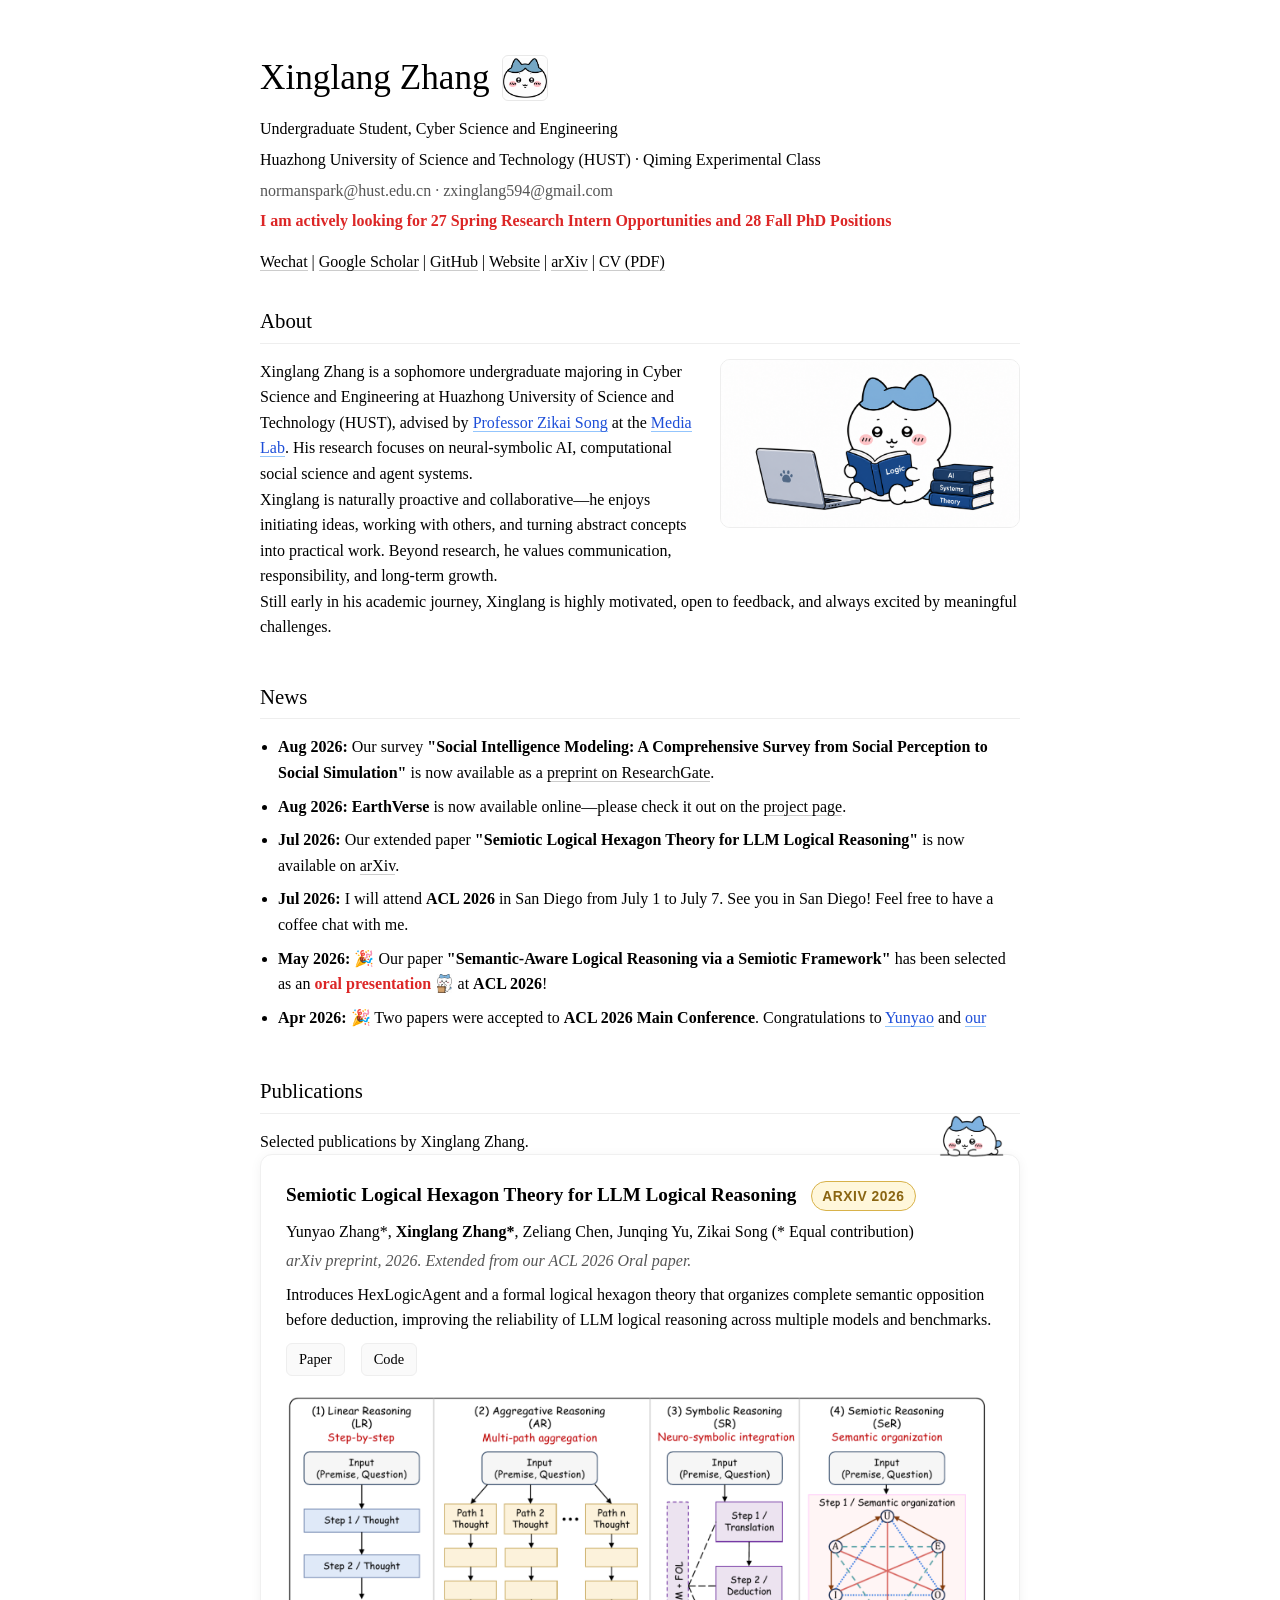
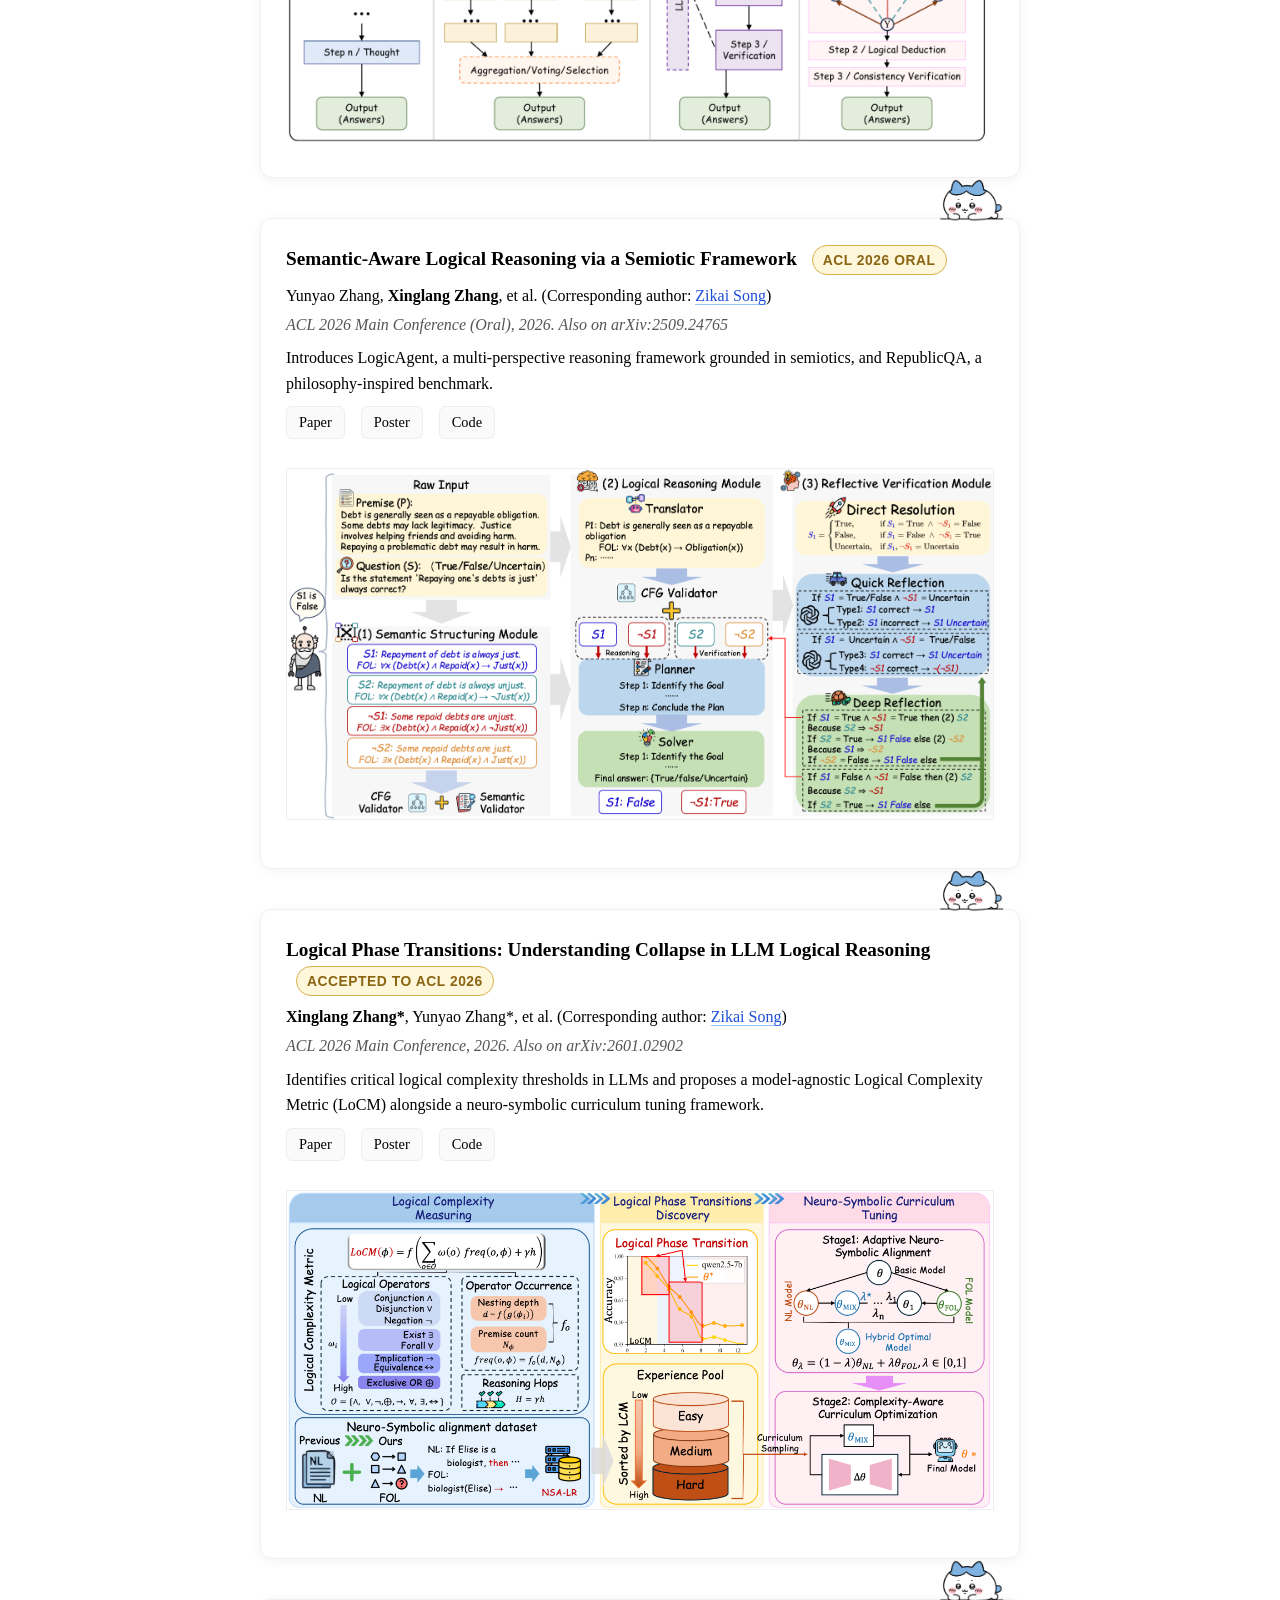
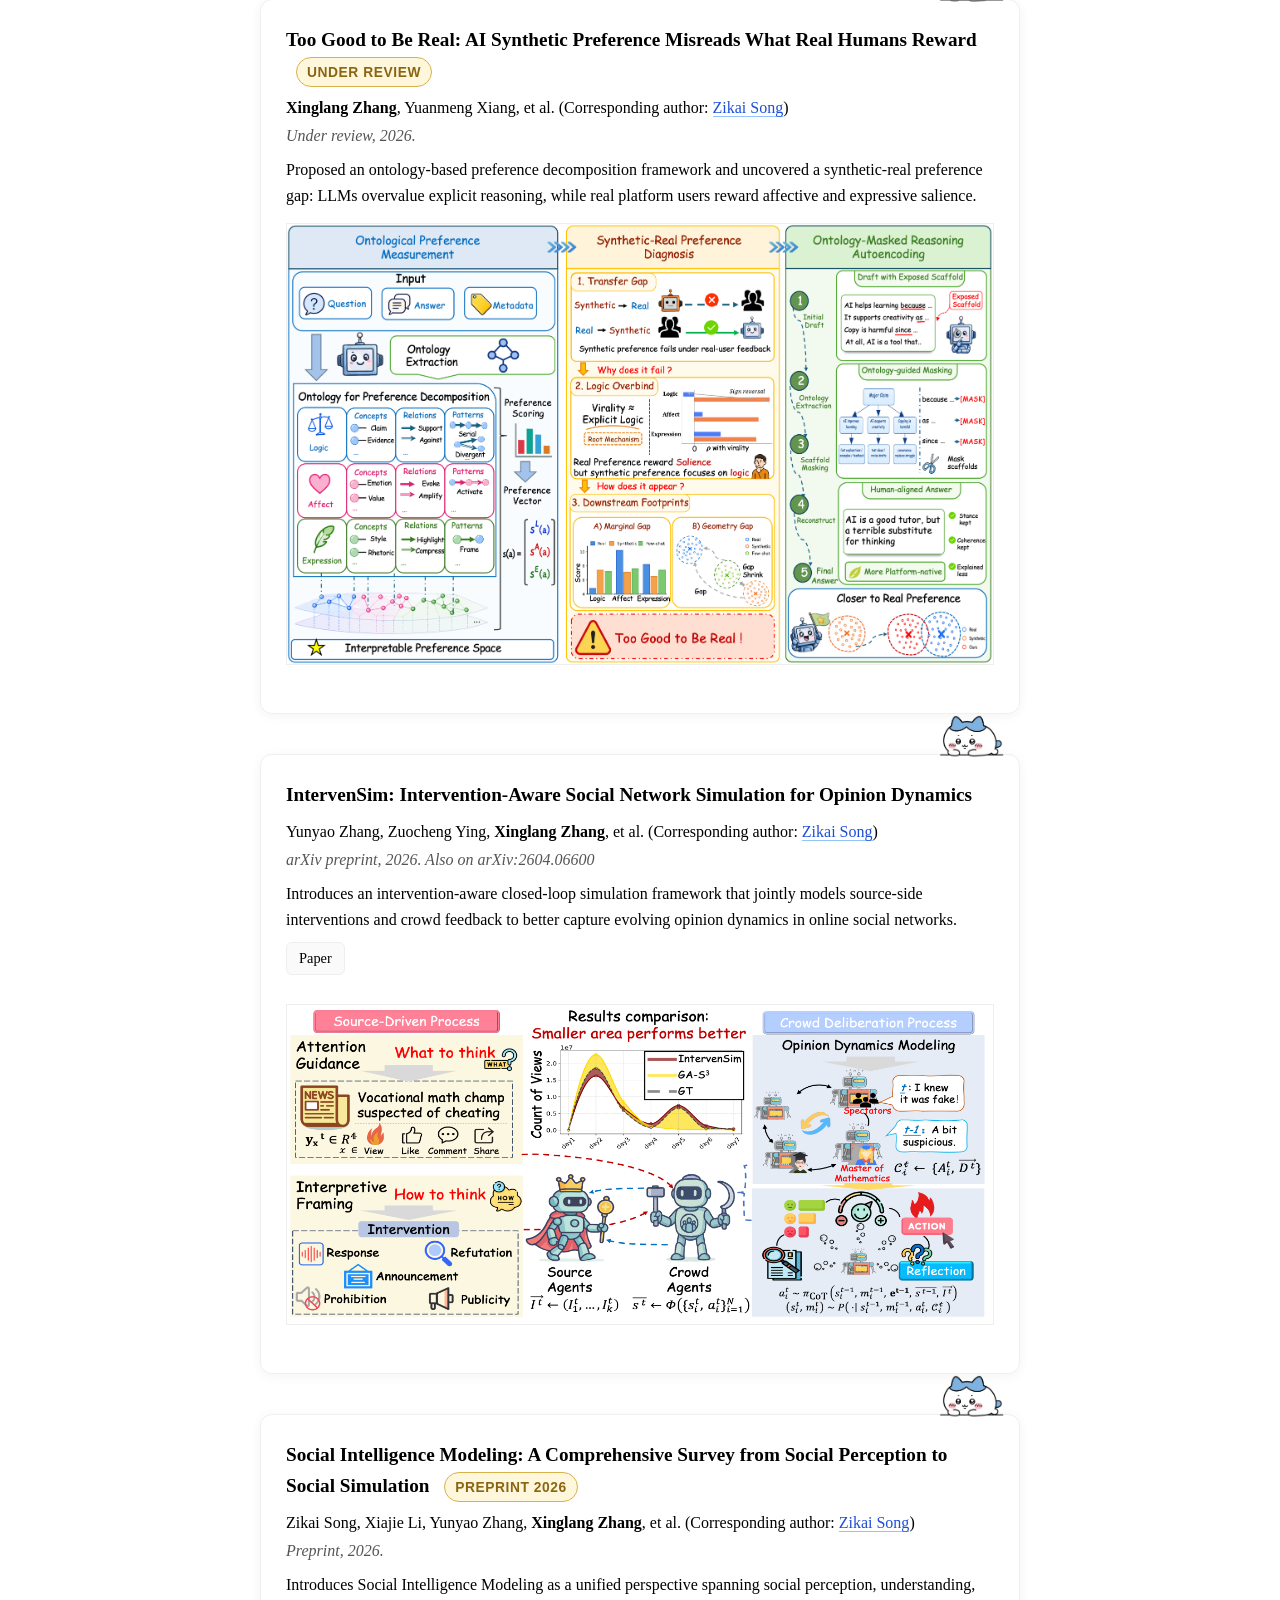
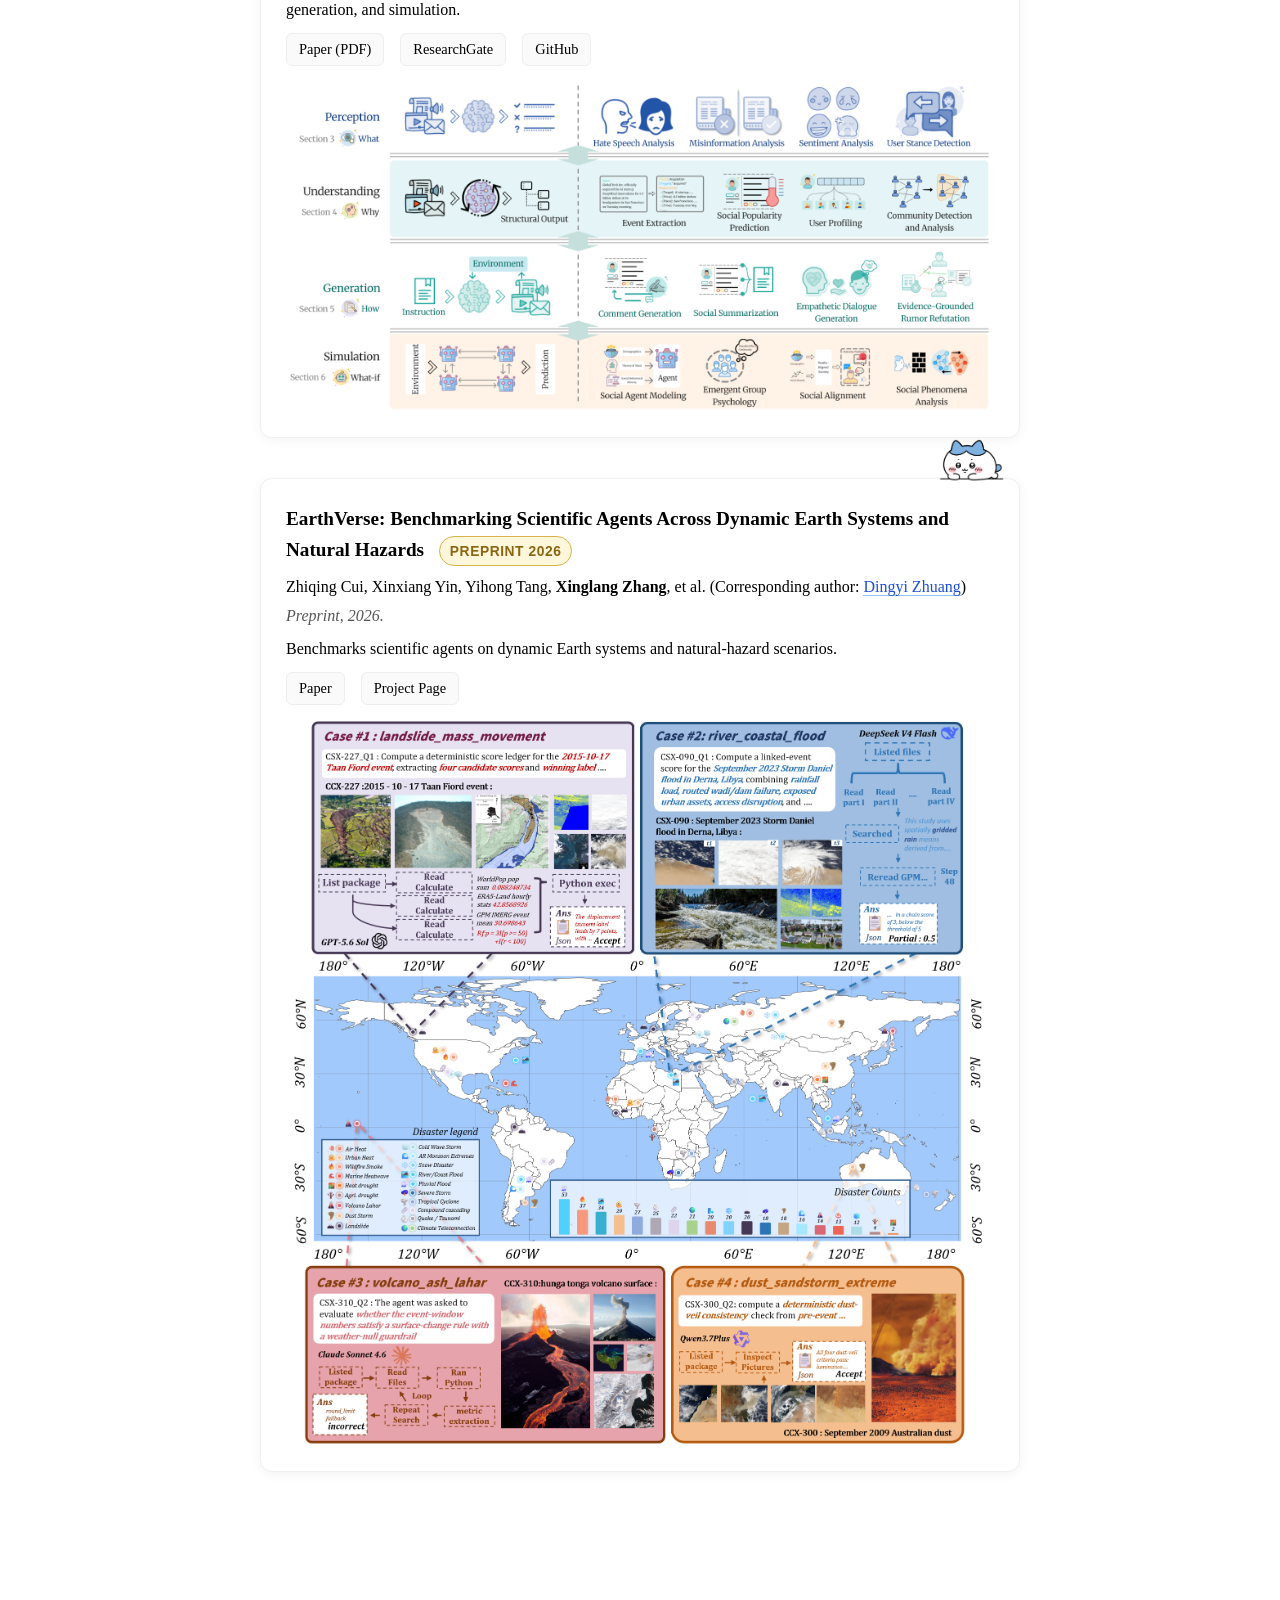
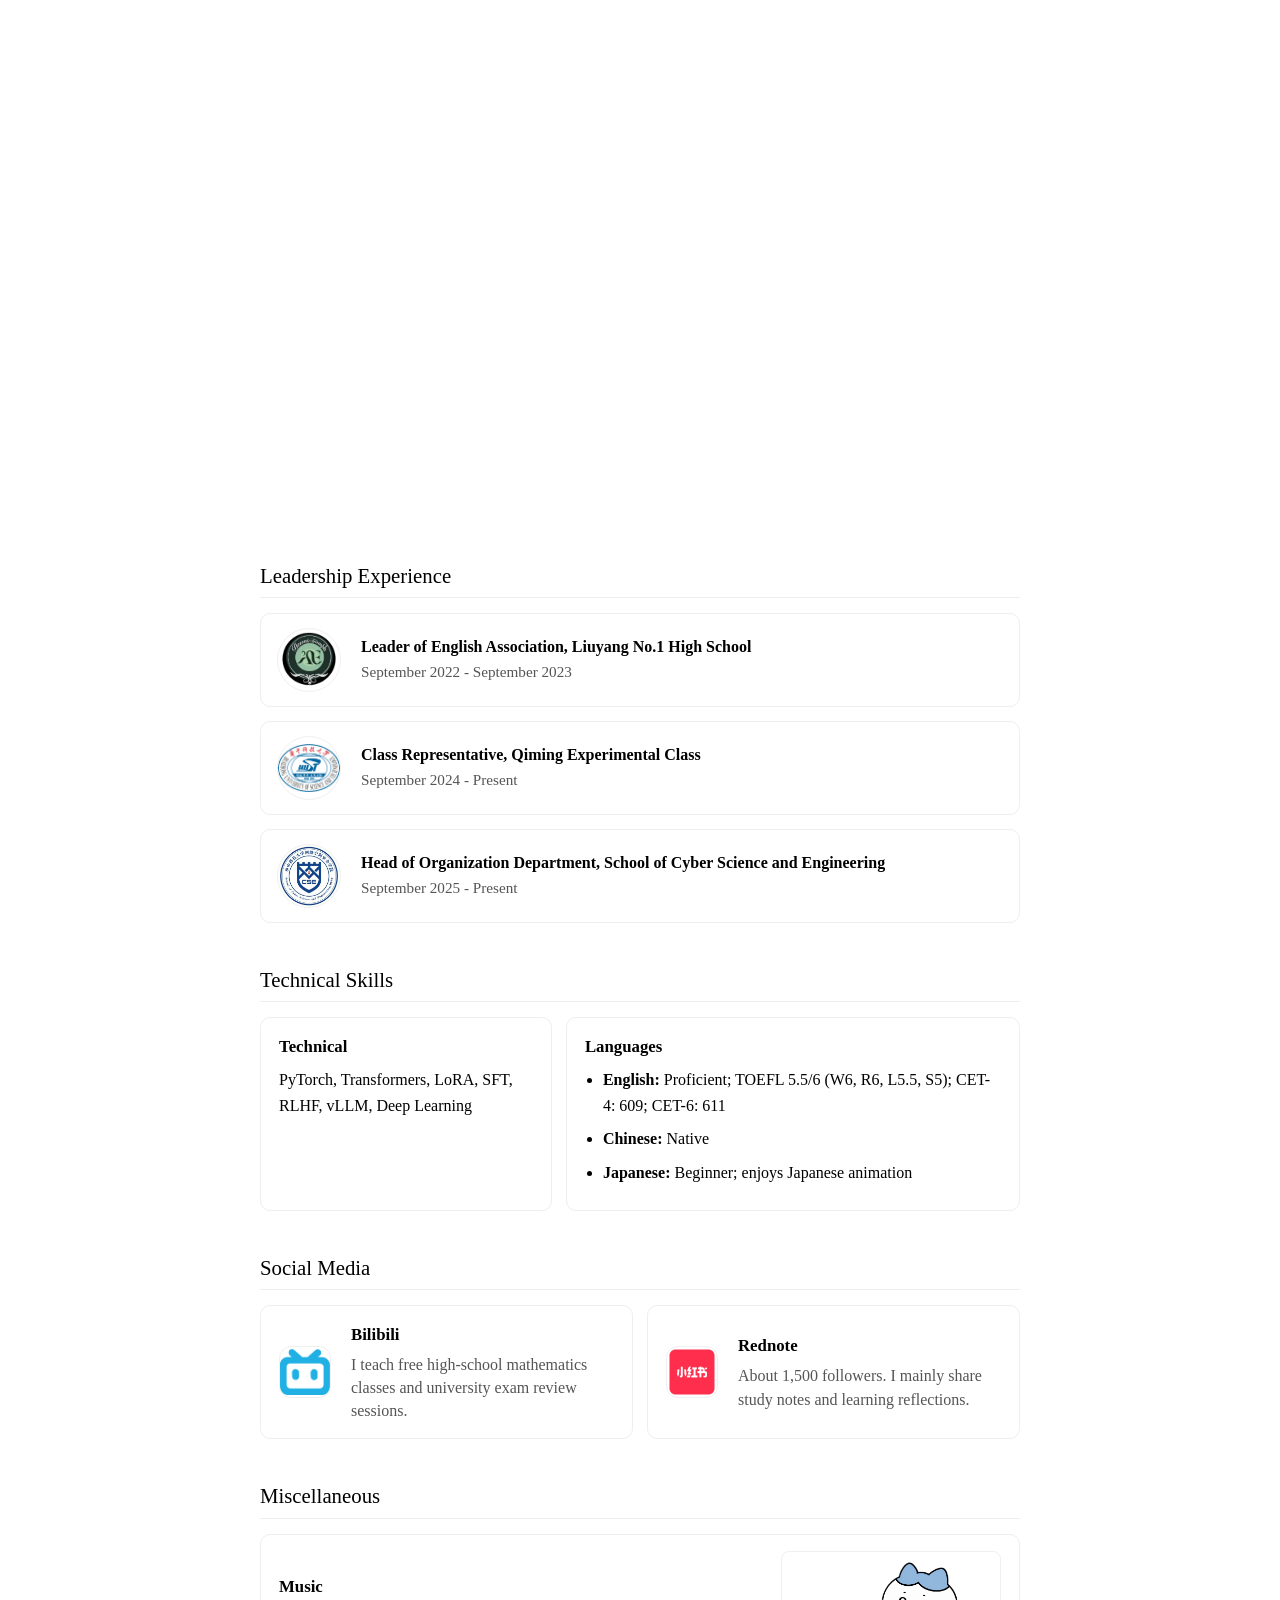
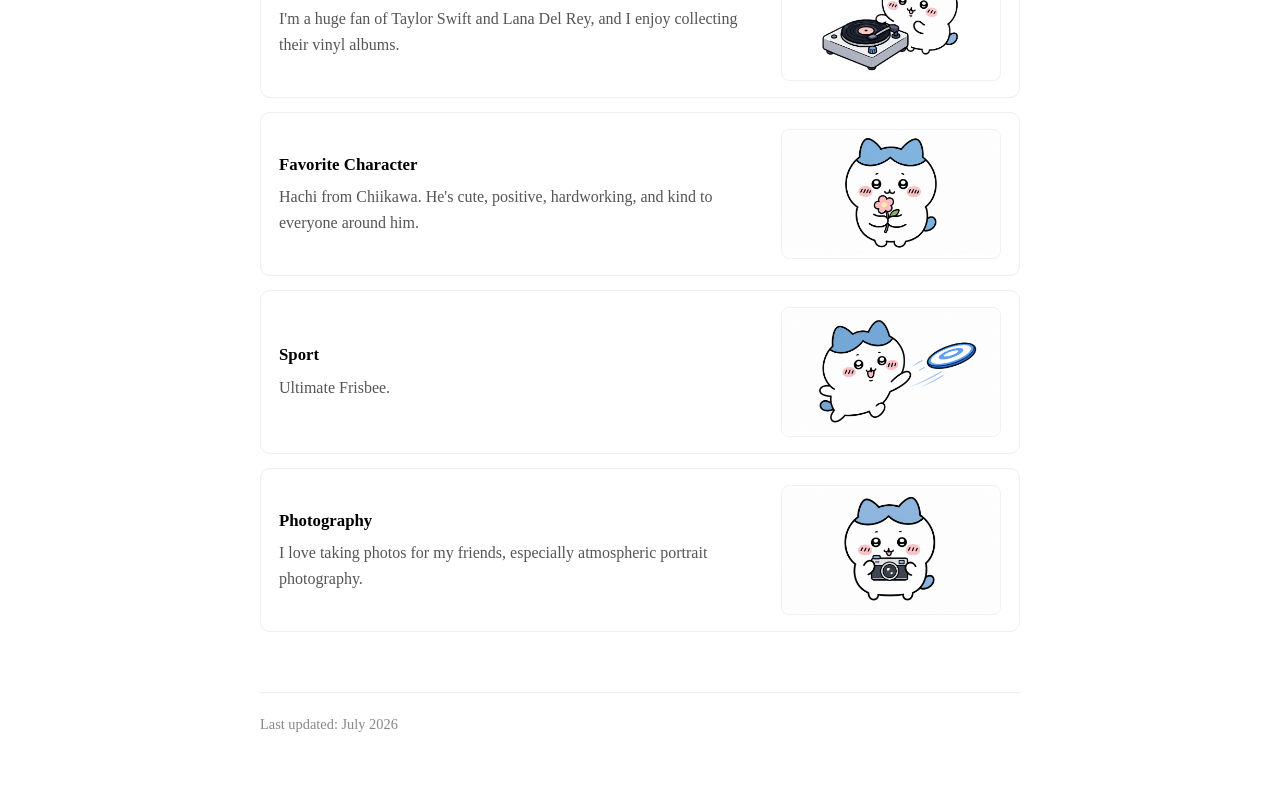
==== index.html @ 382a08e6 "Link survey title to hosted PDF" ====
<!DOCTYPE html>
<html lang="en">
<head>
    <meta charset="UTF-8">
    <meta name="viewport" content="width=device-width, initial-scale=1.0">
    <title>Xinglang Zhang | Undergraduate Researcher in AI Reasoning, HUST</title>
    <meta name="description" content="Xinglang Zhang is an undergraduate researcher at Huazhong University of Science and Technology, working on neural-symbolic reasoning, LLM logical reasoning, and AI safety.">
    <link rel="stylesheet" href="style.css">
    <script type="application/ld+json">
    {
      "@context": "https://schema.org",
      "@type": "Person",
      "name": "Xinglang Zhang",
      "alternateName": "Norman Zhang",
      "url": "https://delicatenorman.github.io/",
      "affiliation": {
        "@type": "CollegeOrUniversity",
        "name": "Huazhong University of Science and Technology"
      },
      "jobTitle": "Undergraduate Researcher",
      "knowsAbout": [
        "Neural-Symbolic AI",
        "LLM Logical Reasoning",
        "AI Reasoning",
        "Computational Social Science"
      ],
      "sameAs": [
        "https://scholar.google.com/citations?user=pgbcCnkAAAAJ&hl=en",
        "https://github.com/DelicateNorman",
        "https://arxiv.org/search/?query=Xinglang+Zhang&searchtype=all"
      ]
    }
    </script>
</head>
<body>
    <div class="container">
        <header>
            <h1>Xinglang Zhang <img class="name-mascot" src="assets/hachi-head.png" alt="Xinglang Zhang"></h1>
            <p>Undergraduate Student, Cyber Science and Engineering</p>
            <p>Huazhong University of Science and Technology (HUST) · Qiming Experimental Class</p>
            <p class="email-line">normanspark@hust.edu.cn · zxinglang594@gmail.com</p>
            <p class="seeking-notice">I am actively looking for 27 Spring Research Intern Opportunities and 28 Fall PhD Positions</p>
            <div class="contact-links">
                <a href="assets/wechat_card.jpg">Wechat</a> |
                <a href="https://scholar.google.com/citations?user=pgbcCnkAAAAJ&hl=en">Google Scholar</a> |
                <a href="https://github.com/DelicateNorman">GitHub</a> |
                <a href="https://delicatenorman.github.io">Website</a> | 
                <a href="https://arxiv.org/search/?query=Xinglang+Zhang&searchtype=all">arXiv</a> | 
                <a href="assets/CV_Xinglang_Zhang.pdf">CV (PDF)</a>
            </div>
        </header>

        <section class="about-section">
            <h2>About</h2>
            <img class="about-sticker" src="assets/hachi-reading.png" alt="">
            <p>Xinglang Zhang is a sophomore undergraduate majoring in Cyber Science and Engineering at Huazhong University of Science and Technology (HUST), advised by <a class="highlight-link" href="https://skyesong38.github.io/">Professor Zikai Song</a> at the <a class="highlight-link" href="http://media.hust.edu.cn/index.htm">Media Lab</a>. His research focuses on neural-symbolic AI, computational social science and agent systems.</p>
            <p>Xinglang is naturally proactive and collaborative—he enjoys initiating ideas, working with others, and turning abstract concepts into practical work. Beyond research, he values communication, responsibility, and long-term growth.</p>
            <p>Still early in his academic journey, Xinglang is highly motivated, open to feedback, and always excited by meaningful challenges.</p>
        </section>

        <section>
            <h2>News</h2>
            <div class="news-scroll">
            <ul>
                <li><strong>Aug 2026:</strong> Our survey <strong>"Social Intelligence Modeling: A Comprehensive Survey from Social Perception to Social Simulation"</strong> is now available as a <a href="https://www.researchgate.net/publication/411123257_Social_Intelligence_Modeling_A_Comprehensive_Survey_from_Social_Perception_to_Social_Simulation">preprint on ResearchGate</a>.</li>
                <li><strong>Aug 2026:</strong> <strong>EarthVerse</strong> is now available online—please check it out on the <a href="https://cuizhiq.github.io/EarthVerse/">project page</a>.</li>
                <li><strong>Jul 2026:</strong> Our extended paper <strong>"Semiotic Logical Hexagon Theory for LLM Logical Reasoning"</strong> is now available on <a href="https://arxiv.org/abs/2607.21933">arXiv</a>.</li>
                <li><strong>Jul 2026:</strong> I will attend <strong>ACL 2026</strong> in San Diego from July 1 to July 7. See you in San Diego! Feel free to have a coffee chat with me.</li>
                <li><strong>May 2026:</strong> 🎉 Our paper <strong>"Semantic-Aware Logical Reasoning via a Semiotic Framework"</strong> has been selected as an <strong class="news-oral">oral presentation</strong> <img src="assets/emoji-oral-presentation.png" class="inline-emoji" alt="oral emoji"> at <strong>ACL 2026</strong>!</li>
                <li><strong>Apr 2026:</strong> 🎉 Two papers were accepted to <strong>ACL 2026 Main Conference</strong>. Congratulations to <a class="highlight-link" href="https://scholar.google.com/citations?user=Nw869RUAAAAJ&amp;hl=en">Yunyao</a> and <a class="highlight-link" href="https://media.hust.edu.cn/index.htm">our team</a>!</li>
                <li><strong>Mar 2026:</strong> ACL meta scores are out—3.5 and 4. Looking forward to good news ahead!</li>
                <li><strong>Mar 2026:</strong> 🎉 Congratulations to Xinglang for receiving the Jin Yugang Lan-Ying Scholarship (5000 RMB) <img src="assets/emoji-scholarship.png" class="inline-emoji" alt="scholarship emoji">, the only recipient from the School of Cyber Science and Engineering!</li>
                <li><strong>Mar 2026:</strong> Secured a summer internship at UIUC in 2026—looking forward to the research experience there!</li>
                <li><strong>Jan 2026:</strong> Preprint for "Logical Phase Transitions" available on <a href="https://arxiv.org/abs/2601.02902">arXiv</a>.</li>
                <li><strong>Sept 2025:</strong> LogicAgent preprint released on arXiv.</li>
                <li><strong>Sept 2025:</strong> Received the National Scholarship (Top 3.2%) <img src="assets/emoji-scholarship.png" class="inline-emoji" alt="scholarship emoji">.</li>
            </ul>
            </div>
        </section>

        <section>
            <h2>Publications</h2>
            <p>Selected publications by Xinglang Zhang.</p>

            <div class="publication">
                <img src="assets/lying-on-box-removebg-preview.png" class="pub-mascot" alt="">
                <p class="pub-title"><a href="https://arxiv.org/abs/2607.21933">Semiotic Logical Hexagon Theory for LLM Logical Reasoning</a> <span class="pub-badge">arXiv 2026</span></p>
                <p class="pub-authors">Yunyao Zhang*, <strong>Xinglang Zhang*</strong>, Zeliang Chen, Junqing Yu, Zikai Song (* Equal contribution)</p>
                <p class="pub-venue">arXiv preprint, 2026. Extended from our ACL 2026 Oral paper.</p>
                <p>Introduces HexLogicAgent and a formal logical hexagon theory that organizes complete semantic opposition before deduction, improving the reliability of LLM logical reasoning across multiple models and benchmarks.</p>
                <div class="pub-links">
                    <a href="https://arxiv.org/abs/2607.21933">Paper</a>
                    <a href="https://github.com/AI4SS/Logic-Agent">Code</a>
                </div>
                <img class="pub-figure" src="assets/fig1-semiotic-hexagon-teaser.png" alt="Comparison of linear, aggregative, symbolic, and semiotic reasoning paradigms">
            </div>

            <div class="publication">
                <img src="assets/lying-on-box-removebg-preview.png" class="pub-mascot" alt="">
                <p class="pub-title"><a href="https://arxiv.org/abs/2509.24765">Semantic-Aware Logical Reasoning via a Semiotic Framework</a> <span class="pub-badge">ACL 2026 Oral</span></p>
                <p class="pub-authors">Yunyao Zhang, <strong>Xinglang Zhang</strong>, et al. (Corresponding author: <a class="highlight-link" href="https://skyesong38.github.io/">Zikai Song</a>)</p>
                <p class="pub-venue">ACL 2026 Main Conference (Oral), 2026. Also on arXiv:2509.24765</p>
                <p>Introduces LogicAgent, a multi-perspective reasoning framework grounded in semiotics, and RepublicQA, a philosophy-inspired benchmark.</p>
                <div class="pub-links">
                    <a href="https://arxiv.org/abs/2509.24765">Paper</a>
                    <a href="assets/Poster_Paper_1.pdf" target="_blank" rel="noopener noreferrer">Poster</a>
                    <a href="https://github.com/AI4SS/Logic-Agent">Code</a>
                </div>
                <img src="assets/Figure2-LogicAgentOverview.png" alt="LogicAgent" width="100%">
            </div>

            <div class="publication">
                <img src="assets/lying-on-box-removebg-preview.png" class="pub-mascot" alt="">
                <p class="pub-title"><a href="https://arxiv.org/abs/2601.02902">Logical Phase Transitions: Understanding Collapse in LLM Logical Reasoning</a> <span class="pub-badge">Accepted to ACL 2026</span></p>
                <p class="pub-authors"><strong>Xinglang Zhang*</strong>, Yunyao Zhang*, et al. (Corresponding author: <a class="highlight-link" href="https://skyesong38.github.io/">Zikai Song</a>)</p>
                <p class="pub-venue">ACL 2026 Main Conference, 2026. Also on arXiv:2601.02902</p>
                <p>Identifies critical logical complexity thresholds in LLMs and proposes a model-agnostic Logical Complexity Metric (LoCM) alongside a neuro-symbolic curriculum tuning framework.</p>
                <div class="pub-links">
                    <a href="https://arxiv.org/abs/2601.02902">Paper</a>
                    <a href="assets/Poster_Paper_2.pdf" target="_blank" rel="noopener noreferrer">Poster</a>
                    <a href="https://github.com/AI4SS/Logical-Phase-Transitions">Code</a>
                </div>
                <img src="assets/Figure2_pipeline.png" alt="Logical Phase Transitions" width="100%">
            </div>

            <div class="publication">
                <img src="assets/lying-on-box-removebg-preview.png" class="pub-mascot" alt="">
                <p class="pub-title"><strong>Too Good to Be Real: AI Synthetic Preference Misreads What Real Humans Reward</strong> <span class="pub-badge">Under Review</span></p>
                <p class="pub-authors"><strong>Xinglang Zhang</strong>, Yuanmeng Xiang, et al. (Corresponding author: <a class="highlight-link" href="https://skyesong38.github.io/">Zikai Song</a>)</p>
                <p class="pub-venue">Under review, 2026.</p>
                <p>Proposed an ontology-based preference decomposition framework and uncovered a synthetic-real preference gap: LLMs overvalue explicit reasoning, while real platform users reward affective and expressive salience.</p>
                <img src="assets/Figure2_pipeline_OMRA.png" alt="Ontology-Masked Reasoning Autoencoding pipeline" width="100%">
            </div>

            <div class="publication">
                <img src="assets/lying-on-box-removebg-preview.png" class="pub-mascot" alt="">
                <p class="pub-title"><a href="https://arxiv.org/abs/2604.06600">IntervenSim: Intervention-Aware Social Network Simulation for Opinion Dynamics</a></p>
                <p class="pub-authors">Yunyao Zhang, Zuocheng Ying, <strong>Xinglang Zhang</strong>, et al. (Corresponding author: <a class="highlight-link" href="https://skyesong38.github.io/">Zikai Song</a>)</p>   
                <p class="pub-venue">arXiv preprint, 2026. Also on arXiv:2604.06600</p>
                <p>Introduces an intervention-aware closed-loop simulation framework that jointly models source-side interventions and crowd feedback to better capture evolving opinion dynamics in online social networks.</p>
                <div class="pub-links">
                    <a href="https://arxiv.org/abs/2604.06600">Paper</a>
                </div>
                <img src="assets/fig2_IntervenSim_pipline.png" alt="IntervenSim pipeline figure" width="100%">
            </div>

            <div class="publication">
                <img src="assets/lying-on-box-removebg-preview.png" class="pub-mascot" alt="">
                <p class="pub-title"><a href="papers/social-intelligence-modeling-survey.pdf" target="_blank" rel="noopener noreferrer">Social Intelligence Modeling: A Comprehensive Survey from Social Perception to Social Simulation</a> <span class="pub-badge">Preprint 2026</span></p>
                <p class="pub-authors">Zikai Song, Xiajie Li, Yunyao Zhang, <strong>Xinglang Zhang</strong>, et al. (Corresponding author: <a class="highlight-link" href="https://skyesong38.github.io/">Zikai Song</a>)</p>
                <p class="pub-venue">Preprint, 2026.</p>
                <p>Introduces Social Intelligence Modeling as a unified perspective spanning social perception, understanding, generation, and simulation.</p>
                <div class="pub-links">
                    <a href="papers/social-intelligence-modeling-survey.pdf" target="_blank" rel="noopener noreferrer">Paper (PDF)</a>
                    <a href="https://www.researchgate.net/publication/411123257_Social_Intelligence_Modeling_A_Comprehensive_Survey_from_Social_Perception_to_Social_Simulation">ResearchGate</a>
                    <a href="https://github.com/sait-crypto/Awesome-Social-Intelligence-Modeling-System">GitHub</a>
                </div>
                <img class="pub-figure" src="assets/Overview-Social-Intelligence-Modeling.png" alt="Overview of Social Intelligence Modeling from perception to simulation">
            </div>

            <div class="publication">
                <img src="assets/lying-on-box-removebg-preview.png" class="pub-mascot" alt="">
                <p class="pub-title"><a href="https://arxiv.org/pdf/2608.23525">EarthVerse: Benchmarking Scientific Agents Across Dynamic Earth Systems and Natural Hazards</a> <span class="pub-badge">Preprint 2026</span></p>
                <p class="pub-authors">Zhiqing Cui, Xinxiang Yin, Yihong Tang, <strong>Xinglang Zhang</strong>, et al. (Corresponding author: <a class="highlight-link" href="https://zhuangdingyi.github.io/">Dingyi Zhuang</a>)</p>
                <p class="pub-venue">Preprint, 2026.</p>
                <p>Benchmarks scientific agents on dynamic Earth systems and natural-hazard scenarios.</p>
                <div class="pub-links">
                    <a href="https://arxiv.org/pdf/2608.23525">Paper</a>
                    <a href="https://cuizhiq.github.io/EarthVerse/">Project Page</a>
                </div>
                <img class="pub-figure" src="assets/Overview-of-EarthVerse.png" alt="EarthVerse overview of scientific agents and global natural-hazard scenarios">
            </div>
        </section>

        <section>
            <h2>Service</h2>
            <div class="service-list">
                <article class="service-item">
                    <div>
                        <p class="service-role">Reviewer, ACL Rolling Review (ARR)</p>
                        <p class="service-date">2026 - Present</p>
                    </div>
                    <img src="assets/ACL-icon.png" alt="ACL logo">
                </article>
            </div>
        </section>

        <section>
            <h2>Research Interests</h2>
            <p>Xinglang Zhang's research interests include Neural-Symbolic AI, LLM Agents, and Computational Social Science.</p>
        </section>

        <section>
            <h2>Honors & Awards</h2>
            <ul>
                <li>Jin Yugang Lan-Ying Scholarship (School-level, <span class="honor-emphasis">only recipient</span> from School of Cyber Science and Engineering), 2025 – 2026</li>
                <li>National Scholarship (<span class="honor-emphasis">0.3% Nationalwide</span>), 2024 – 2025</li>
                <li>Triple-A ("Sanhao") Student Scholarship (Top 5.5%), 2024 – 2025</li>
                <li>Outstanding Undergraduate Student, <a class="highlight-link" href="https://qiming.hust.edu.cn/">Qiming College</a> (<span class="honor-emphasis">top 1.85% in HUST</span>), 2025 – 2027</li>
                <li>Outstanding Communist Youth League Member (Top 4.1%), 2024 – 2025</li>
                <li>Academic Excellence Scholarship & Self-improvement Scholarship, 2024 – 2025</li>
                <li>Outstanding Camper, <a class="highlight-link" href="https://www.pku.edu.cn/">Peking University</a> Outstanding High School Students Summer Camp, August 2023</li>
            </ul>
        </section>

        <section>
            <h2>Leadership Experience</h2>
            <div class="leadership-list">
                <article class="leadership-item">
                    <img src="assets/EA.png" alt="English Association logo">
                    <div>
                        <p class="leadership-role">Leader of English Association, Liuyang No.1 High School</p>
                        <p class="leadership-date">September 2022 - September 2023</p>
                    </div>
                </article>

                <article class="leadership-item">
                    <img src="assets/华中科技大学-logo-512px.png" alt="Huazhong University of Science and Technology logo">
                    <div>
                        <p class="leadership-role">Class Representative, Qiming Experimental Class</p>
                        <p class="leadership-date">September 2024 - Present</p>
                    </div>
                </article>

                <article class="leadership-item">
                    <img src="assets/Class.png" alt="School of Cyber Science and Engineering logo">
                    <div>
                        <p class="leadership-role">Head of Organization Department, School of Cyber Science and Engineering</p>
                        <p class="leadership-date">September 2025 - Present</p>
                    </div>
                </article>
            </div>
        </section>

        <section>
            <h2>Technical Skills</h2>
            <div class="skills-grid">
                <div>
                    <h3>Technical</h3>
                    <p>PyTorch, Transformers, LoRA, SFT, RLHF, vLLM, Deep Learning</p>
                </div>
                <div>
                    <h3>Languages</h3>
                    <ul class="compact-list">
                        <li><strong>English:</strong> Proficient; TOEFL 5.5/6 (W6, R6, L5.5, S5); CET-4: 609; CET-6: 611</li>
                        <li><strong>Chinese:</strong> Native</li>
                        <li><strong>Japanese:</strong> Beginner; enjoys Japanese animation</li>
                    </ul>
                </div>
            </div>
        </section>

        <section>
            <h2>Social Media</h2>
            <div class="social-grid">
                <a class="social-card" href="https://space.bilibili.com/98860689?spm_id_from=333.1007.0.0">
                    <img src="assets/bilibili.png" alt="Bilibili logo">
                    <div>
                        <h3>Bilibili</h3>
                        <p>I teach free high-school mathematics classes and university exam review sessions.</p>
                    </div>
                </a>

                <a class="social-card" href="https://www.xiaohongshu.com/user/profile/62dc20c8000000001f01457a">
                    <img src="assets/rednote.png" alt="Rednote logo">
                    <div>
                        <h3>Rednote</h3>
                        <p>About 1,500 followers. I mainly share study notes and learning reflections.</p>
                    </div>
                </a>
            </div>
        </section>

        <section class="misc-section">
            <h2>Miscellaneous</h2>
            <div class="personal-cards">
                <article class="personal-card">
                    <div>
                        <h3>Music</h3>
                        <p>I'm a huge fan of Taylor Swift and Lana Del Rey, and I enjoy collecting their vinyl albums.</p>
                    </div>
                    <img src="assets/hachi-music.png" alt="">
                </article>

                <article class="personal-card">
                    <div>
                        <h3>Favorite Character</h3>
                        <p>Hachi from Chiikawa. He's cute, positive, hardworking, and kind to everyone around him.</p>
                    </div>
                    <img src="assets/hachi-flower.png" alt="">
                </article>

                <article class="personal-card">
                    <div>
                        <h3>Sport</h3>
                        <p>Ultimate Frisbee.</p>
                    </div>
                    <img src="assets/hachi-frisbee.png" alt="">
                </article>

                <article class="personal-card">
                    <div>
                        <h3>Photography</h3>
                        <p>I love taking photos for my friends, especially atmospheric portrait photography.</p>
                    </div>
                    <img src="assets/photograph.png" alt="">
                </article>
            </div>
        </section>

        <footer>
            <p>Last updated: July 2026</p>
        </footer>
    </div>
    <script src="script.js"></script>
</body>
</html>
---- style.css ----
:root {
    --bg-color: #ffffff;
    --text-color: #000000;
    --secondary-text: #555555;
    --accent-color: #000000;
    --border-color: #000000;
    --transition: all 0.2s ease-in-out;
}

* {
    margin: 0;
    padding: 0;
    box-sizing: border-box;
}

body {
    font-family: Georgia, "Times New Roman", serif;
    line-height: 1.6;
    color: var(--text-color);
    background-color: var(--bg-color);
    max-width: 800px;
    margin: 0 auto;
    padding: 50px 20px;
    cursor: url("assets/hachi-cursor-final.svg") 0 0, auto;
}

/* Animations */
@keyframes fadeIn {
    from { opacity: 0; transform: translateY(5px); }
    to { opacity: 1; transform: translateY(0); }
}

.container {
    animation: fadeIn 0.6s ease-out;
}

/* Header */
header {
    margin-bottom: 30px;
}

h1 {
    display: flex;
    align-items: center;
    gap: 12px;
    font-size: 2.2em;
    font-weight: normal;
    margin-bottom: 10px;
}

.name-mascot {
    width: 46px;
    height: 46px;
    border-radius: 6px;
    border: 1px solid #e8e8e8;
    background: #fff;
    object-fit: contain;
    vertical-align: middle;
}

header p {
    margin: 5px 0;
}

.email-line {
    color: var(--secondary-text);
}

.seeking-notice {
    color: #dc2626;
    font-weight: 700;
}

.contact-links {
    margin-top: 15px;
}

/* Links */
a {
    color: var(--text-color);
    text-decoration: none;
    border-bottom: 1px solid #ccc;
    transition: var(--transition);
}

a:hover {
    border-bottom: 1px solid var(--text-color);
    background-color: #f9f9f9;
}

a,
button {
    cursor: url("assets/hachi-cursor-final.svg") 0 0, pointer;
}

.highlight-link {
    color: #1d4ed8;
    border-bottom-color: #93c5fd;
}

.highlight-link:hover {
    color: #1e40af;
    border-bottom-color: #1e40af;
    background-color: #eff6ff;
}

/* Sections */
section {
    margin-bottom: 40px;
}

.about-section::after {
    content: "";
    display: table;
    clear: both;
}

.about-sticker {
    float: right;
    width: 300px;
    max-width: 48%;
    margin: 0 0 10px 18px;
    border: 1px solid #eee;
    border-radius: 10px;
    object-fit: contain;
}

h2 {
    font-size: 1.3em;
    font-weight: normal;
    margin-top: 20px;
    margin-bottom: 15px;
    border-bottom: 1px solid #eee;
    padding-bottom: 5px;
}

/* Lists */
ul {
    margin-left: 18px;
    margin-bottom: 15px;
}

ul li {
    margin-bottom: 8px;
}

.news-oral {
    color: #dc2626;
}

.honor-emphasis {
    color: #b91c1c;
    font-weight: 700;
}

/* News scroll */
.news-scroll {
    max-height: 300px;
    overflow-y: auto;
    padding-right: 8px;
}

.news-scroll ul {
    margin-bottom: 0;
}

/* Inline Emojis */
.inline-emoji {
    height: 1.2em;
    vertical-align: sub;
    margin: 0 2px;
}

/* Publications */
.publication {
    position: relative;
    margin-bottom: 40px;
    padding: 25px;
    background-color: #ffffff;
    border-radius: 12px;
    border: 1px solid #f0f0f0;
    box-shadow: 0 2px 12px rgba(0, 0, 0, 0.05);
    transition: transform 0.3s ease, box-shadow 0.3s ease;
}

.pub-mascot {
    position: absolute;
    top: -55px; /* Precise adjustment to align mascot base line with box border */
    right: 15px;
    width: 65px;
    height: auto;
    z-index: 10;
    pointer-events: none;
    border: none !important;
    background: transparent !important;
}

.publication:hover {
    transform: translateY(-5px);
    box-shadow: 0 8px 24px rgba(0, 0, 0, 0.1);
}

.pub-title {
    font-size: 1.2em;
    margin-bottom: 8px;
}

.pub-title a {
    font-weight: bold;
    border-bottom: none;
}

.pub-title a:hover {
    text-decoration: underline;
    background-color: transparent;
}

.pub-authors {
    margin-bottom: 3px;
}

.pub-venue {
    font-style: italic;
    margin-bottom: 8px;
    color: var(--secondary-text);
}

.pub-badge {
    display: inline-block;
    margin-left: 10px;
    padding: 3px 10px;
    border-radius: 999px;
    border: 1px solid #d8b24a;
    background-color: #fff7db;
    color: #8a6512;
    font-size: 0.72em;
    font-family: "Instrument Sans", Arial, sans-serif;
    font-weight: 700;
    letter-spacing: 0.04em;
    text-transform: uppercase;
}

.pub-links {
    margin-top: 10px;
    margin-bottom: 14px;
}

.pub-links a {
    display: inline-block;
    margin-right: 12px;
    font-size: 0.9em;
    padding: 4px 12px;
    border-radius: 6px;
    border: 1px solid #eee;
    background-color: #fafafa;
}

.pub-links a:hover {
    background-color: #f0f0f0;
    border-color: #ccc;
}

.publication img {
    margin: 15px 0;
    border: 1px solid #eee;
    max-width: 100%;
}

.publication .pub-figure {
    display: block;
    width: 100%;
    height: auto;
    margin: 16px 0 0;
    border: 0;
    border-radius: 0;
    background: #fff;
}

.publication object {
    margin: 15px 0;
    border: 1px solid #eee;
    width: 100%;
    max-width: 100%;
}

/* Leadership and skills */
.leadership-list,
.service-list,
.skills-grid {
    display: grid;
    gap: 14px;
}

.leadership-item,
.service-item,
.skills-grid > div {
    border: 1px solid #eee;
    border-radius: 10px;
    background: #fff;
}

.leadership-item {
    display: grid;
    grid-template-columns: 70px minmax(0, 1fr);
    align-items: center;
    gap: 14px;
    padding: 14px 16px;
}

.leadership-item img {
    width: 64px;
    height: 64px;
    object-fit: contain;
    border: 1px solid #f0f0f0;
    border-radius: 50%;
    background: #fff;
}

.leadership-role {
    font-weight: bold;
    line-height: 1.35;
}

.leadership-date {
    margin-top: 3px;
    color: var(--secondary-text);
    font-size: 0.95em;
}

.service-item {
    display: grid;
    grid-template-columns: minmax(0, 1fr) 56px;
    align-items: center;
    gap: 14px;
    padding: 14px 16px;
}

.service-item img {
    width: 56px;
    height: 56px;
    object-fit: contain;
    border: 1px solid #f0f0f0;
    border-radius: 8px;
    background: #fff;
}

.service-role {
    font-weight: bold;
    line-height: 1.35;
}

.service-date {
    margin-top: 3px;
    color: var(--secondary-text);
    font-size: 0.95em;
}

.skills-grid {
    grid-template-columns: minmax(0, 0.9fr) minmax(0, 1.4fr);
}

.skills-grid > div {
    padding: 16px 18px;
}

.skills-grid h3 {
    font-size: 1.05em;
    margin-bottom: 6px;
}

.compact-list {
    margin-bottom: 0;
}

/* Social media */
.social-grid {
    display: grid;
    grid-template-columns: repeat(2, minmax(0, 1fr));
    gap: 14px;
}

.social-card {
    display: grid;
    grid-template-columns: 58px minmax(0, 1fr);
    align-items: center;
    gap: 14px;
    min-height: 118px;
    padding: 16px 18px;
    border: 1px solid #eee;
    border-radius: 10px;
    background: #fff;
    color: var(--text-color);
}

a.social-card {
    border-bottom: 1px solid #eee;
}

a.social-card:hover {
    border-color: #ddd;
    background-color: #fafafa;
}

.social-card img {
    width: 52px;
    height: 52px;
    object-fit: contain;
    border: 1px solid #f0f0f0;
    border-radius: 12px;
    background: #fff;
}

.social-card h3 {
    font-size: 1.05em;
    margin-bottom: 4px;
}

.social-card p {
    color: var(--secondary-text);
    line-height: 1.45;
}

/* Miscellaneous images */
.misc-img {
    max-width: 400px;
    width: 100%;
    margin: 10px 0 20px 0;
    border: 1px solid #eee;
}

.personal-cards {
    display: grid;
    gap: 14px;
}

.personal-card {
    display: grid;
    grid-template-columns: minmax(0, 1fr) 220px;
    align-items: center;
    gap: 18px;
    min-height: 150px;
    padding: 16px 18px;
    border: 1px solid #eee;
    border-radius: 10px;
    background: #fff;
    overflow: hidden;
}

.personal-card h3 {
    font-size: 1.05em;
    margin-bottom: 6px;
}

.personal-card p {
    color: var(--secondary-text);
}

.personal-card img {
    width: 220px;
    height: 130px;
    object-fit: contain;
    object-position: center;
    border: 1px solid #f0f0f0;
    border-radius: 8px;
    background: #fff;
}

/* Footer */
footer {
    margin-top: 60px;
    padding-top: 20px;
    border-top: 1px solid #eee;
    font-size: 0.9em;
    color: #888;
}

/* Responsive */
@media (max-width: 768px) {
    body {
        padding: 30px 15px;
    }
    
    h1 {
        font-size: 1.8em;
    }

    .name-mascot {
        width: 38px;
        height: 38px;
    }

    .about-sticker {
        float: none;
        display: block;
        width: 100%;
        max-width: 320px;
        margin: 0 0 14px 0;
    }

    .personal-card {
        grid-template-columns: 1fr;
    }

    .skills-grid {
        grid-template-columns: 1fr;
    }

    .social-grid {
        grid-template-columns: 1fr;
    }

    .personal-card img {
        width: 100%;
        height: 150px;
    }
}
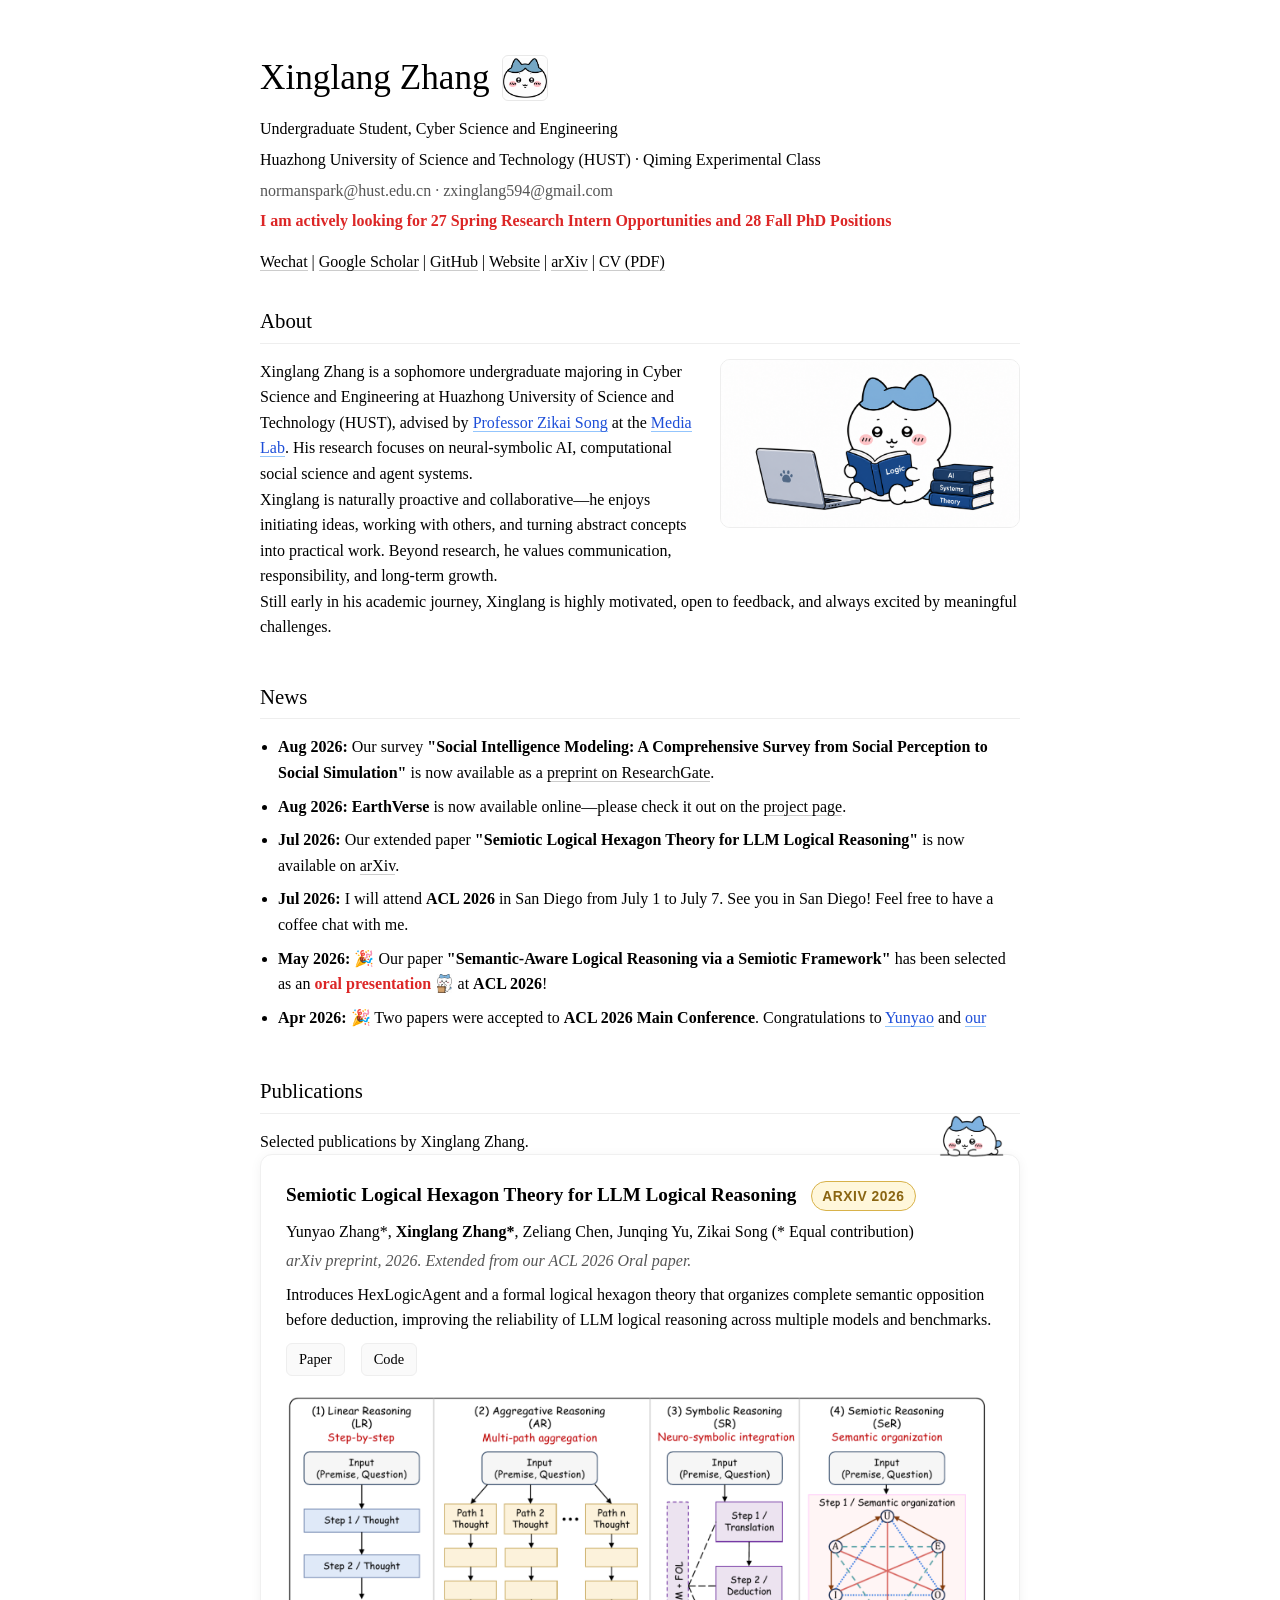
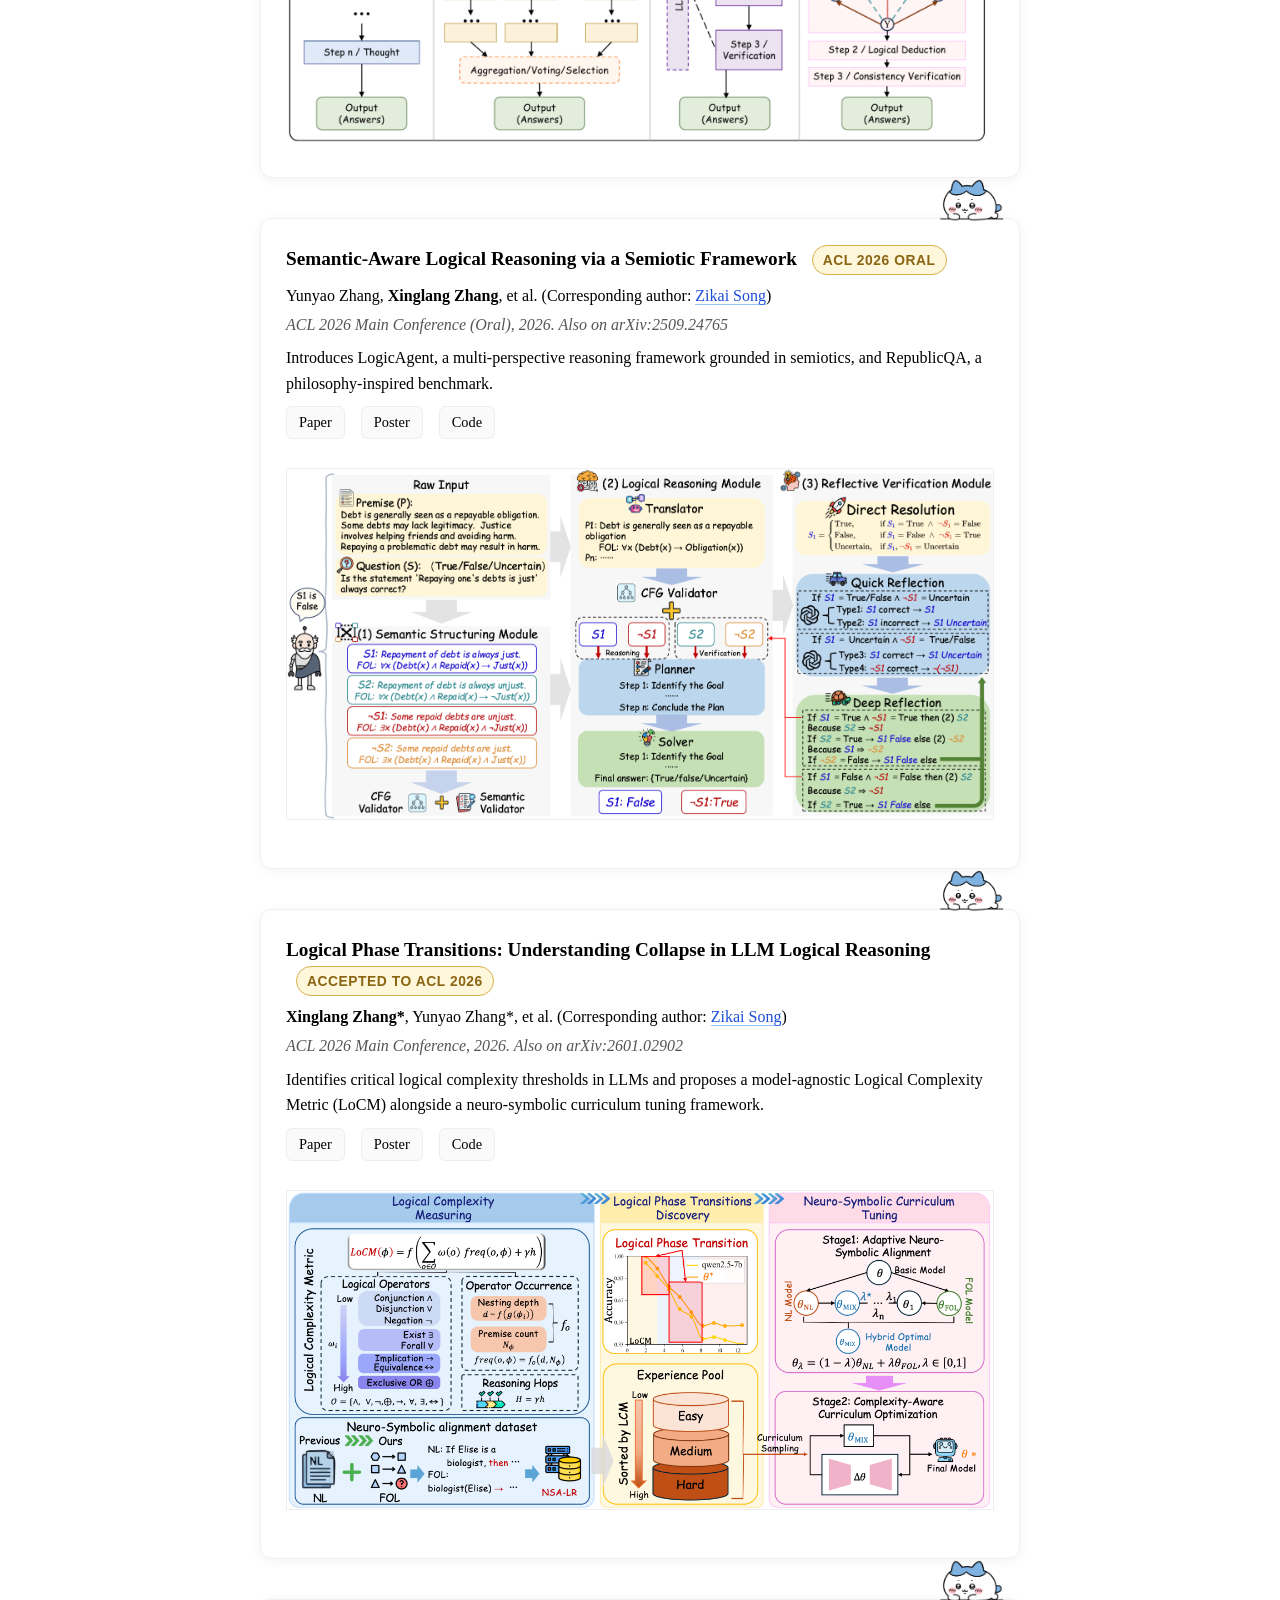
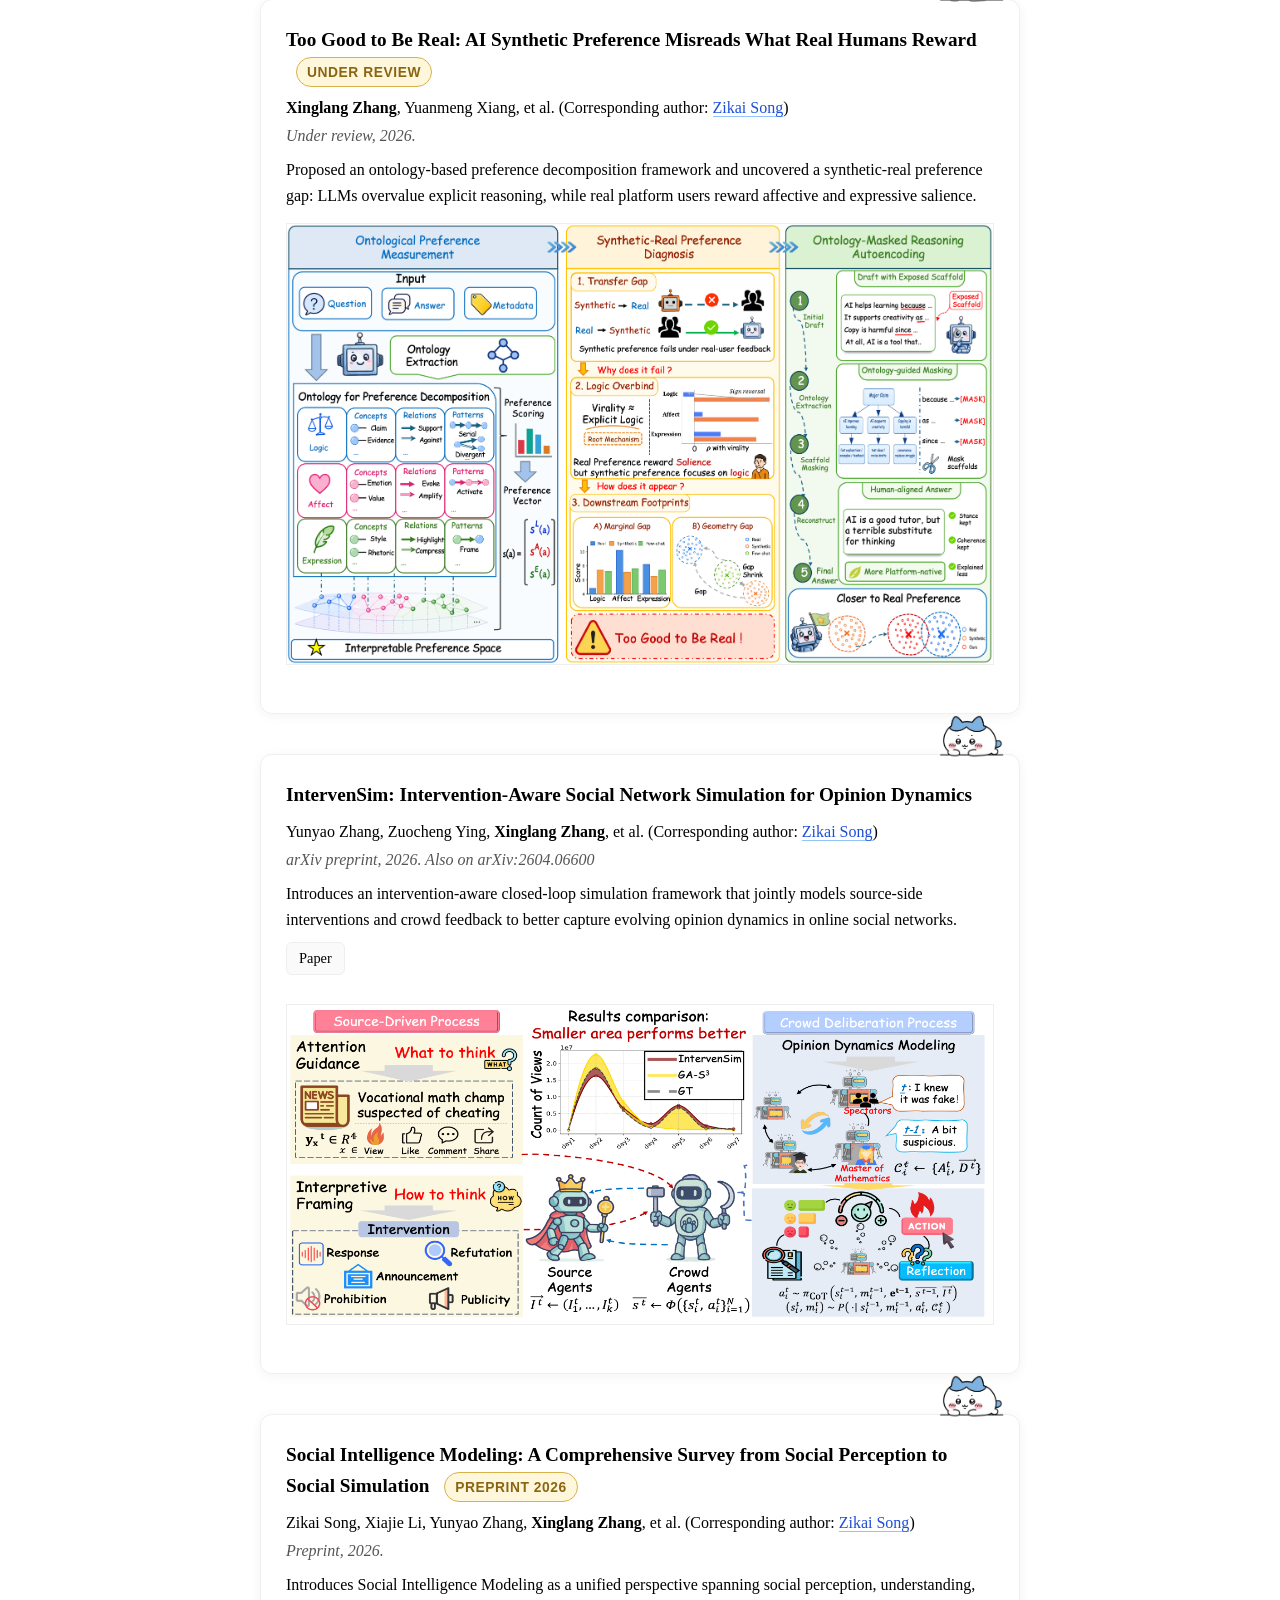
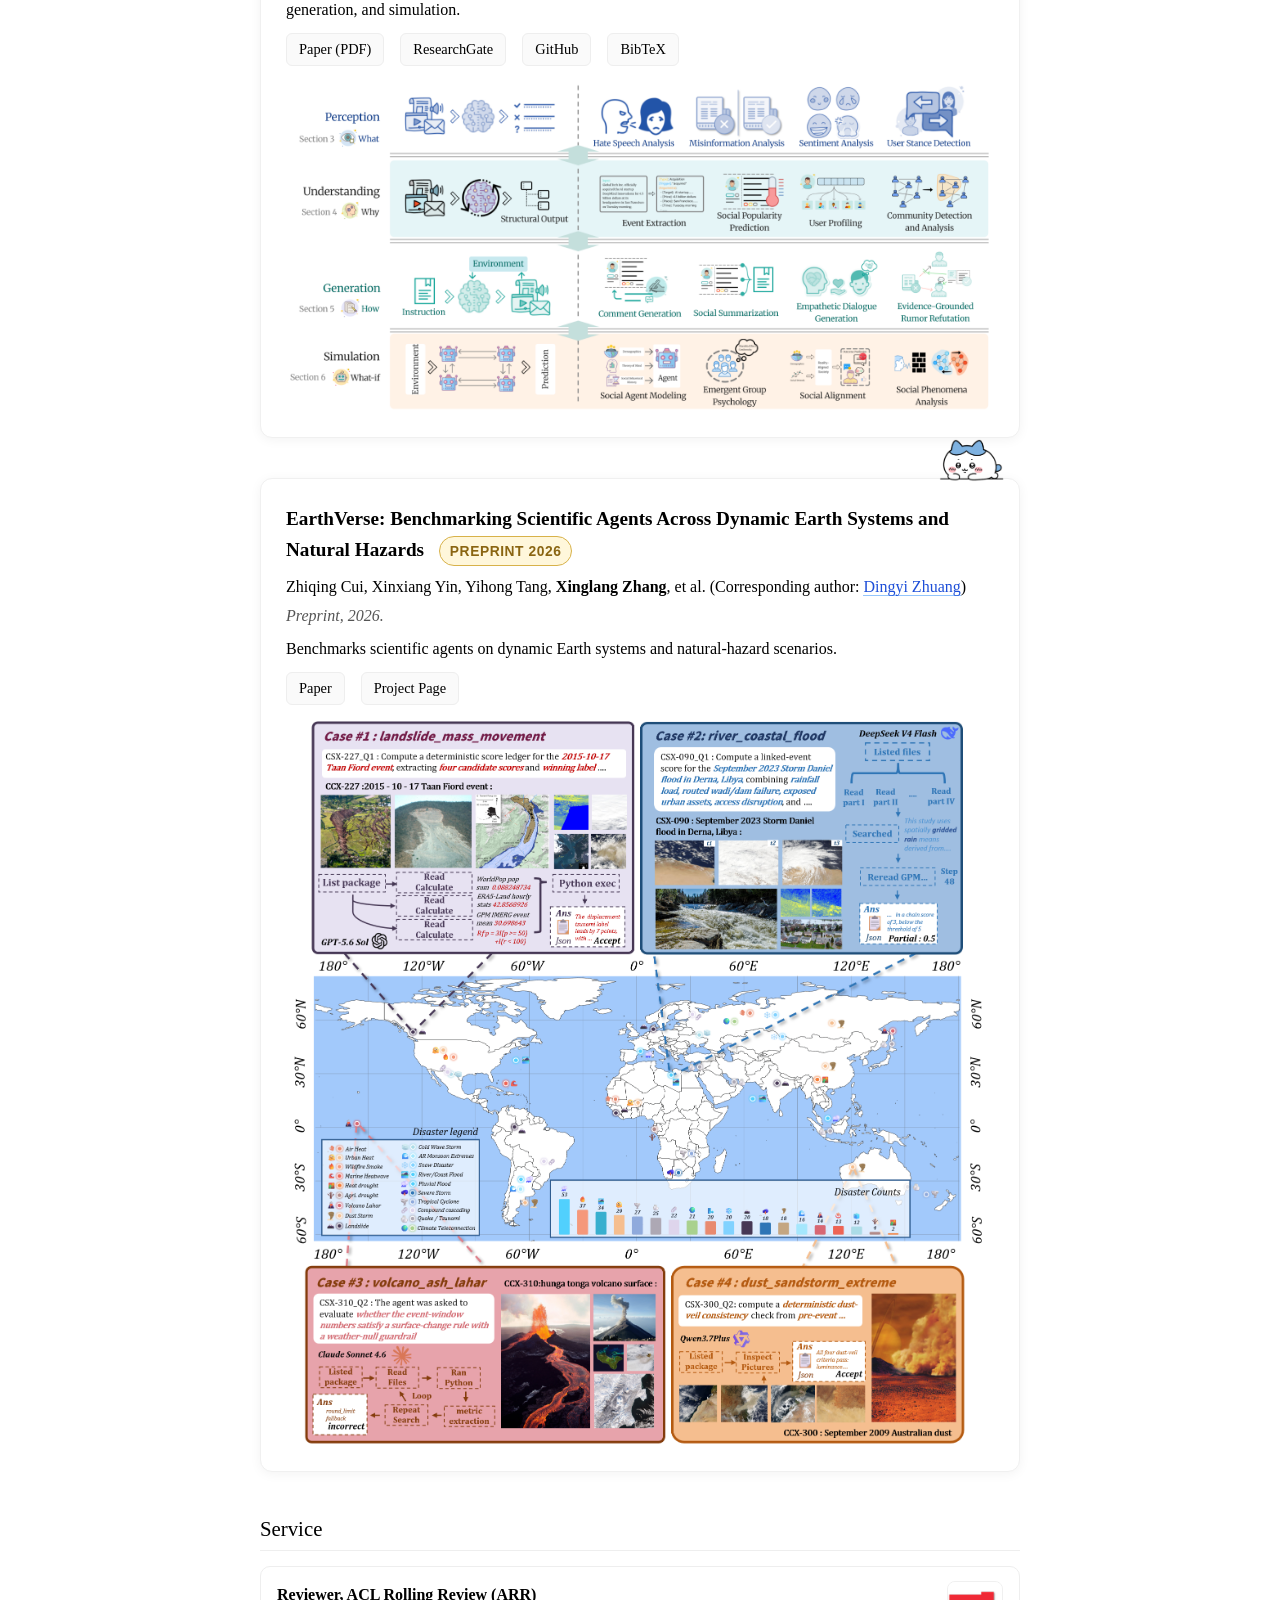
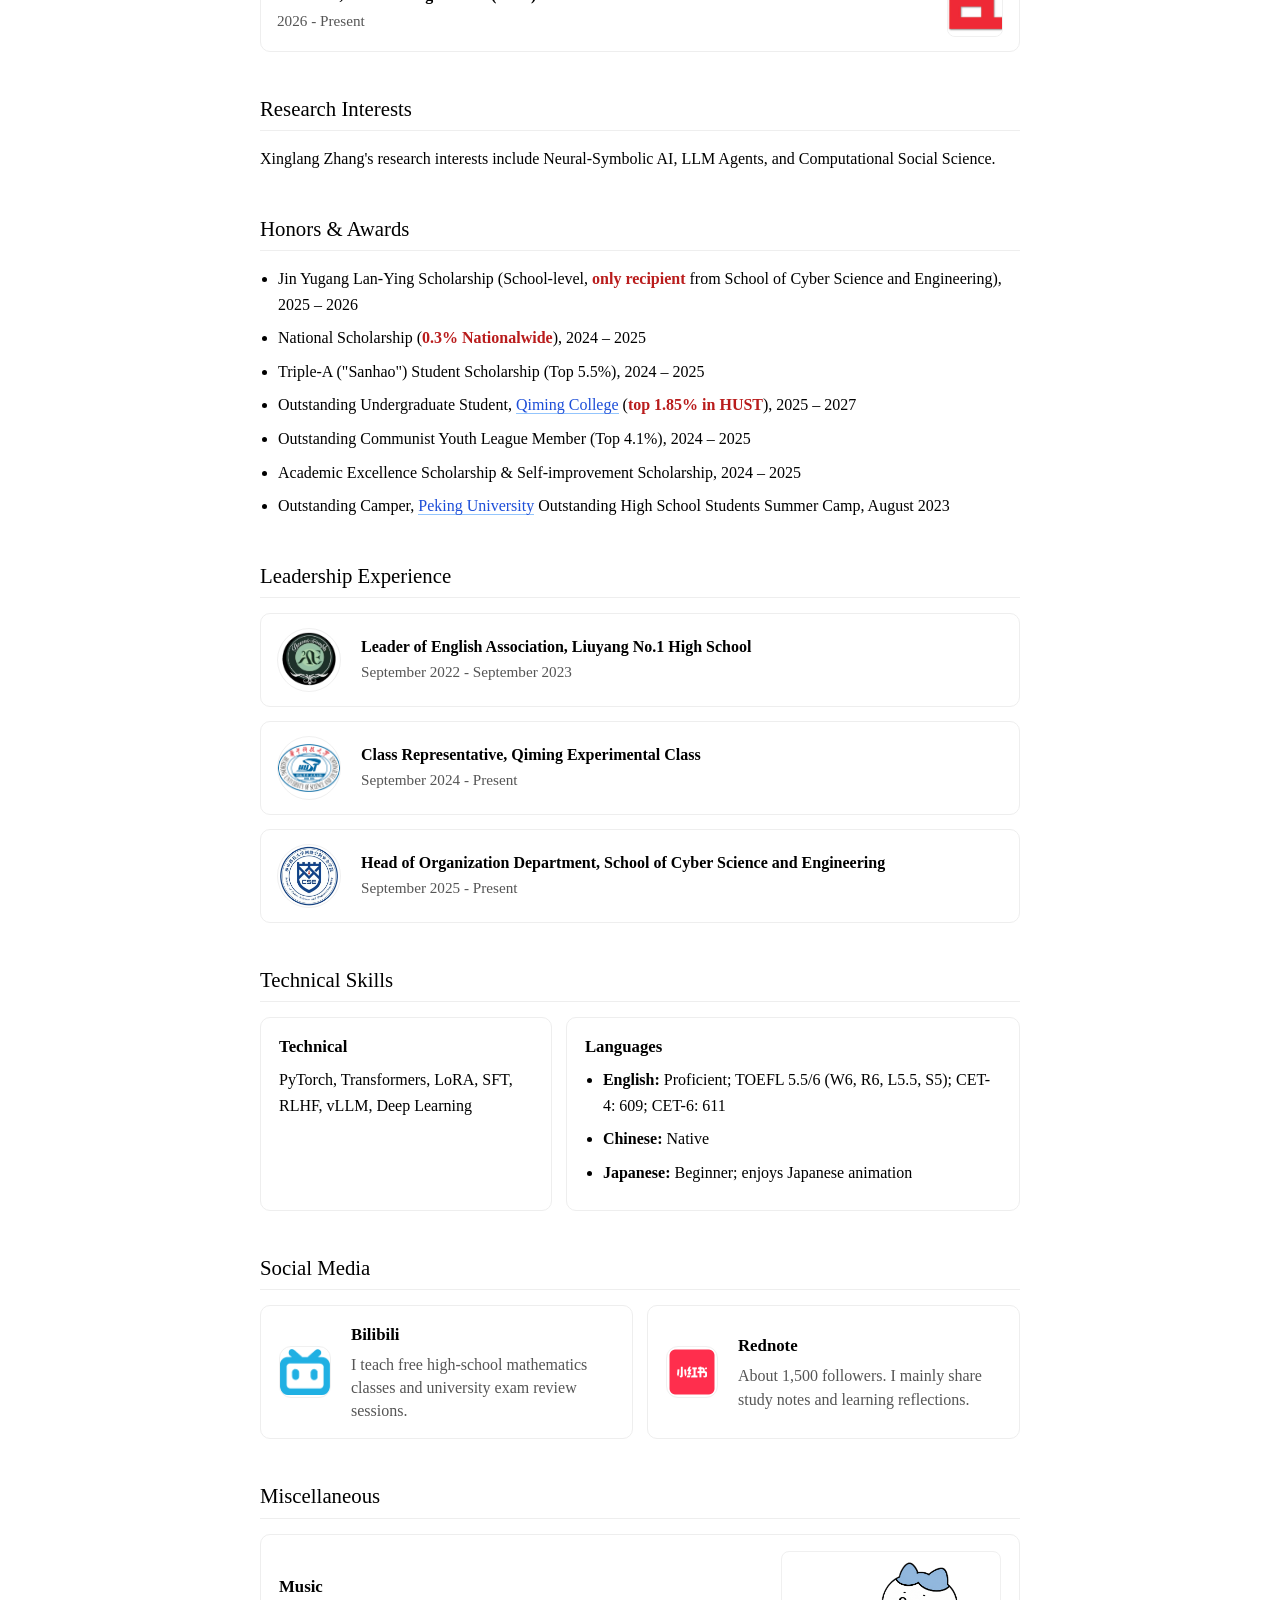
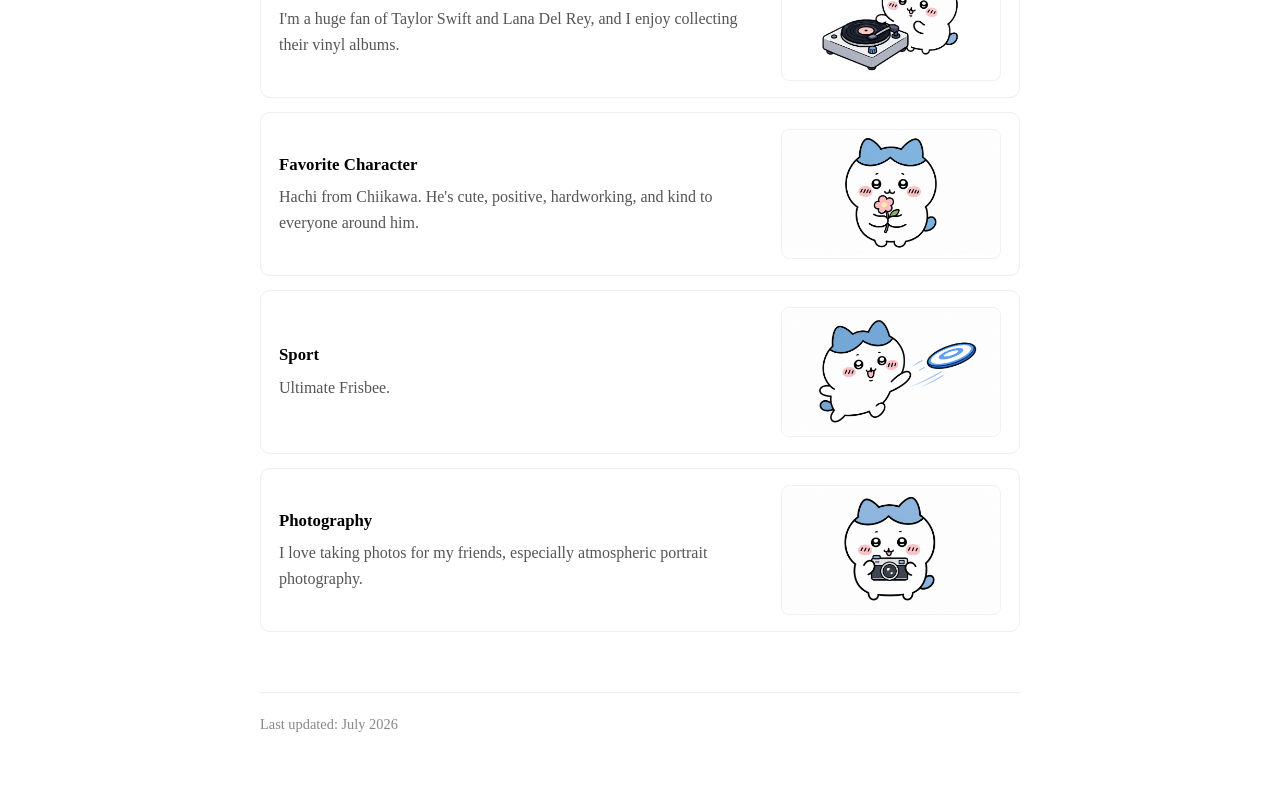
==== commit 73c2c29b: "Add BibTeX link for survey" ====
--- a/index.html
+++ b/index.html
@@ -154,6 +154,7 @@
                     <a href="papers/social-intelligence-modeling-survey.pdf" target="_blank" rel="noopener noreferrer">Paper (PDF)</a>
                     <a href="https://www.researchgate.net/publication/411123257_Social_Intelligence_Modeling_A_Comprehensive_Survey_from_Social_Perception_to_Social_Simulation">ResearchGate</a>
                     <a href="https://github.com/sait-crypto/Awesome-Social-Intelligence-Modeling-System">GitHub</a>
+                    <a href="papers/social-intelligence-modeling-survey.bib" download>BibTeX</a>
                 </div>
                 <img class="pub-figure" src="assets/Overview-Social-Intelligence-Modeling.png" alt="Overview of Social Intelligence Modeling from perception to simulation">
             </div>
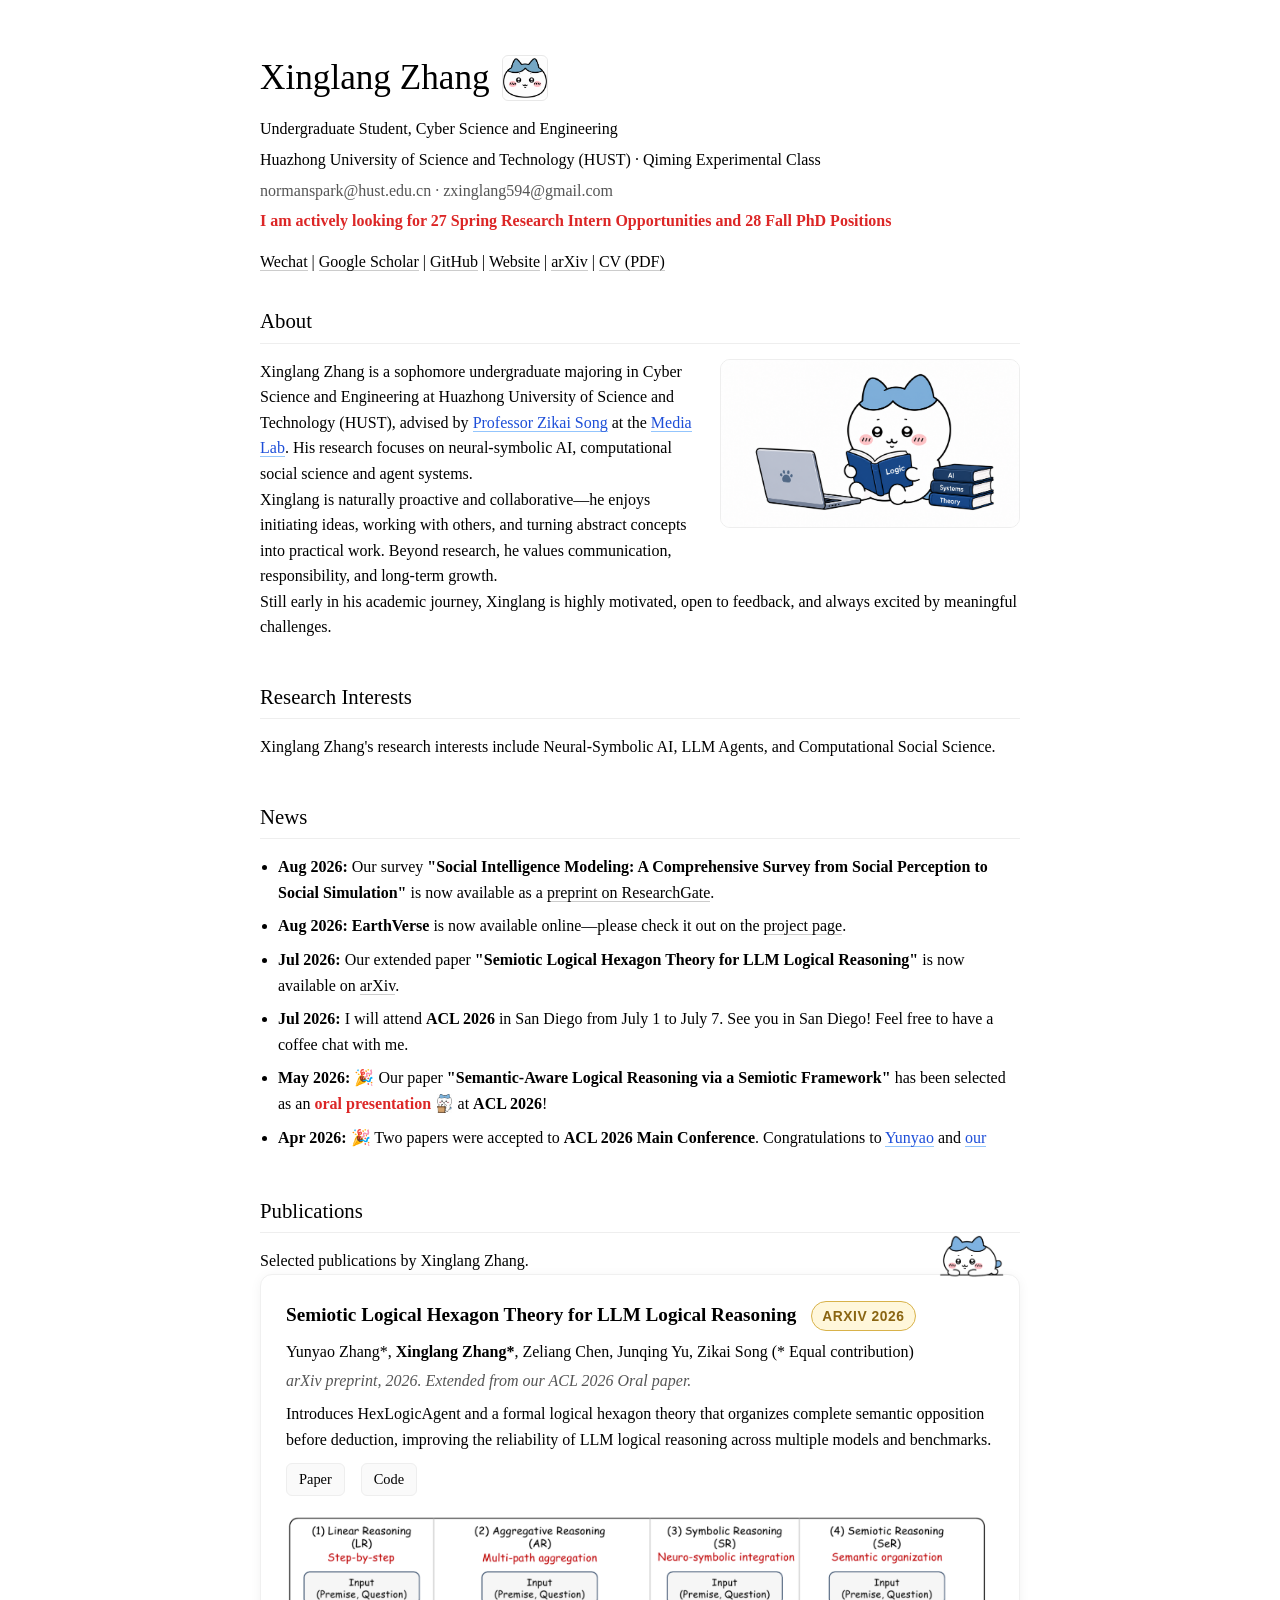
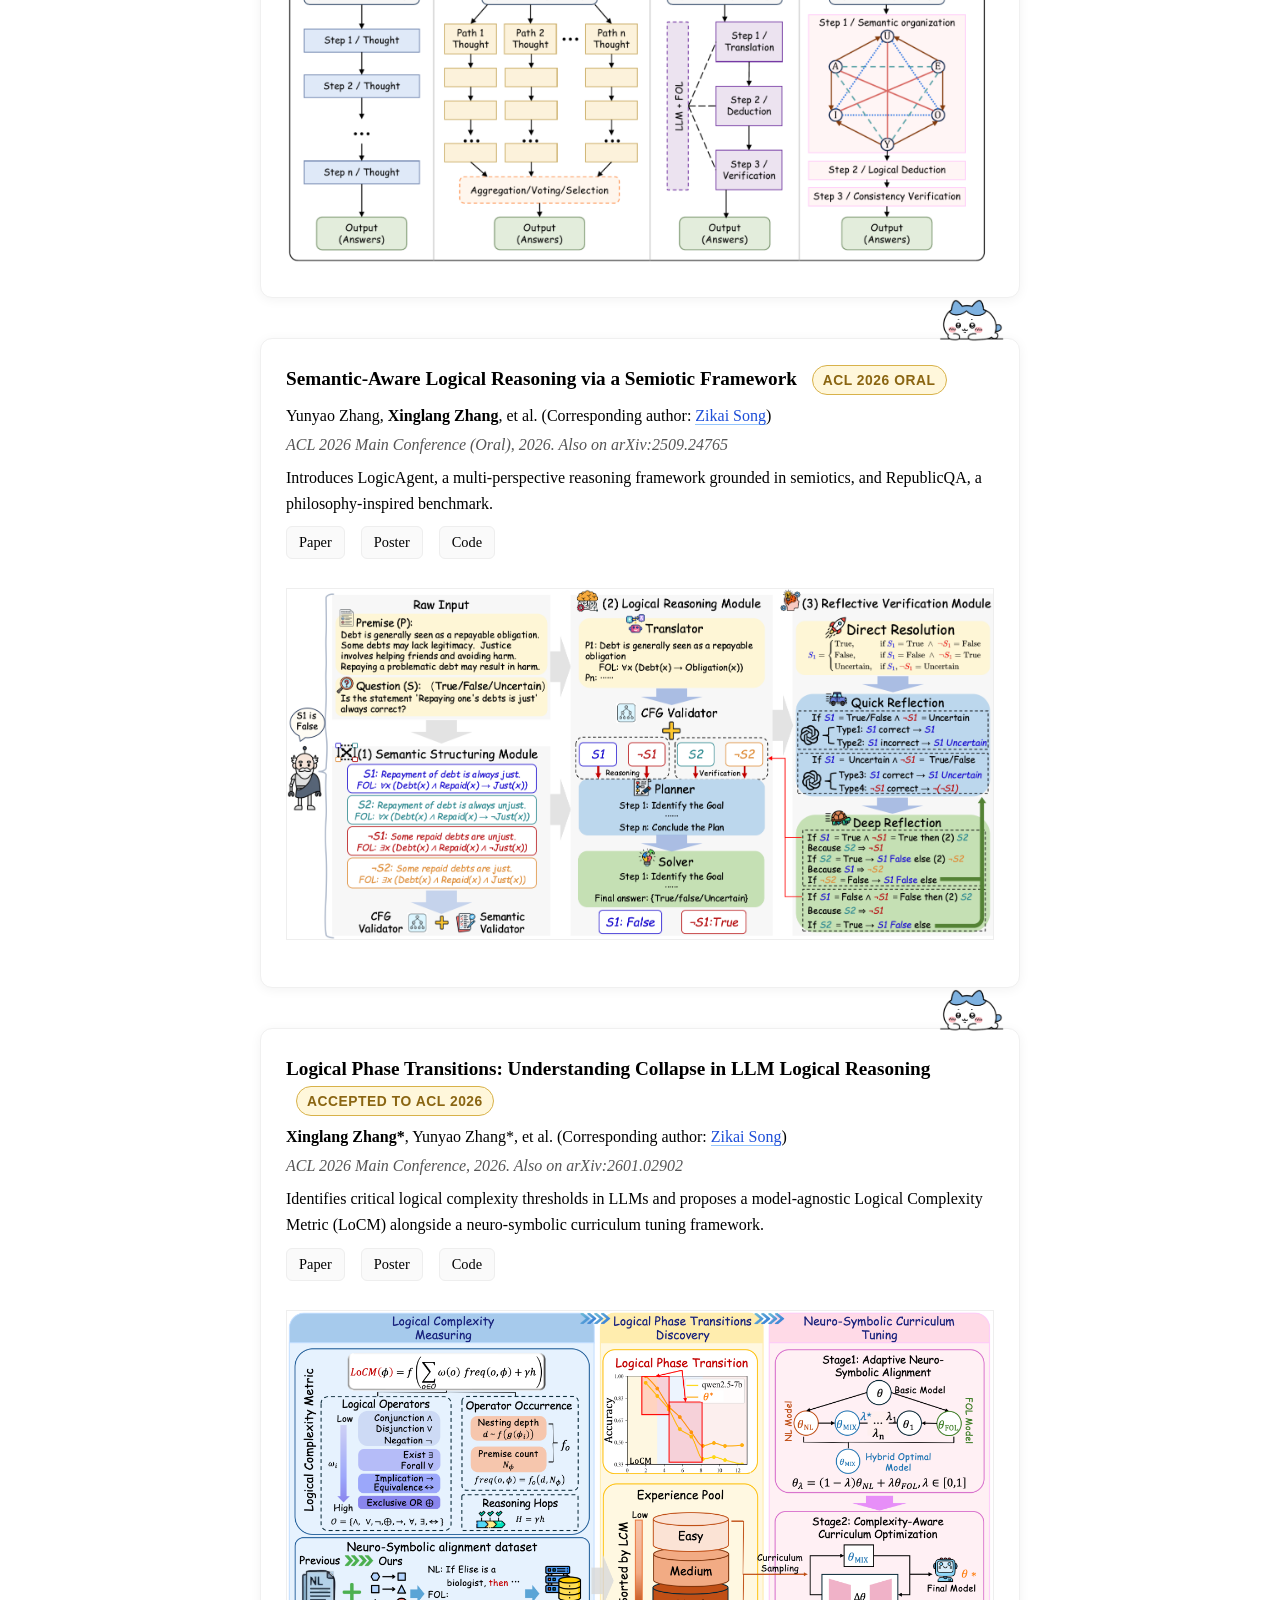
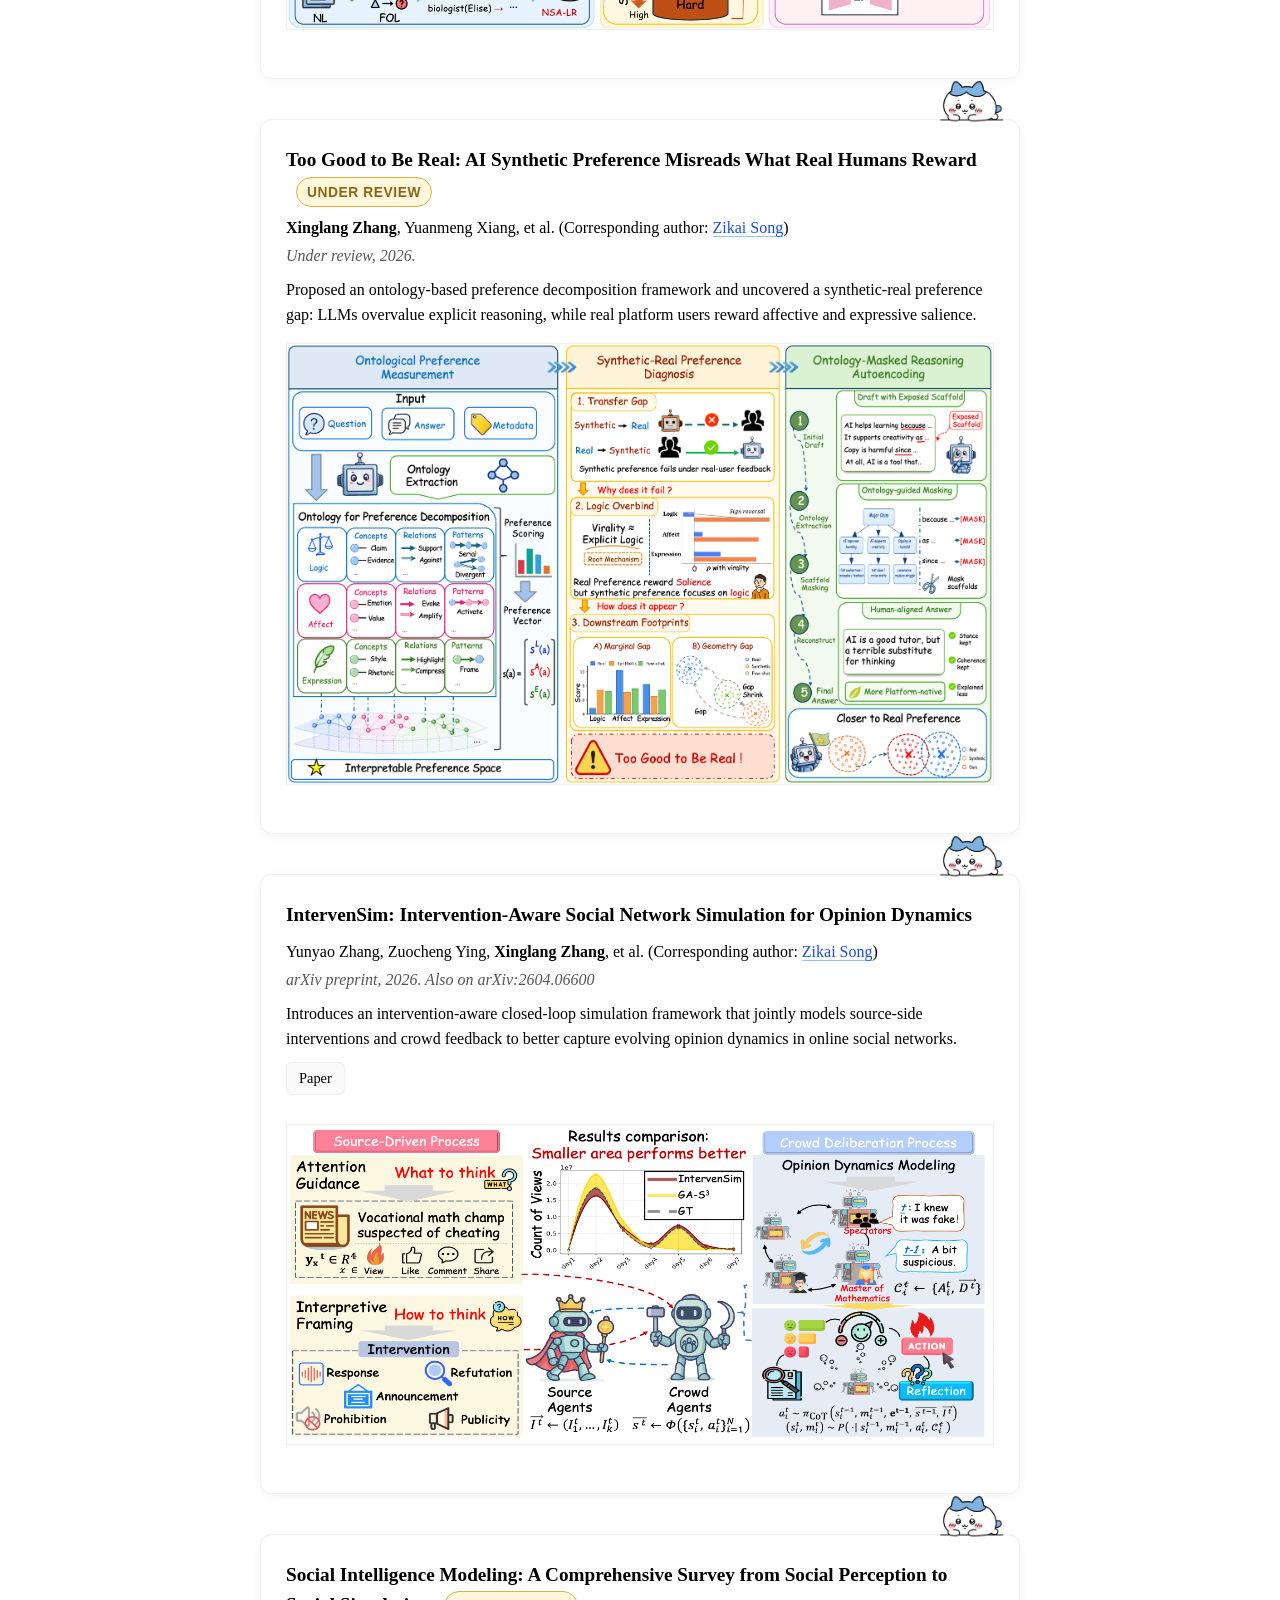
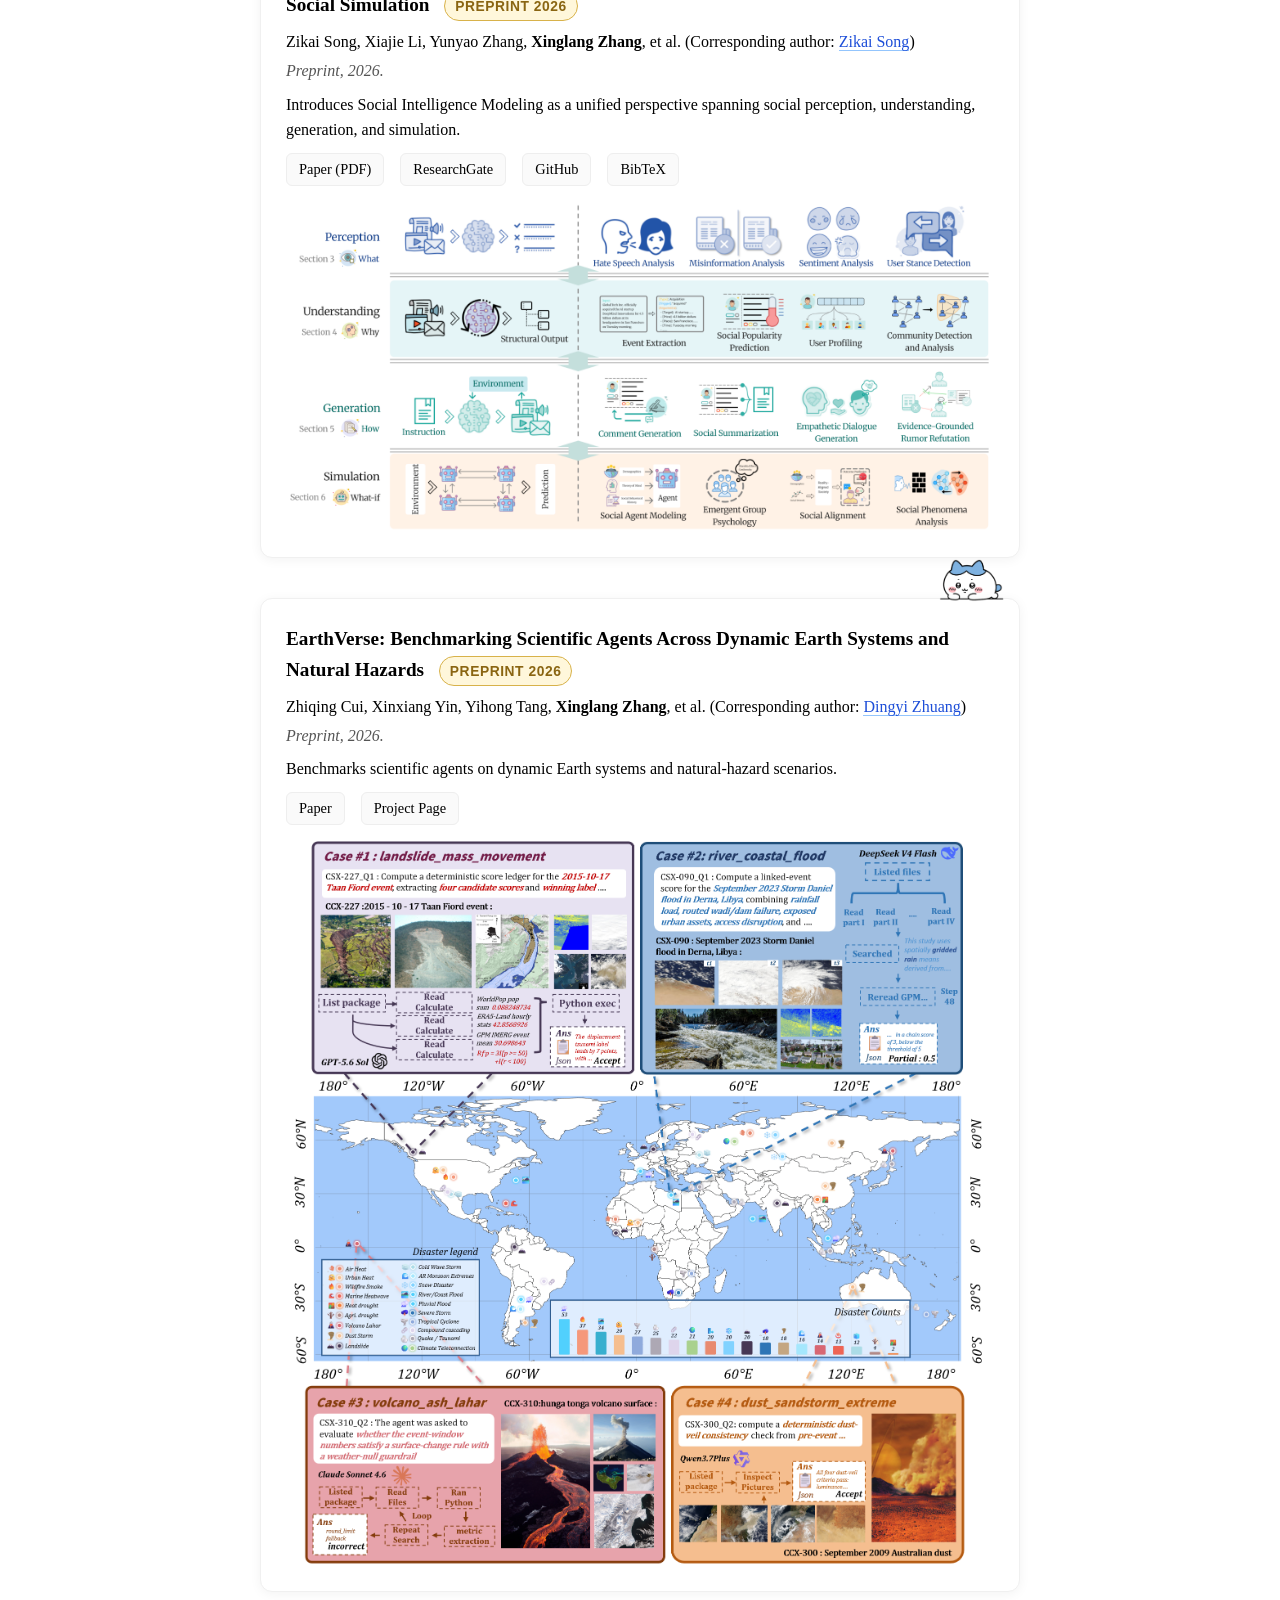
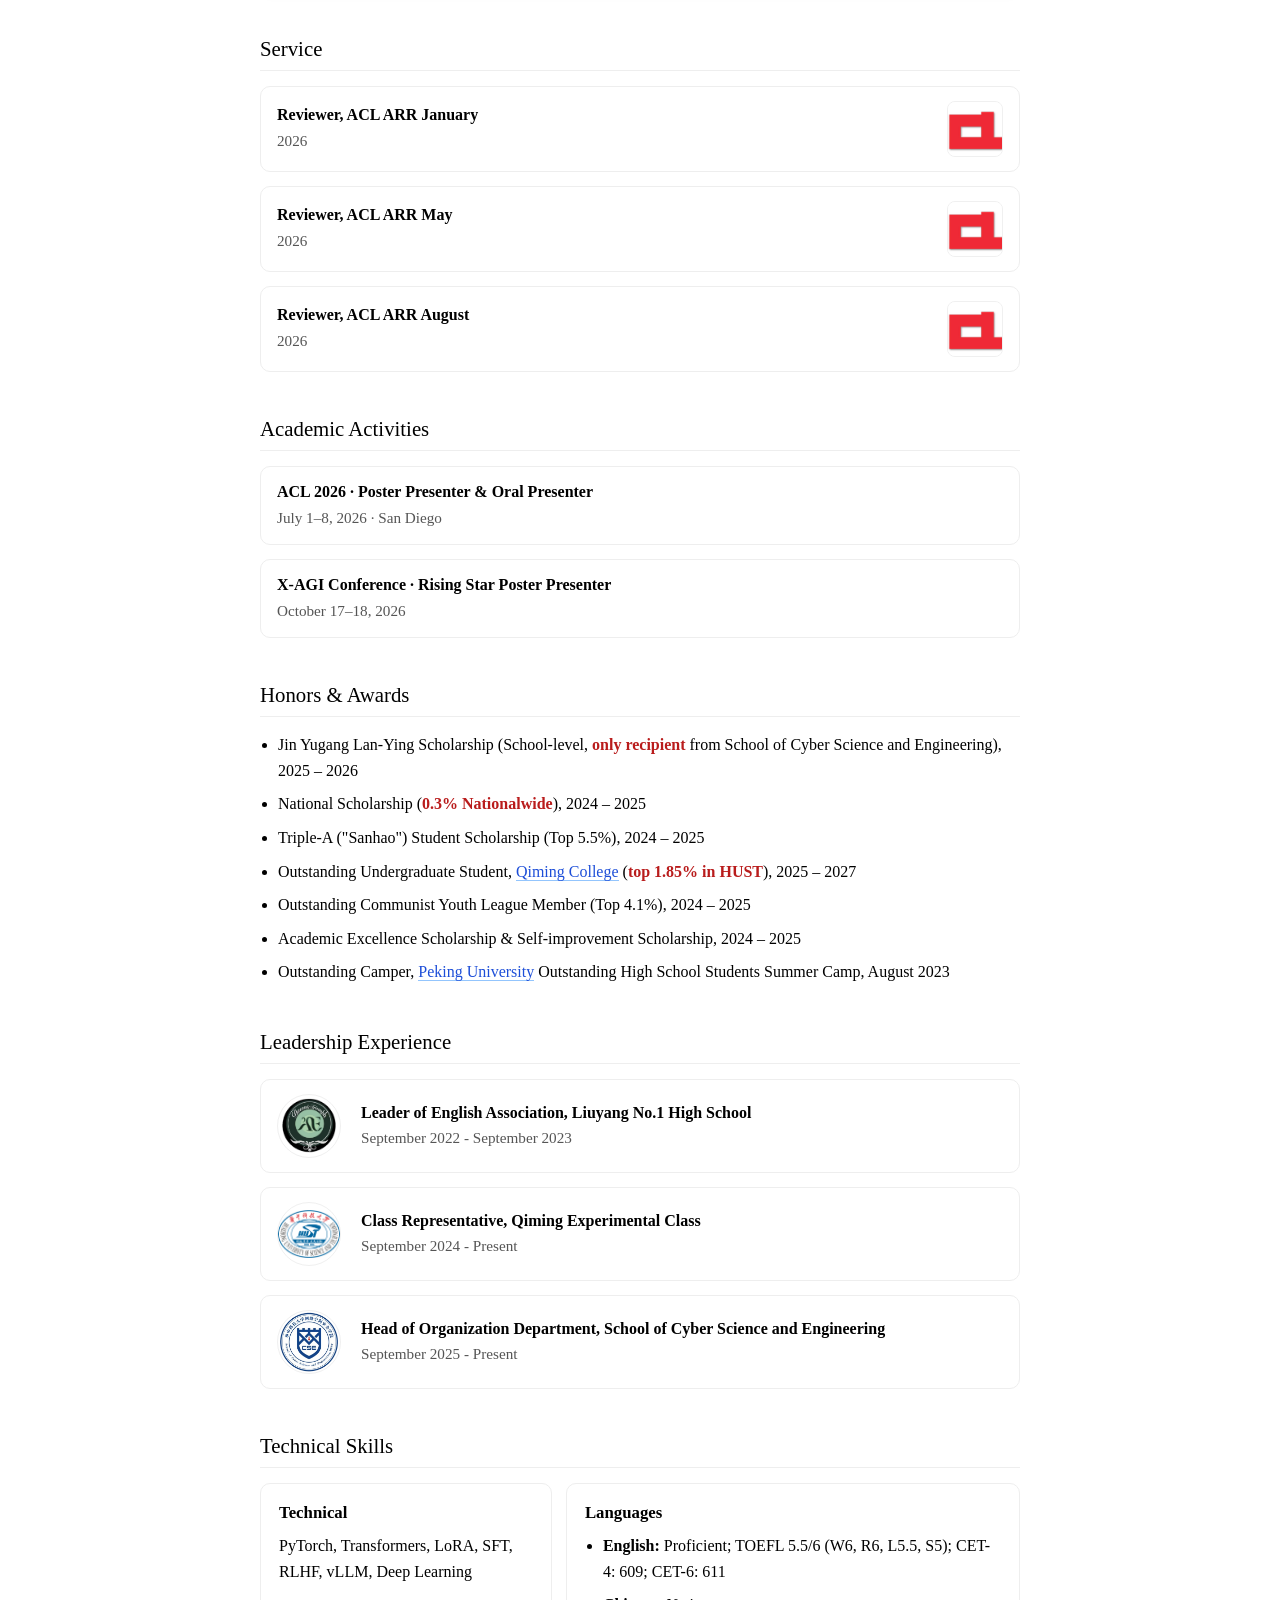
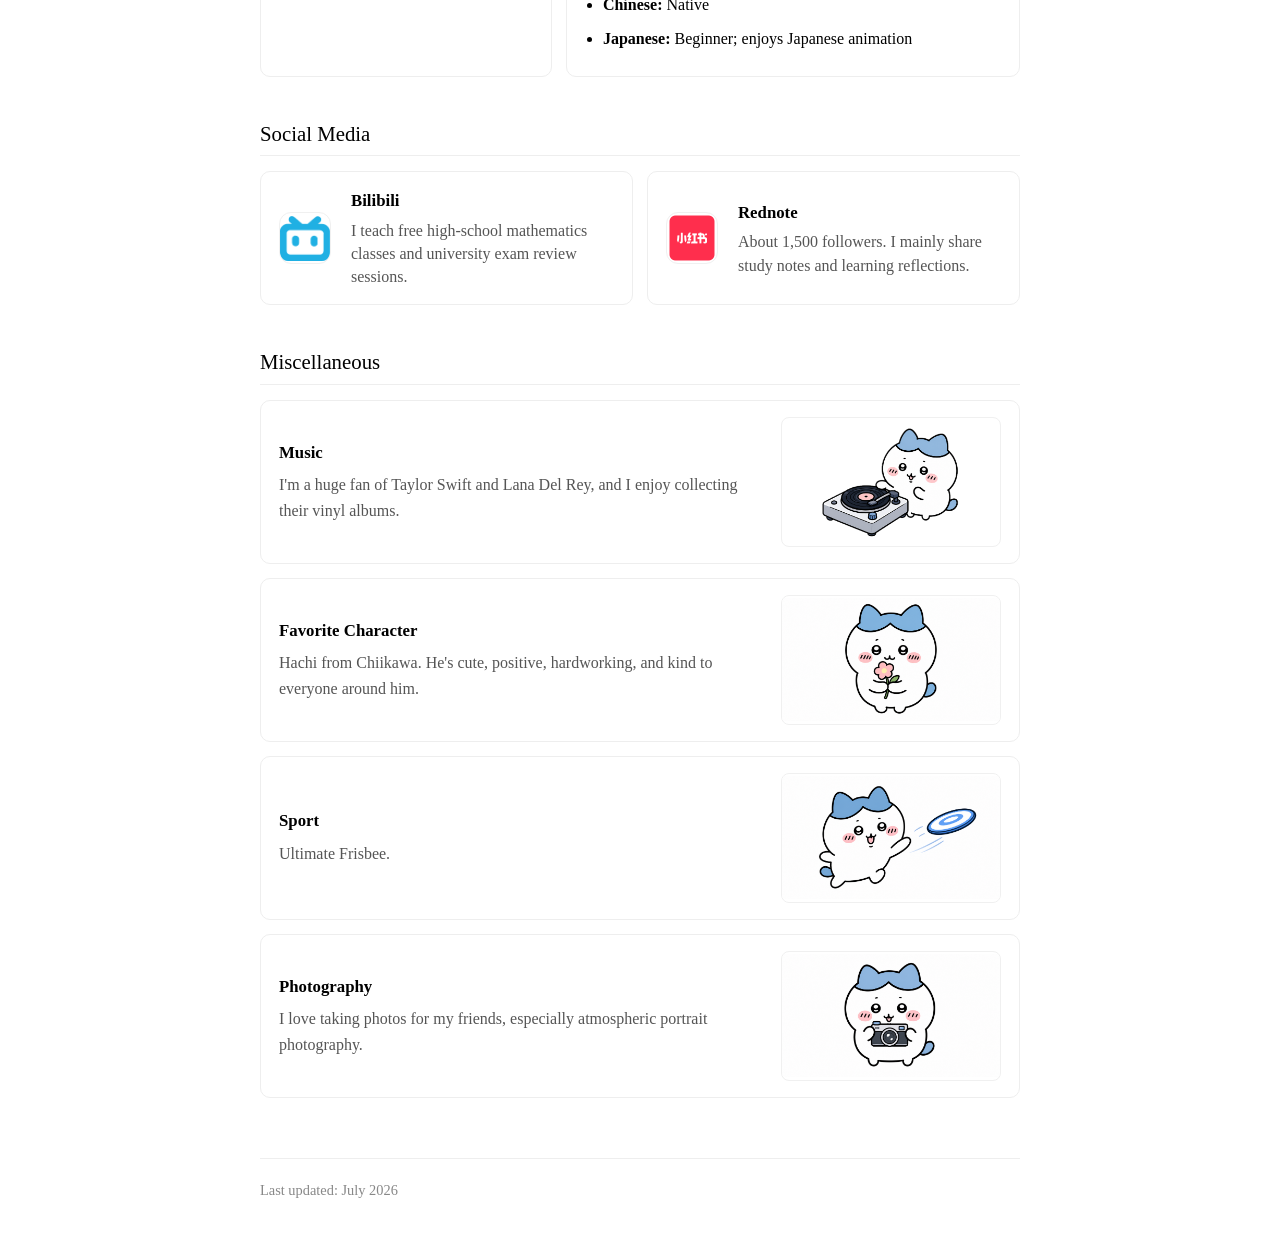
==== commit 97fbb80f: "Add academic activities and ARR reviewer roles" ====
--- a/index.html
+++ b/index.html
@@ -59,6 +59,11 @@
         </section>
 
         <section>
+            <h2>Research Interests</h2>
+            <p>Xinglang Zhang's research interests include Neural-Symbolic AI, LLM Agents, and Computational Social Science.</p>
+        </section>
+
+        <section>
             <h2>News</h2>
             <div class="news-scroll">
             <ul>
@@ -178,17 +183,44 @@
             <div class="service-list">
                 <article class="service-item">
                     <div>
-                        <p class="service-role">Reviewer, ACL Rolling Review (ARR)</p>
-                        <p class="service-date">2026 - Present</p>
+                        <p class="service-role">Reviewer, ACL ARR January</p>
+                        <p class="service-date">2026</p>
                     </div>
                     <img src="assets/ACL-icon.png" alt="ACL logo">
                 </article>
-            </div>
-        </section>
-
-        <section>
-            <h2>Research Interests</h2>
-            <p>Xinglang Zhang's research interests include Neural-Symbolic AI, LLM Agents, and Computational Social Science.</p>
+                <article class="service-item">
+                    <div>
+                        <p class="service-role">Reviewer, ACL ARR May</p>
+                        <p class="service-date">2026</p>
+                    </div>
+                    <img src="assets/ACL-icon.png" alt="ACL logo">
+                </article>
+                <article class="service-item">
+                    <div>
+                        <p class="service-role">Reviewer, ACL ARR August</p>
+                        <p class="service-date">2026</p>
+                    </div>
+                    <img src="assets/ACL-icon.png" alt="ACL logo">
+                </article>
+            </div>
+        </section>
+
+        <section>
+            <h2>Academic Activities</h2>
+            <div class="activity-list">
+                <article class="activity-item">
+                    <div>
+                        <p class="activity-title">ACL 2026 · Poster Presenter &amp; Oral Presenter</p>
+                        <p class="activity-date">July 1–8, 2026 · San Diego</p>
+                    </div>
+                </article>
+                <article class="activity-item">
+                    <div>
+                        <p class="activity-title">X-AGI Conference · Rising Star Poster Presenter</p>
+                        <p class="activity-date">October 17–18, 2026</p>
+                    </div>
+                </article>
+            </div>
         </section>
 
         <section>
--- a/style.css
+++ b/style.css
@@ -286,6 +286,7 @@
 /* Leadership and skills */
 .leadership-list,
 .service-list,
+.activity-list,
 .skills-grid {
     display: grid;
     gap: 14px;
@@ -293,6 +294,7 @@
 
 .leadership-item,
 .service-item,
+.activity-item,
 .skills-grid > div {
     border: 1px solid #eee;
     border-radius: 10px;
@@ -350,6 +352,21 @@
 }
 
 .service-date {
+    margin-top: 3px;
+    color: var(--secondary-text);
+    font-size: 0.95em;
+}
+
+.activity-item {
+    padding: 14px 16px;
+}
+
+.activity-title {
+    font-weight: bold;
+    line-height: 1.35;
+}
+
+.activity-date {
     margin-top: 3px;
     color: var(--secondary-text);
     font-size: 0.95em;
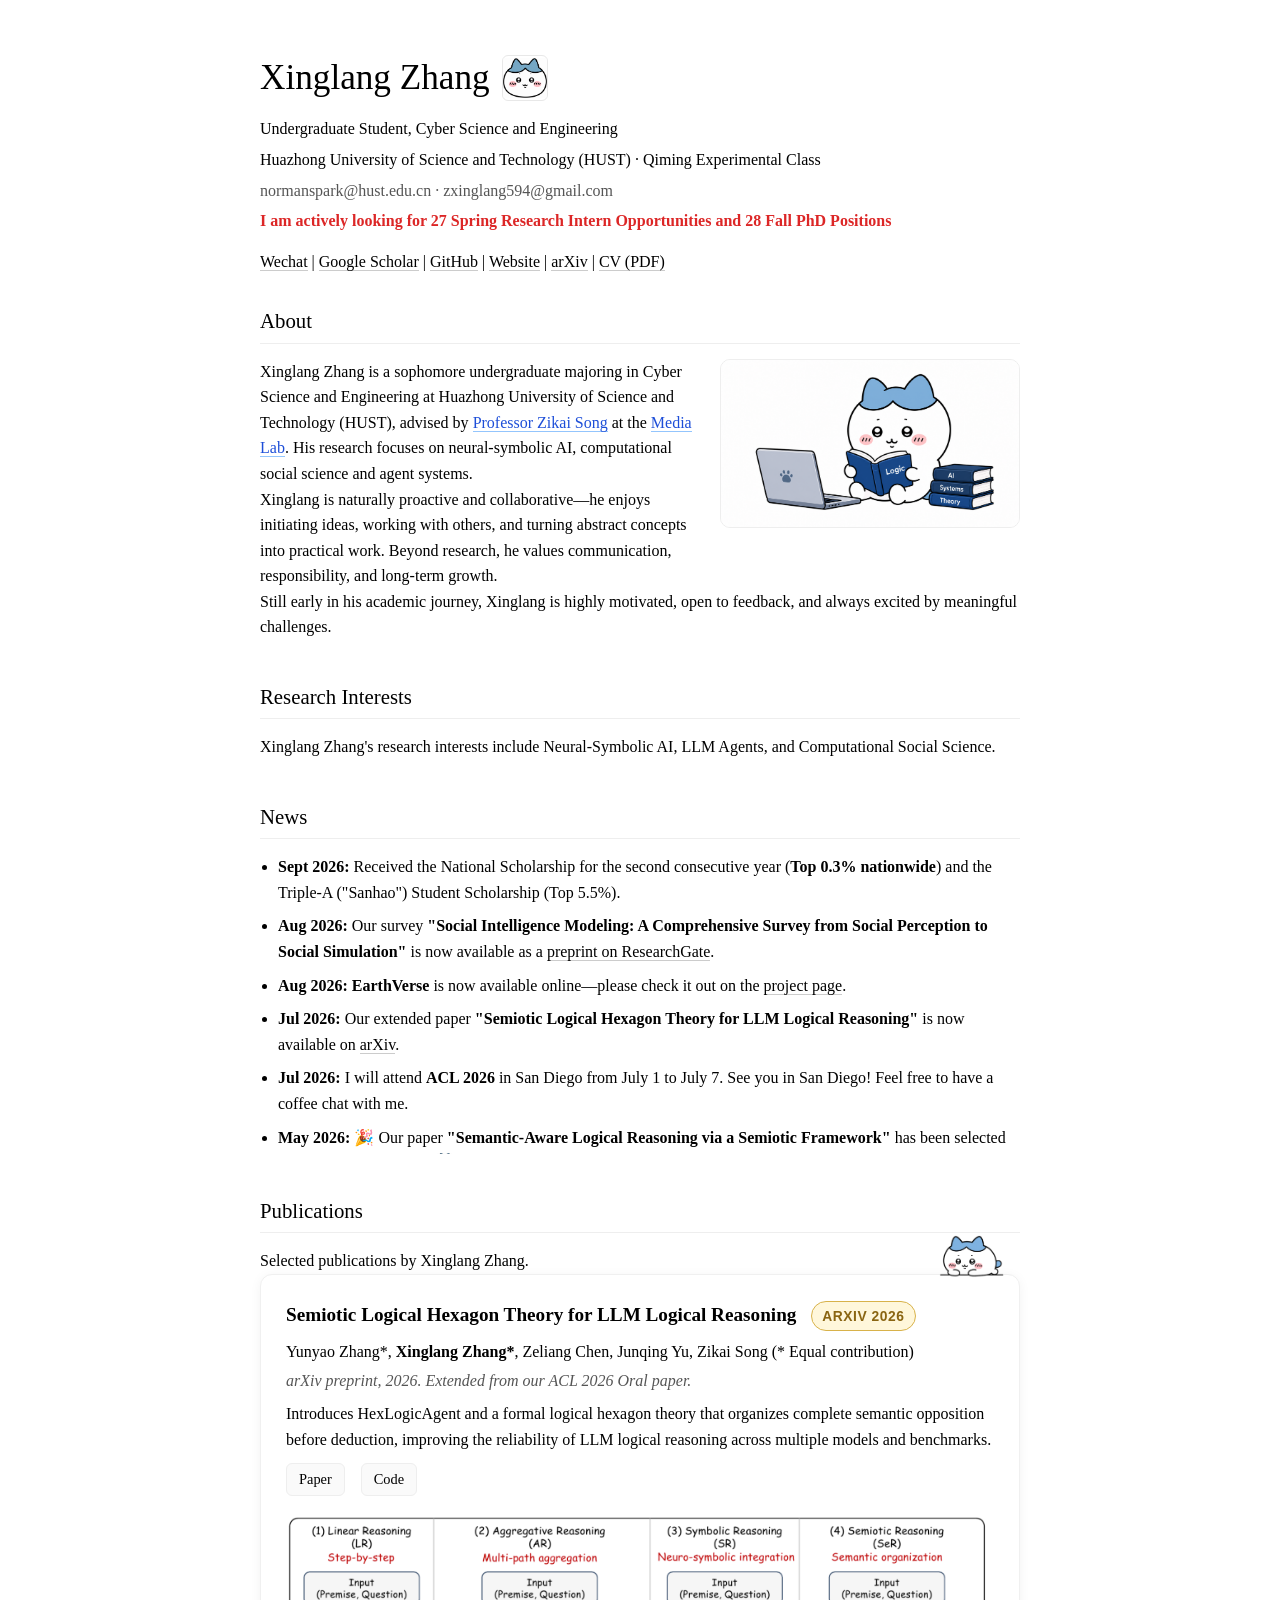
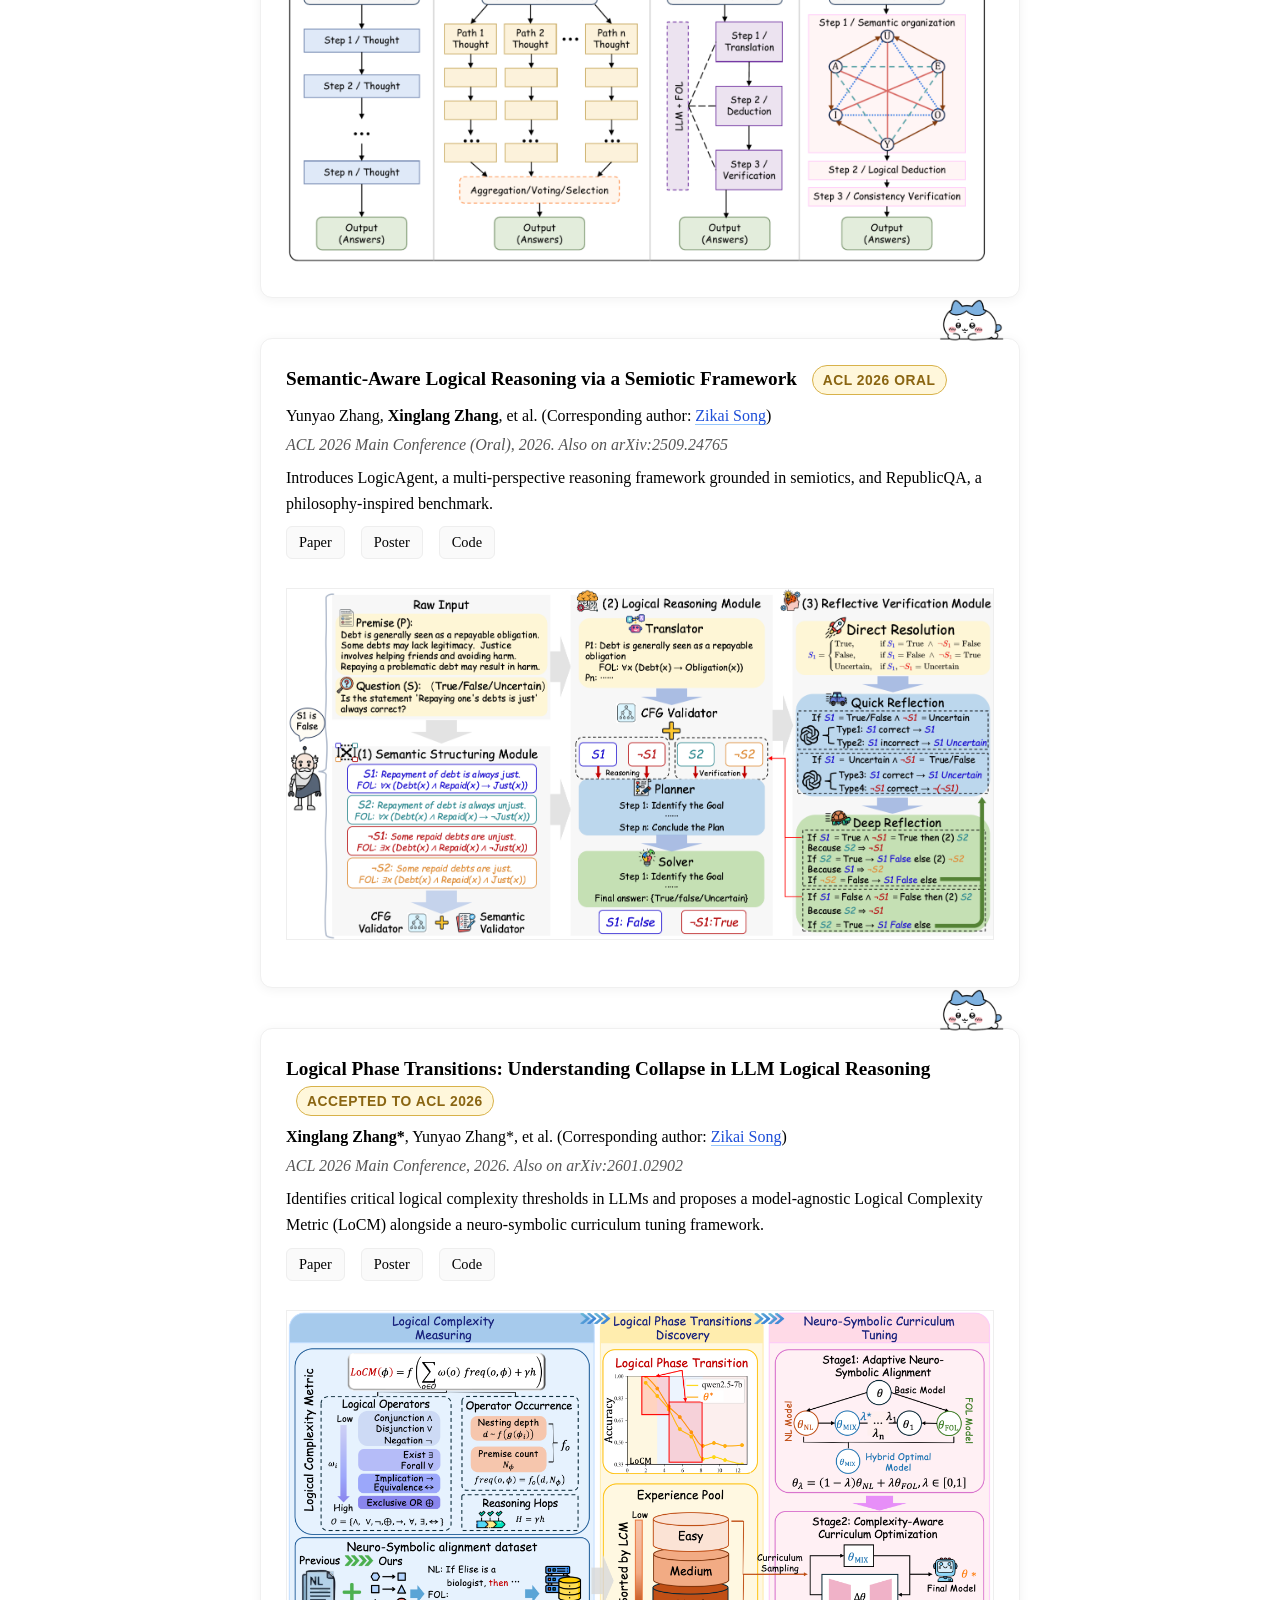
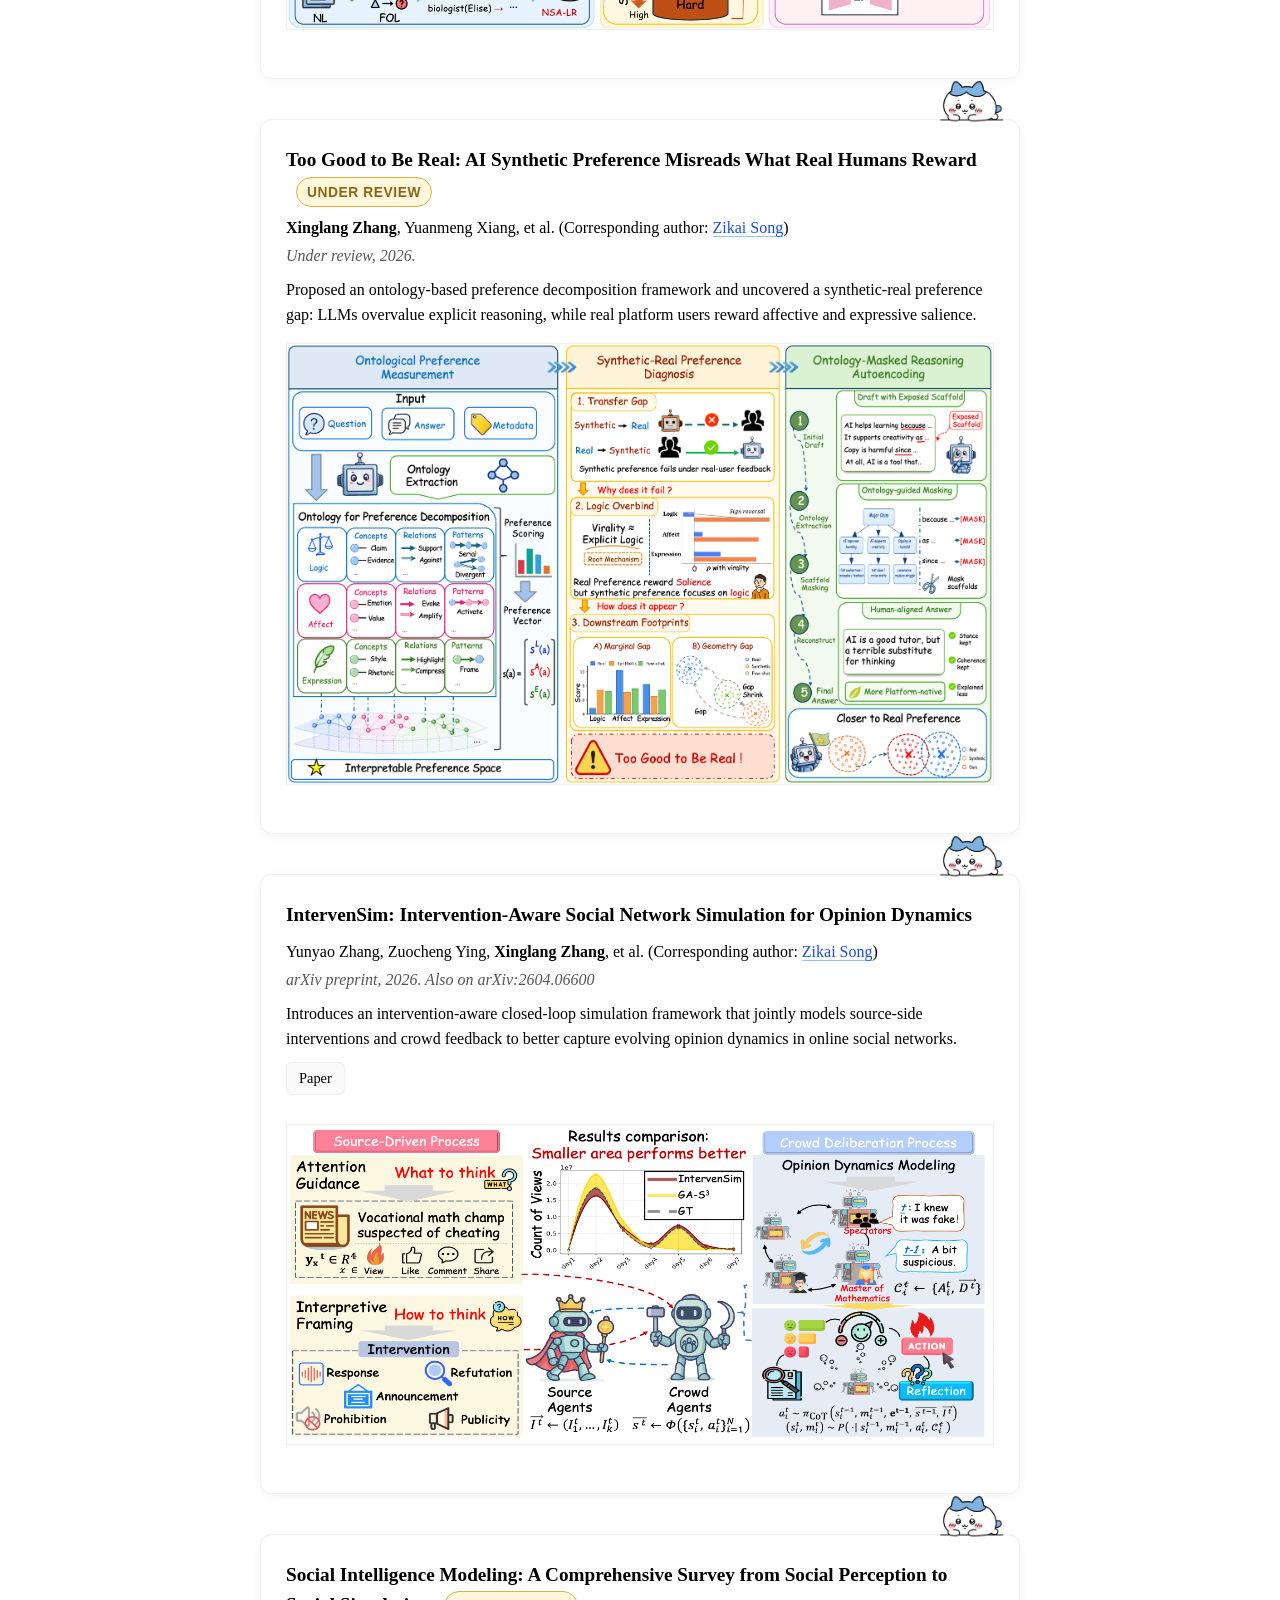
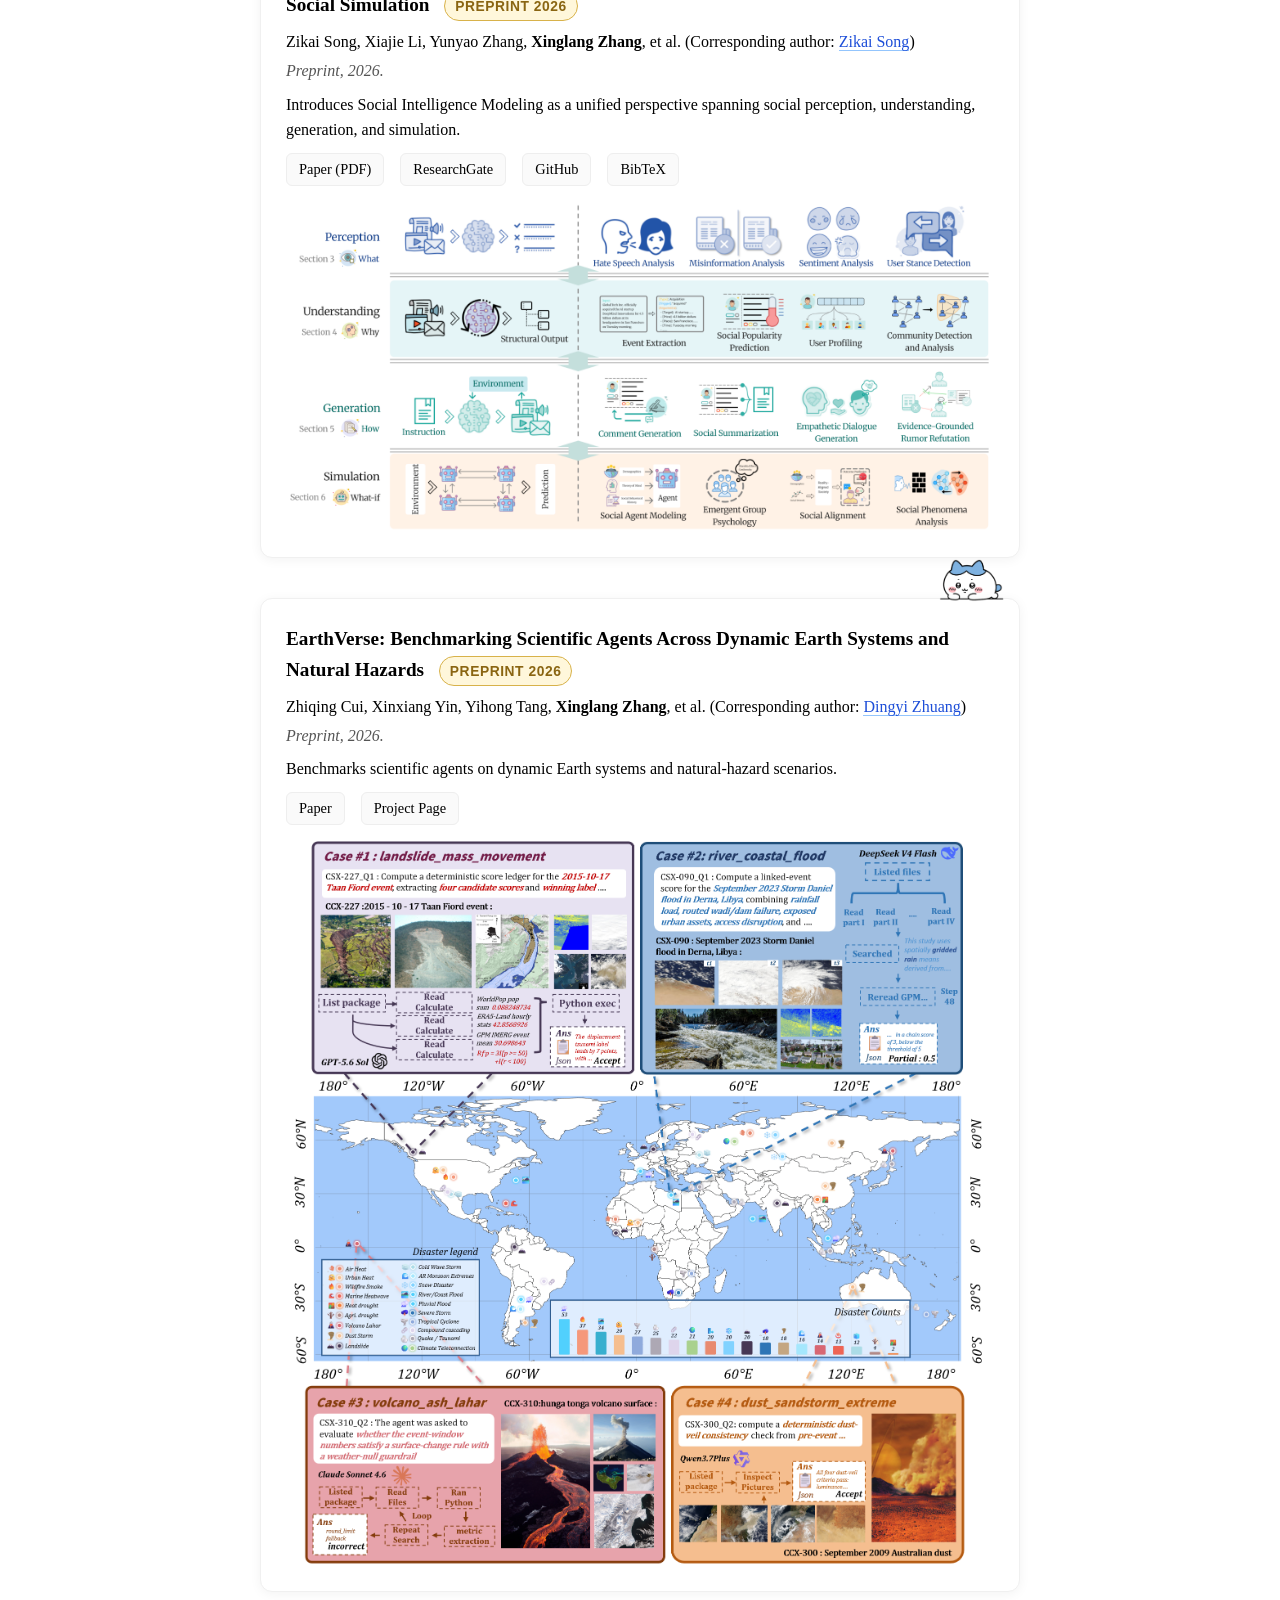
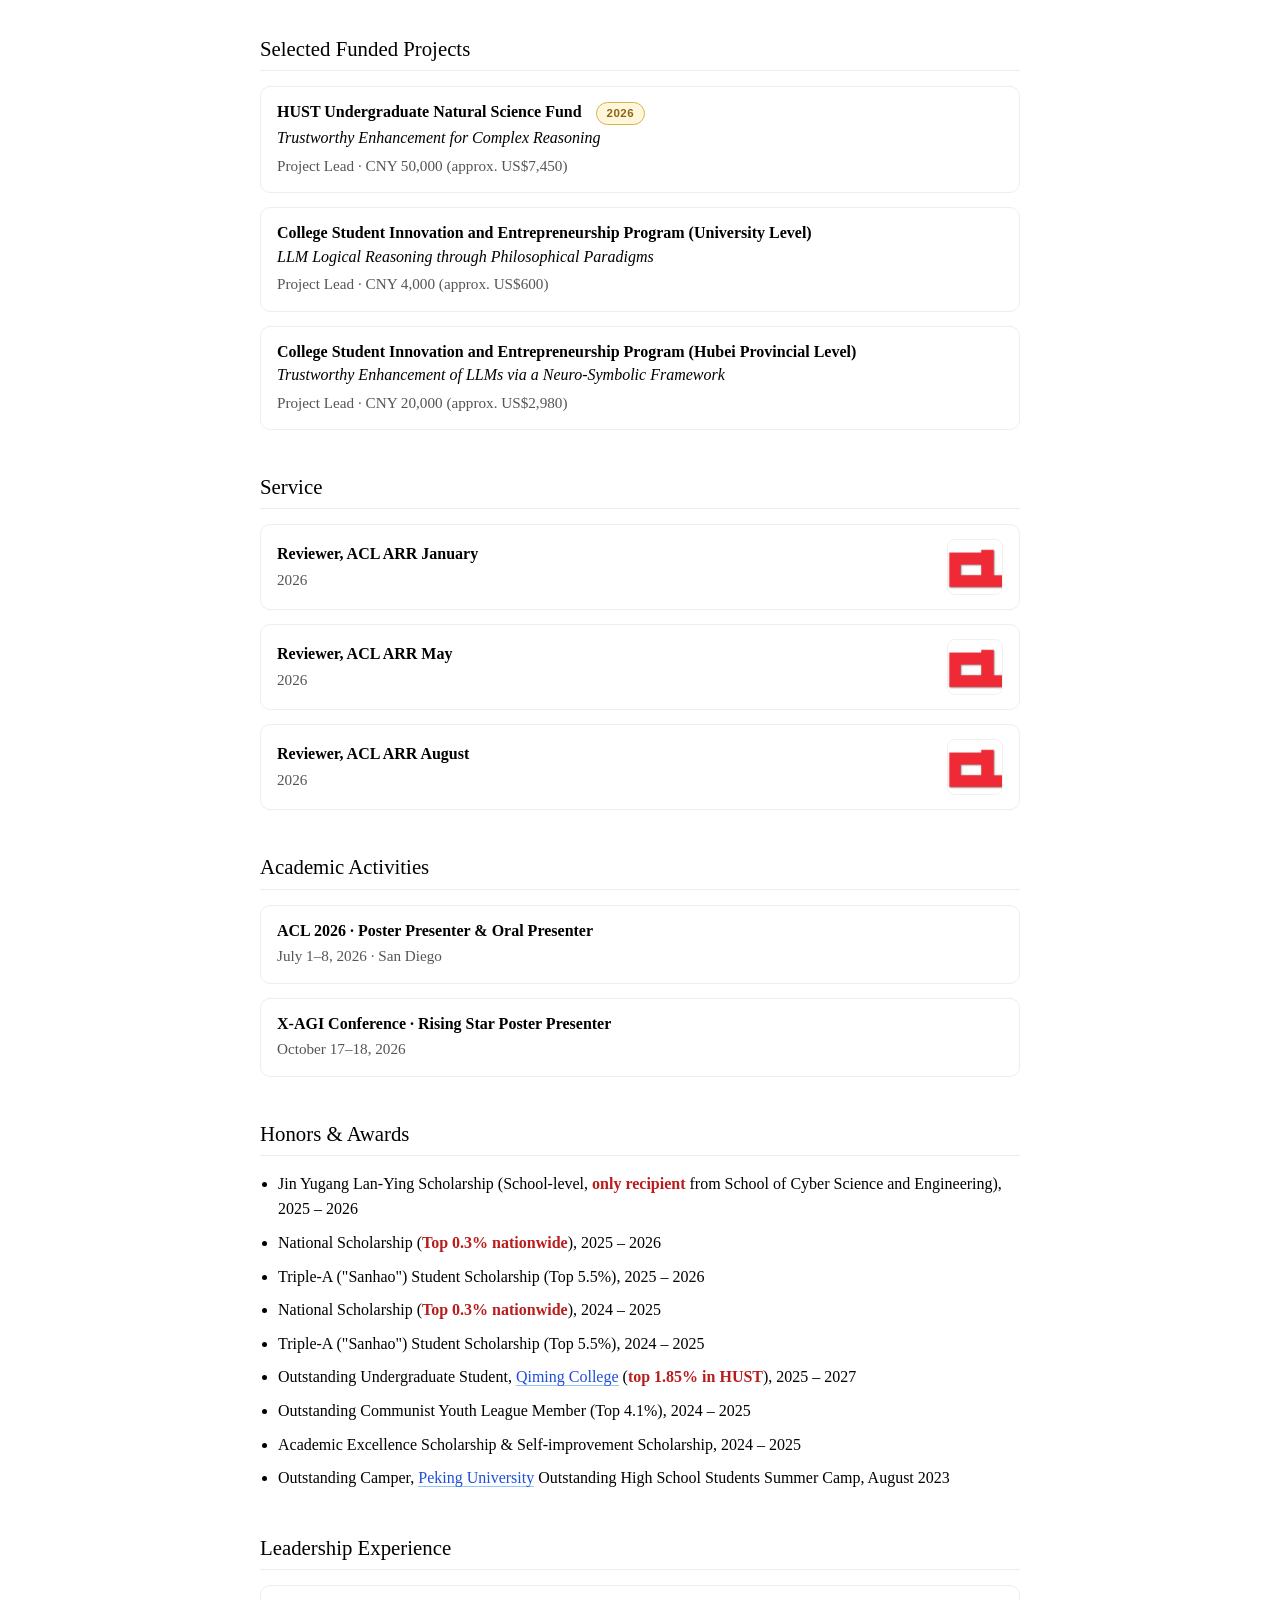
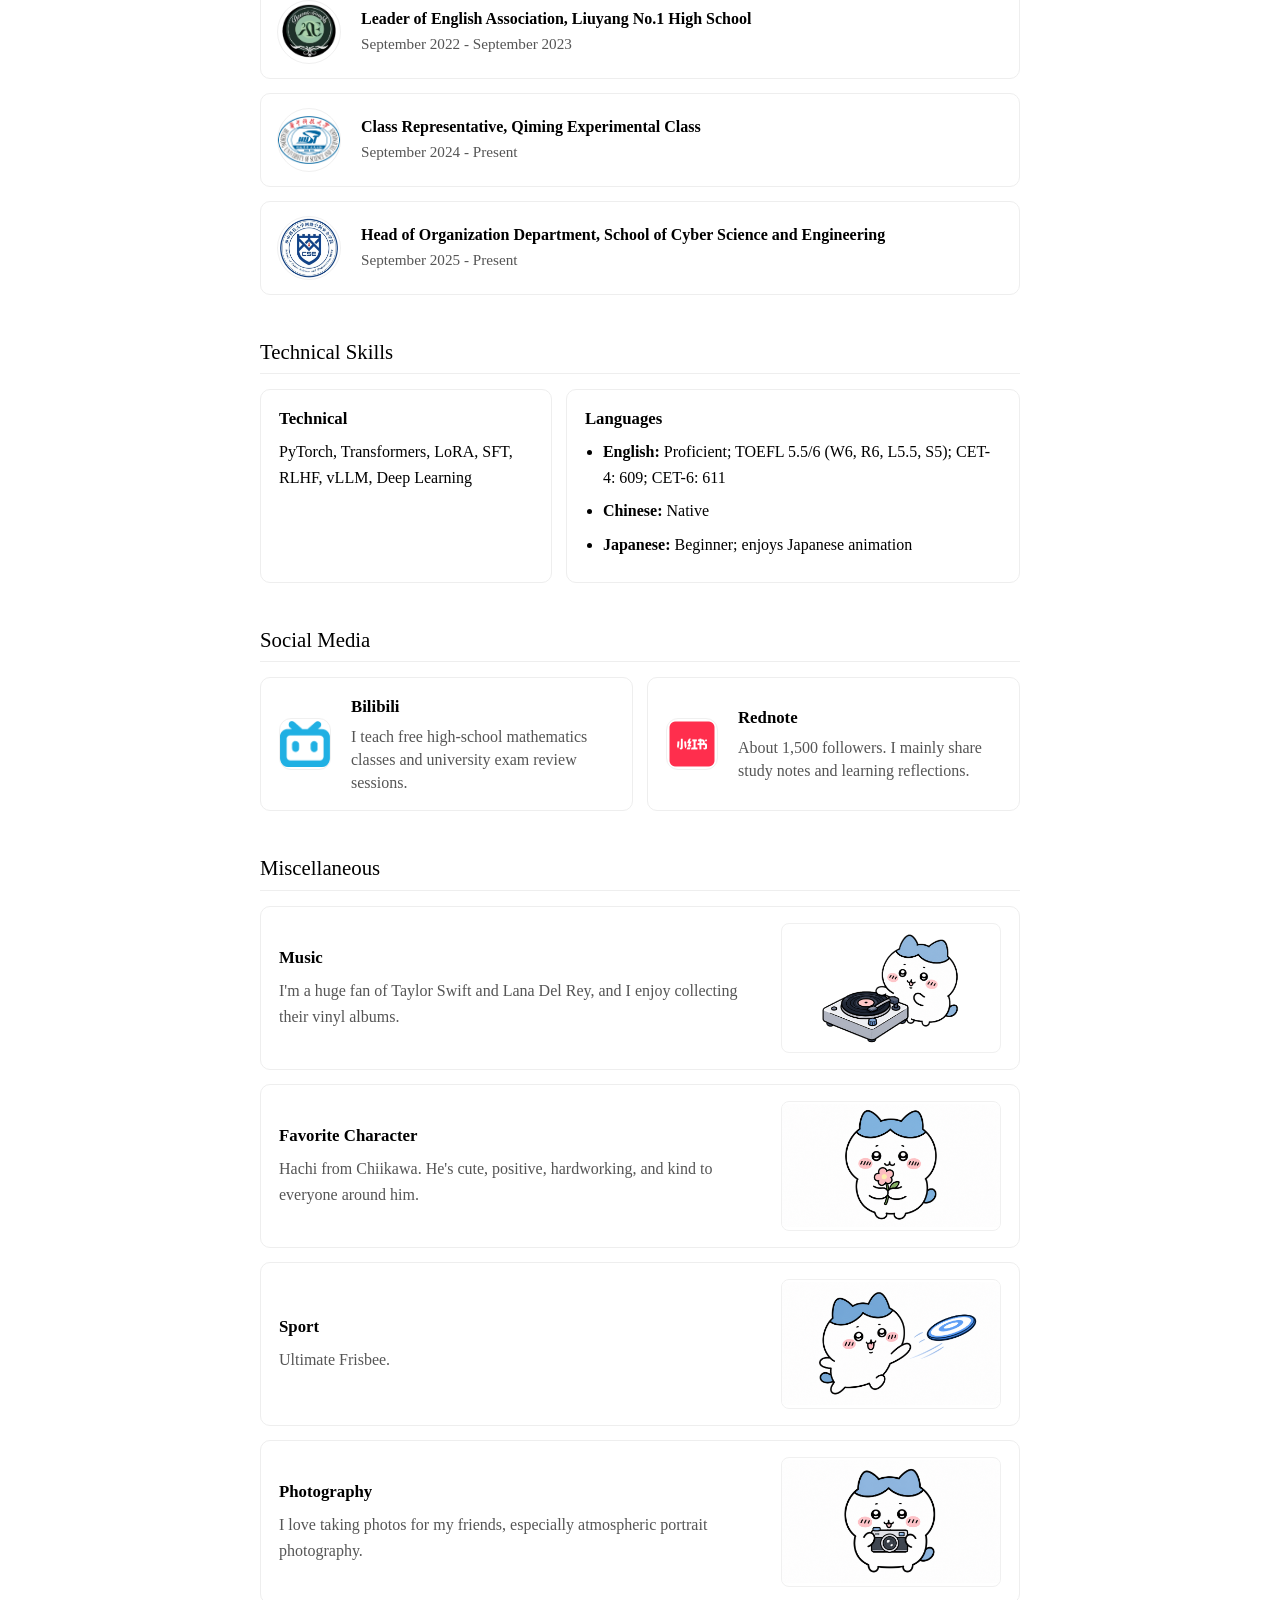
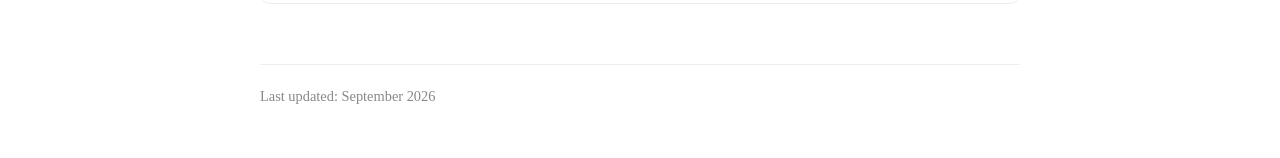
==== commit f3f32e4e: "Update funded projects and honors" ====
--- a/index.html
+++ b/index.html
@@ -67,6 +67,7 @@
             <h2>News</h2>
             <div class="news-scroll">
             <ul>
+                <li><strong>Sept 2026:</strong> Received the National Scholarship for the second consecutive year (<strong>Top 0.3% nationwide</strong>) and the Triple-A ("Sanhao") Student Scholarship (Top 5.5%).</li>
                 <li><strong>Aug 2026:</strong> Our survey <strong>"Social Intelligence Modeling: A Comprehensive Survey from Social Perception to Social Simulation"</strong> is now available as a <a href="https://www.researchgate.net/publication/411123257_Social_Intelligence_Modeling_A_Comprehensive_Survey_from_Social_Perception_to_Social_Simulation">preprint on ResearchGate</a>.</li>
                 <li><strong>Aug 2026:</strong> <strong>EarthVerse</strong> is now available online—please check it out on the <a href="https://cuizhiq.github.io/EarthVerse/">project page</a>.</li>
                 <li><strong>Jul 2026:</strong> Our extended paper <strong>"Semiotic Logical Hexagon Theory for LLM Logical Reasoning"</strong> is now available on <a href="https://arxiv.org/abs/2607.21933">arXiv</a>.</li>
@@ -179,6 +180,27 @@
         </section>
 
         <section>
+            <h2>Selected Funded Projects</h2>
+            <div class="activity-list">
+                <article class="activity-item">
+                    <p class="activity-title">HUST Undergraduate Natural Science Fund <span class="pub-badge">2026</span></p>
+                    <p><em>Trustworthy Enhancement for Complex Reasoning</em></p>
+                    <p class="activity-date">Project Lead · CNY 50,000 (approx. US$7,450)</p>
+                </article>
+                <article class="activity-item">
+                    <p class="activity-title">College Student Innovation and Entrepreneurship Program (University Level)</p>
+                    <p><em>LLM Logical Reasoning through Philosophical Paradigms</em></p>
+                    <p class="activity-date">Project Lead · CNY 4,000 (approx. US$600)</p>
+                </article>
+                <article class="activity-item">
+                    <p class="activity-title">College Student Innovation and Entrepreneurship Program (Hubei Provincial Level)</p>
+                    <p><em>Trustworthy Enhancement of LLMs via a Neuro-Symbolic Framework</em></p>
+                    <p class="activity-date">Project Lead · CNY 20,000 (approx. US$2,980)</p>
+                </article>
+            </div>
+        </section>
+
+        <section>
             <h2>Service</h2>
             <div class="service-list">
                 <article class="service-item">
@@ -227,7 +249,9 @@
             <h2>Honors & Awards</h2>
             <ul>
                 <li>Jin Yugang Lan-Ying Scholarship (School-level, <span class="honor-emphasis">only recipient</span> from School of Cyber Science and Engineering), 2025 – 2026</li>
-                <li>National Scholarship (<span class="honor-emphasis">0.3% Nationalwide</span>), 2024 – 2025</li>
+                <li>National Scholarship (<span class="honor-emphasis">Top 0.3% nationwide</span>), 2025 – 2026</li>
+                <li>Triple-A ("Sanhao") Student Scholarship (Top 5.5%), 2025 – 2026</li>
+                <li>National Scholarship (<span class="honor-emphasis">Top 0.3% nationwide</span>), 2024 – 2025</li>
                 <li>Triple-A ("Sanhao") Student Scholarship (Top 5.5%), 2024 – 2025</li>
                 <li>Outstanding Undergraduate Student, <a class="highlight-link" href="https://qiming.hust.edu.cn/">Qiming College</a> (<span class="honor-emphasis">top 1.85% in HUST</span>), 2025 – 2027</li>
                 <li>Outstanding Communist Youth League Member (Top 4.1%), 2024 – 2025</li>
@@ -342,7 +366,7 @@
         </section>
 
         <footer>
-            <p>Last updated: July 2026</p>
+            <p>Last updated: September 2026</p>
         </footer>
     </div>
     <script src="script.js"></script>
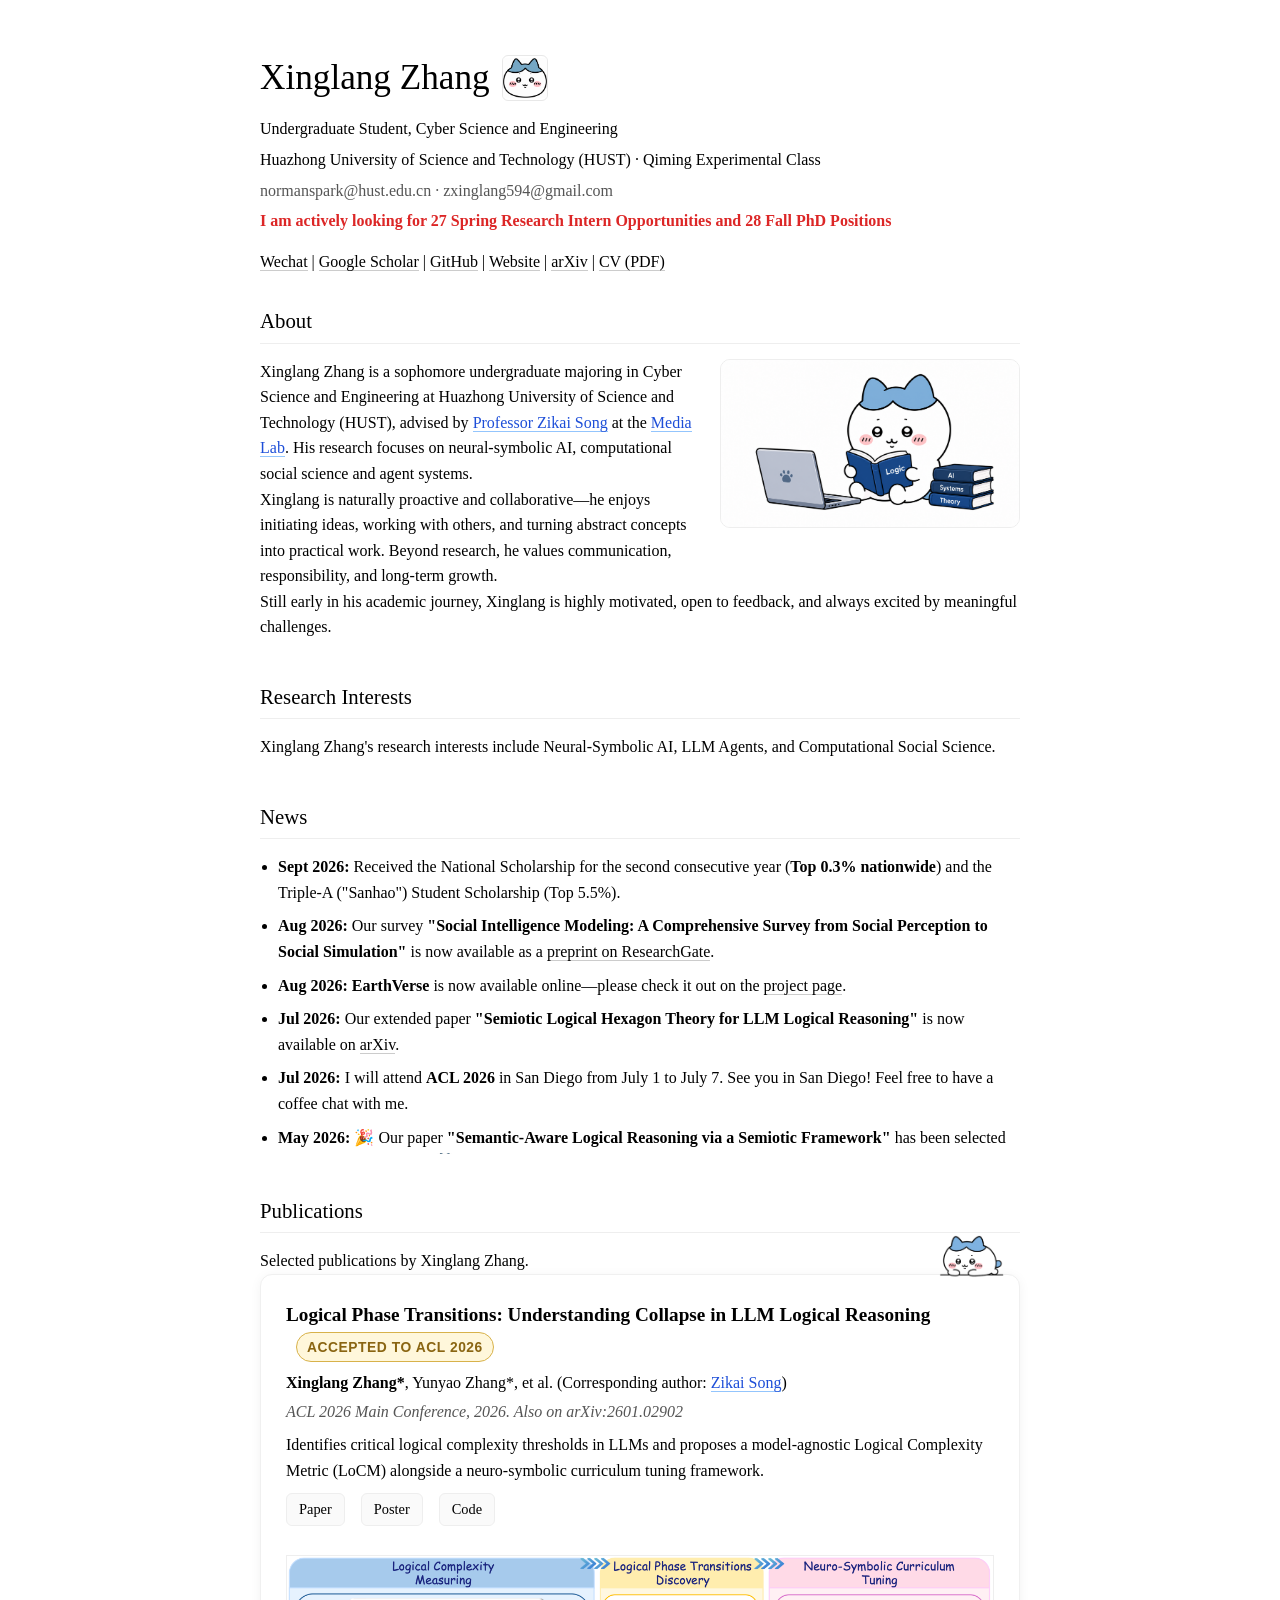
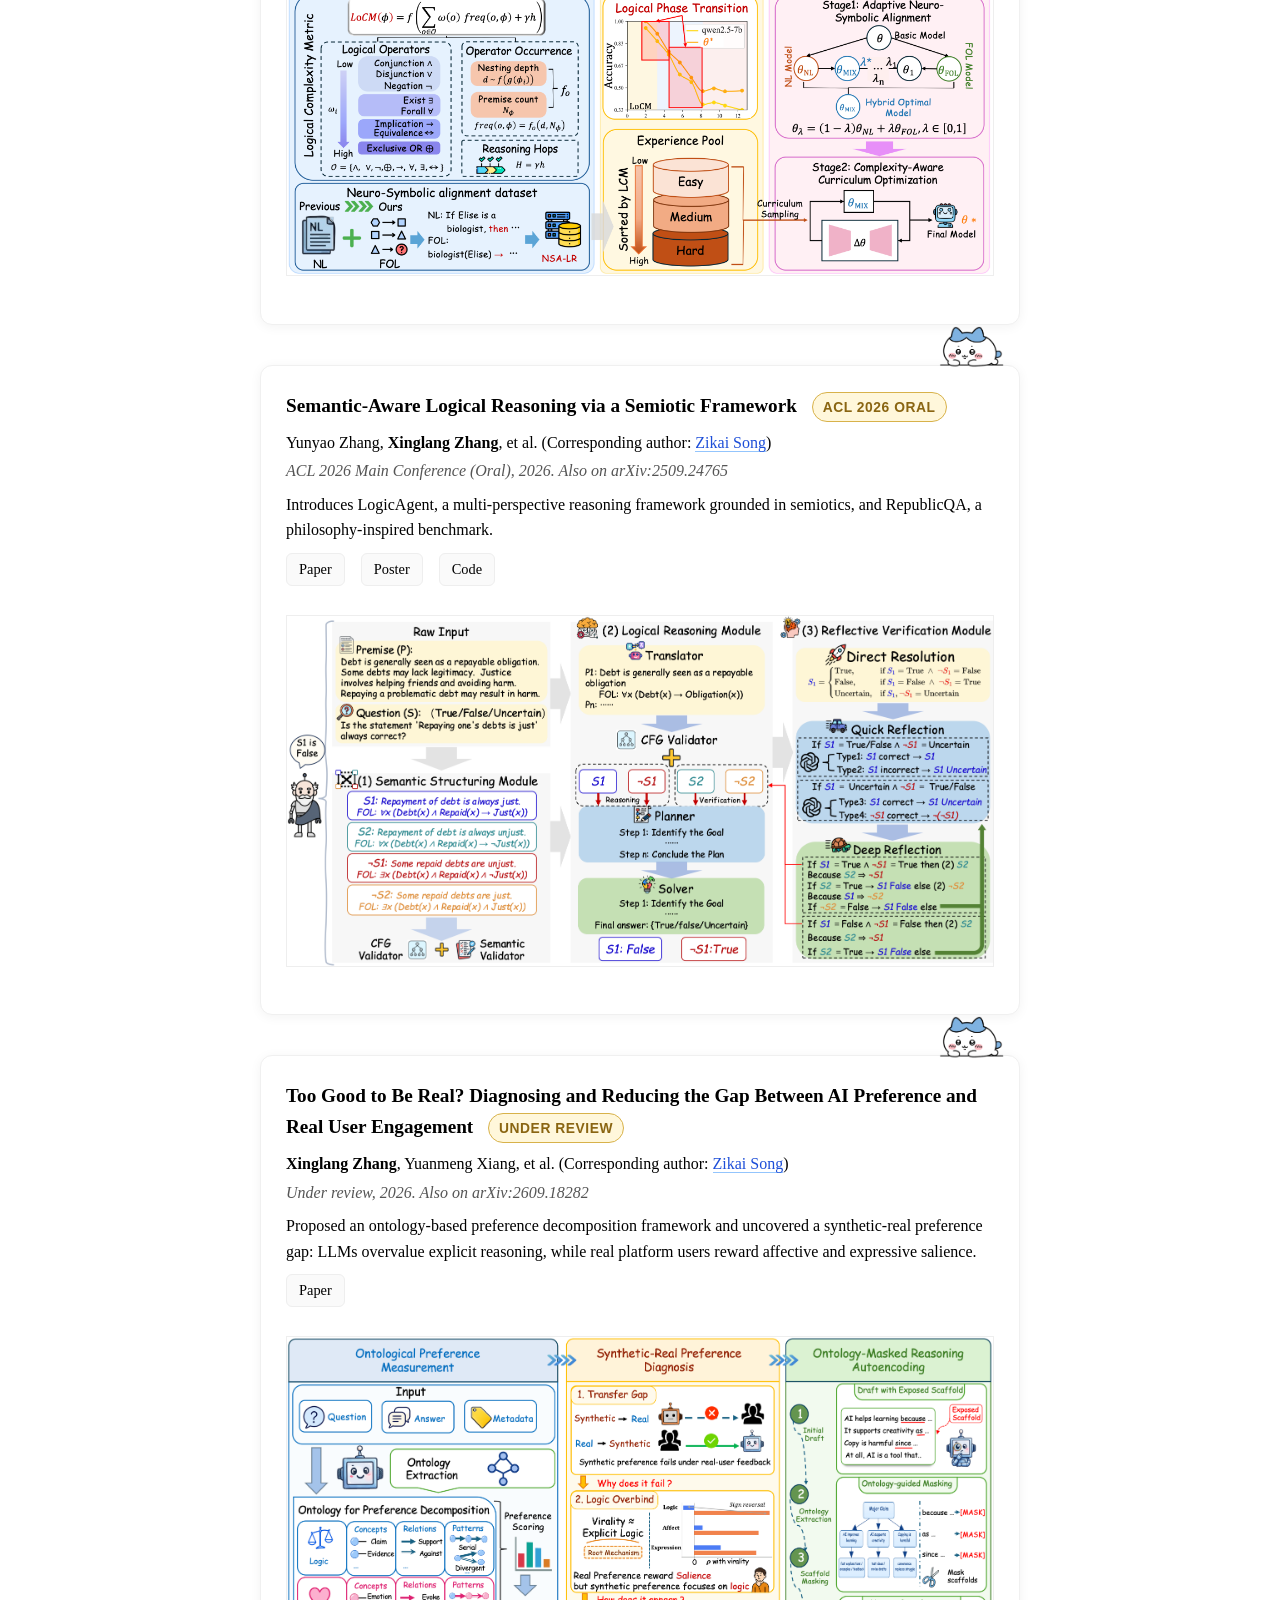
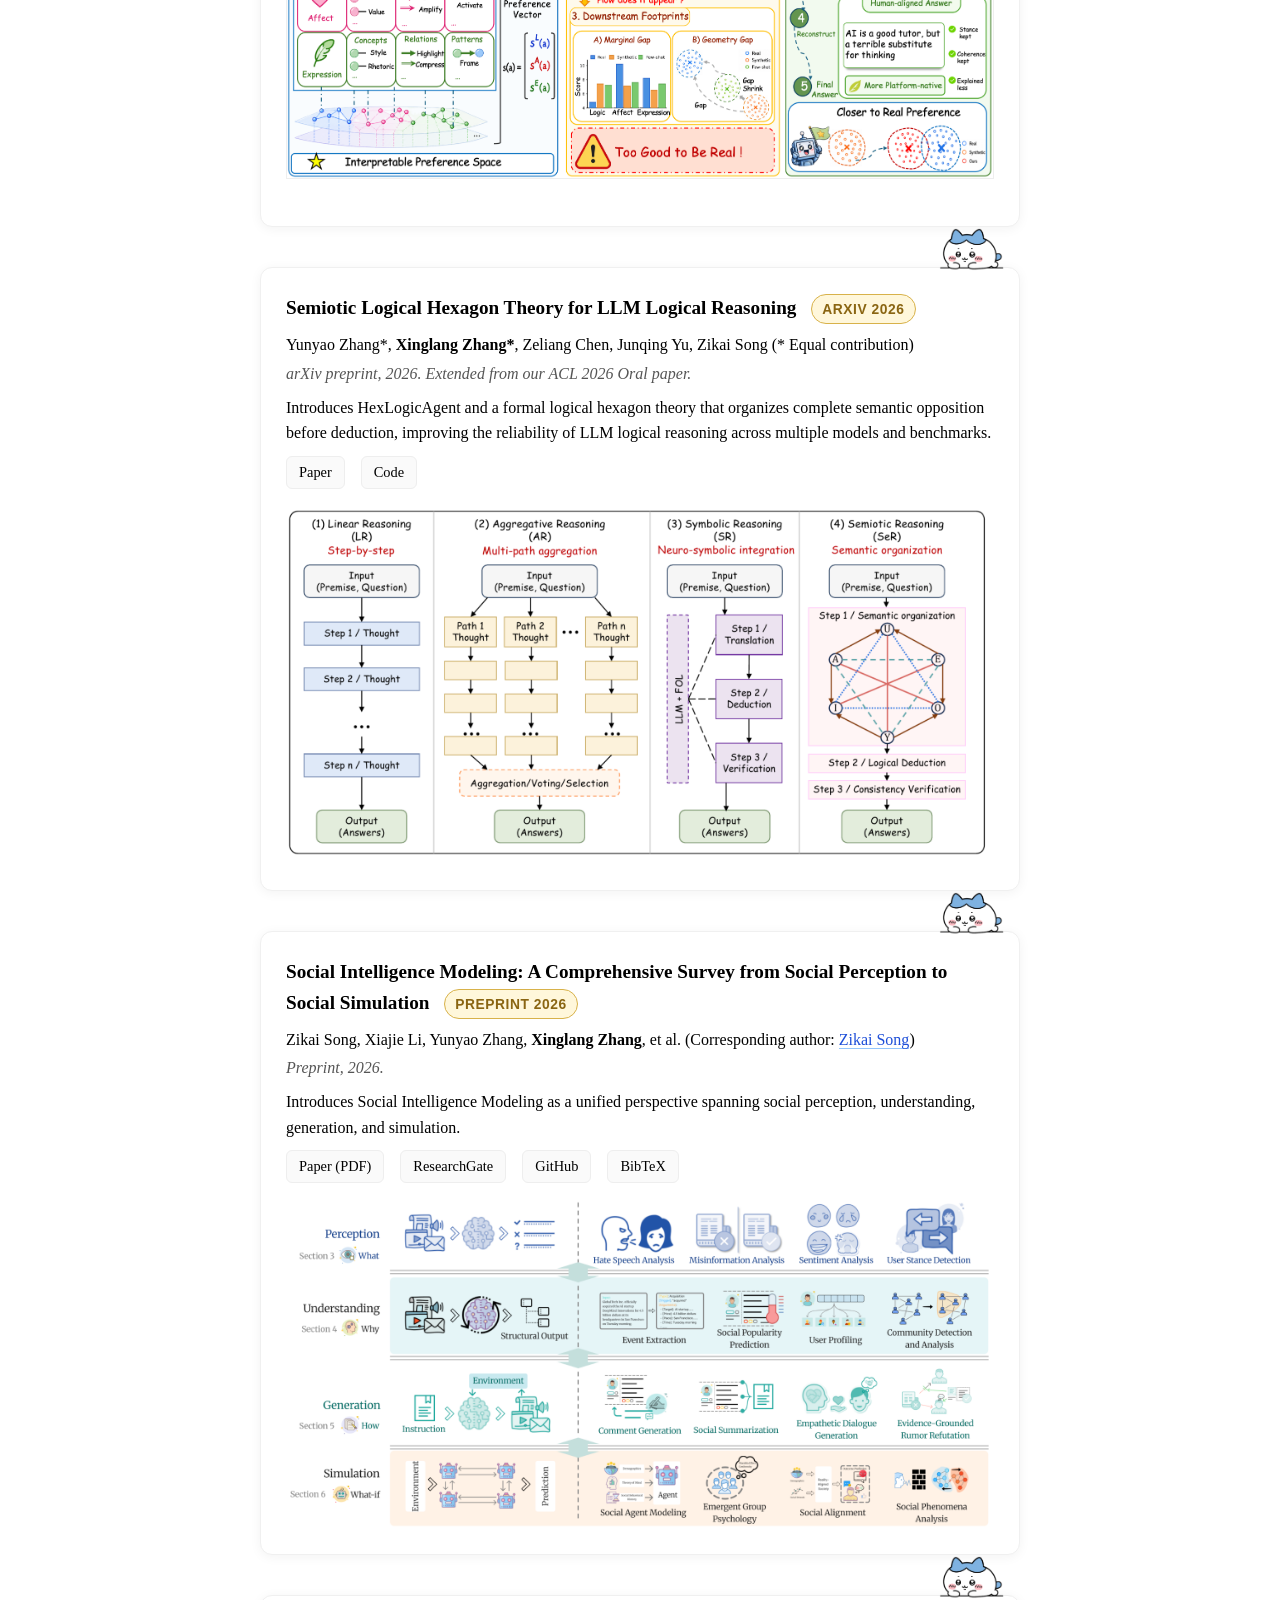
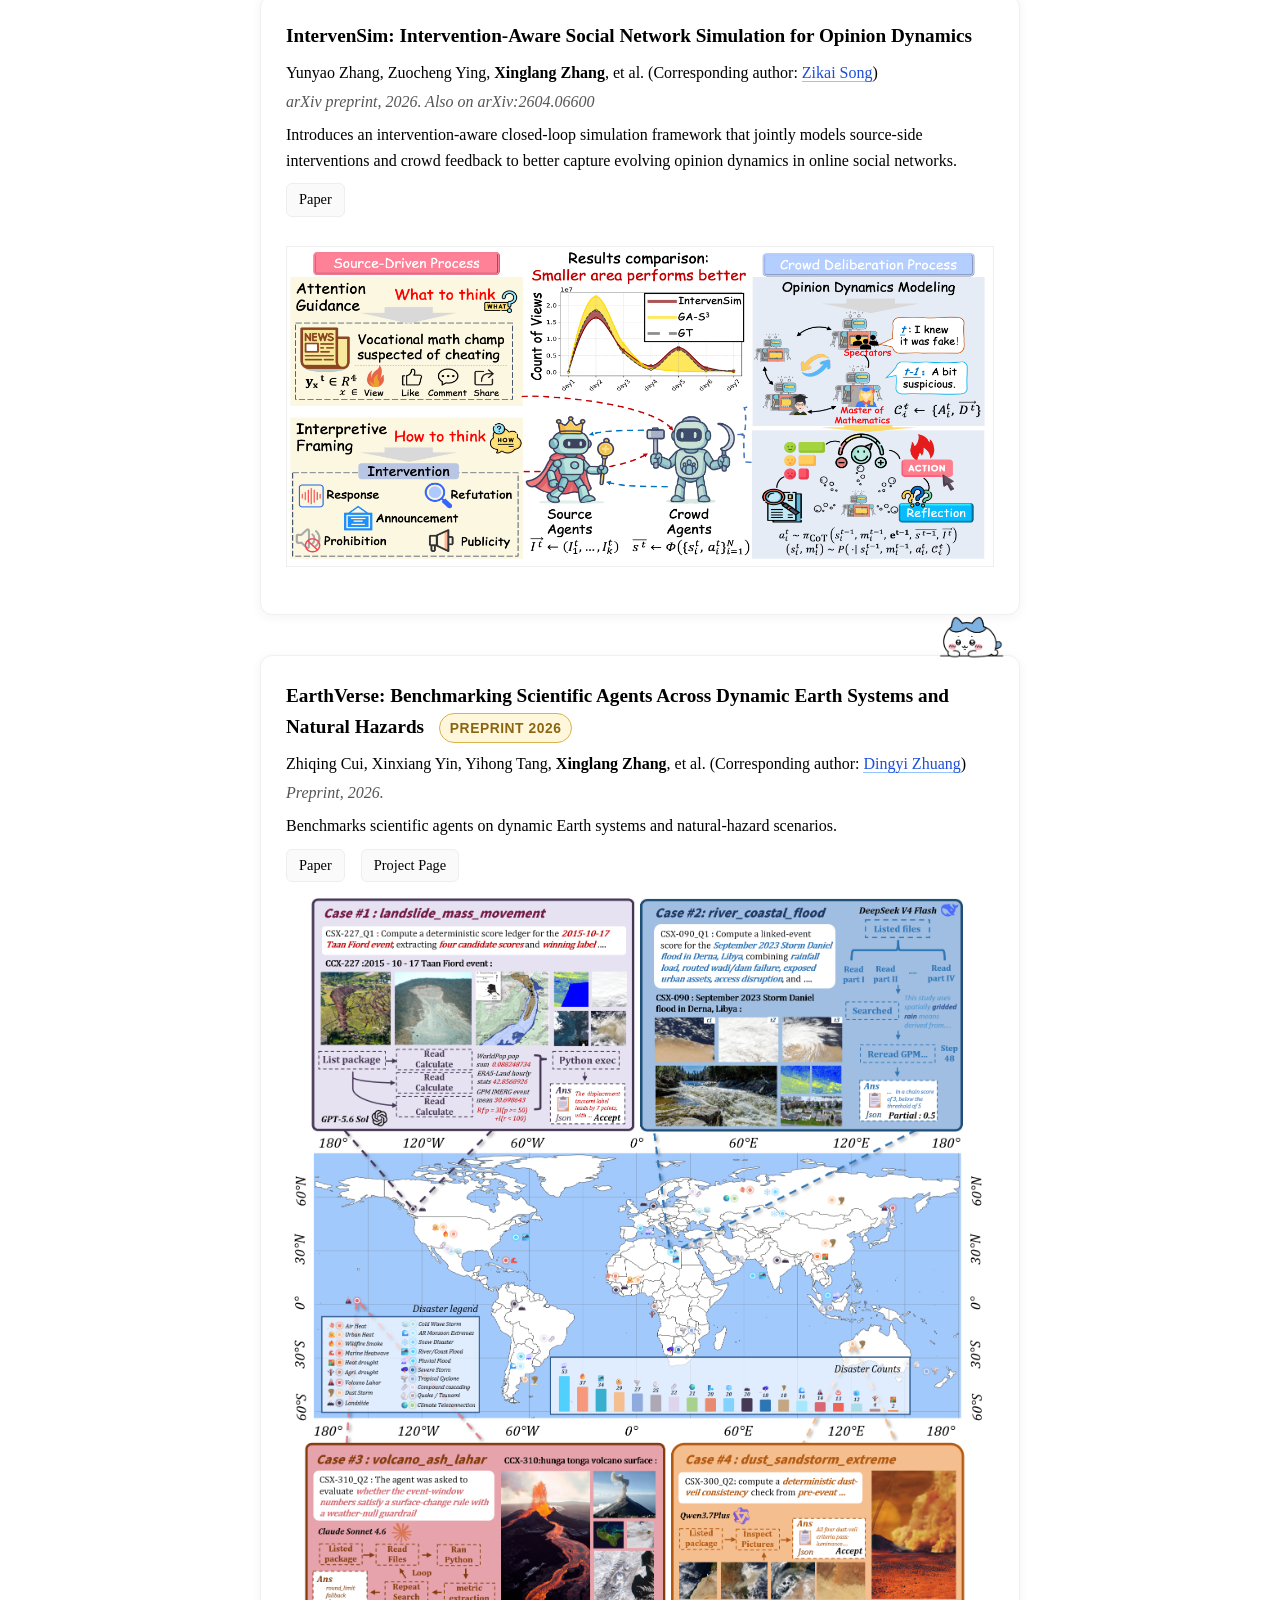
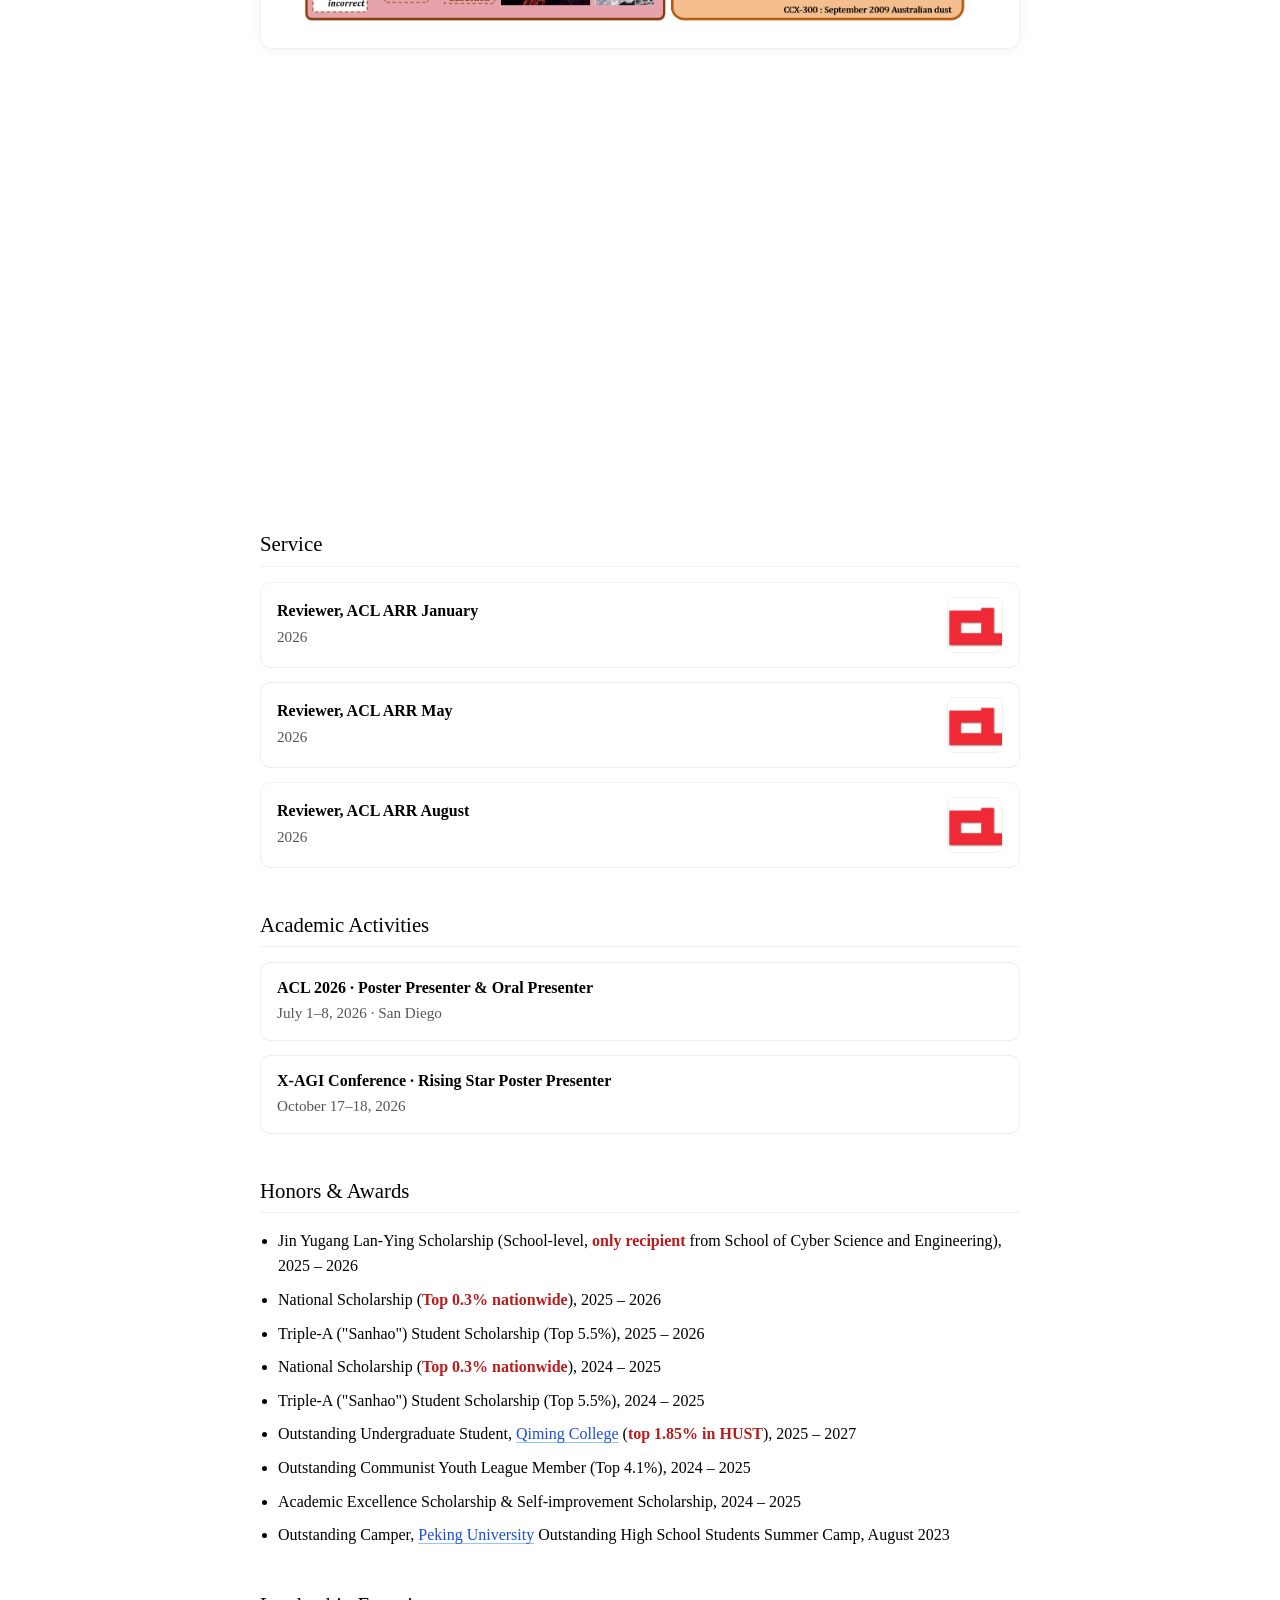
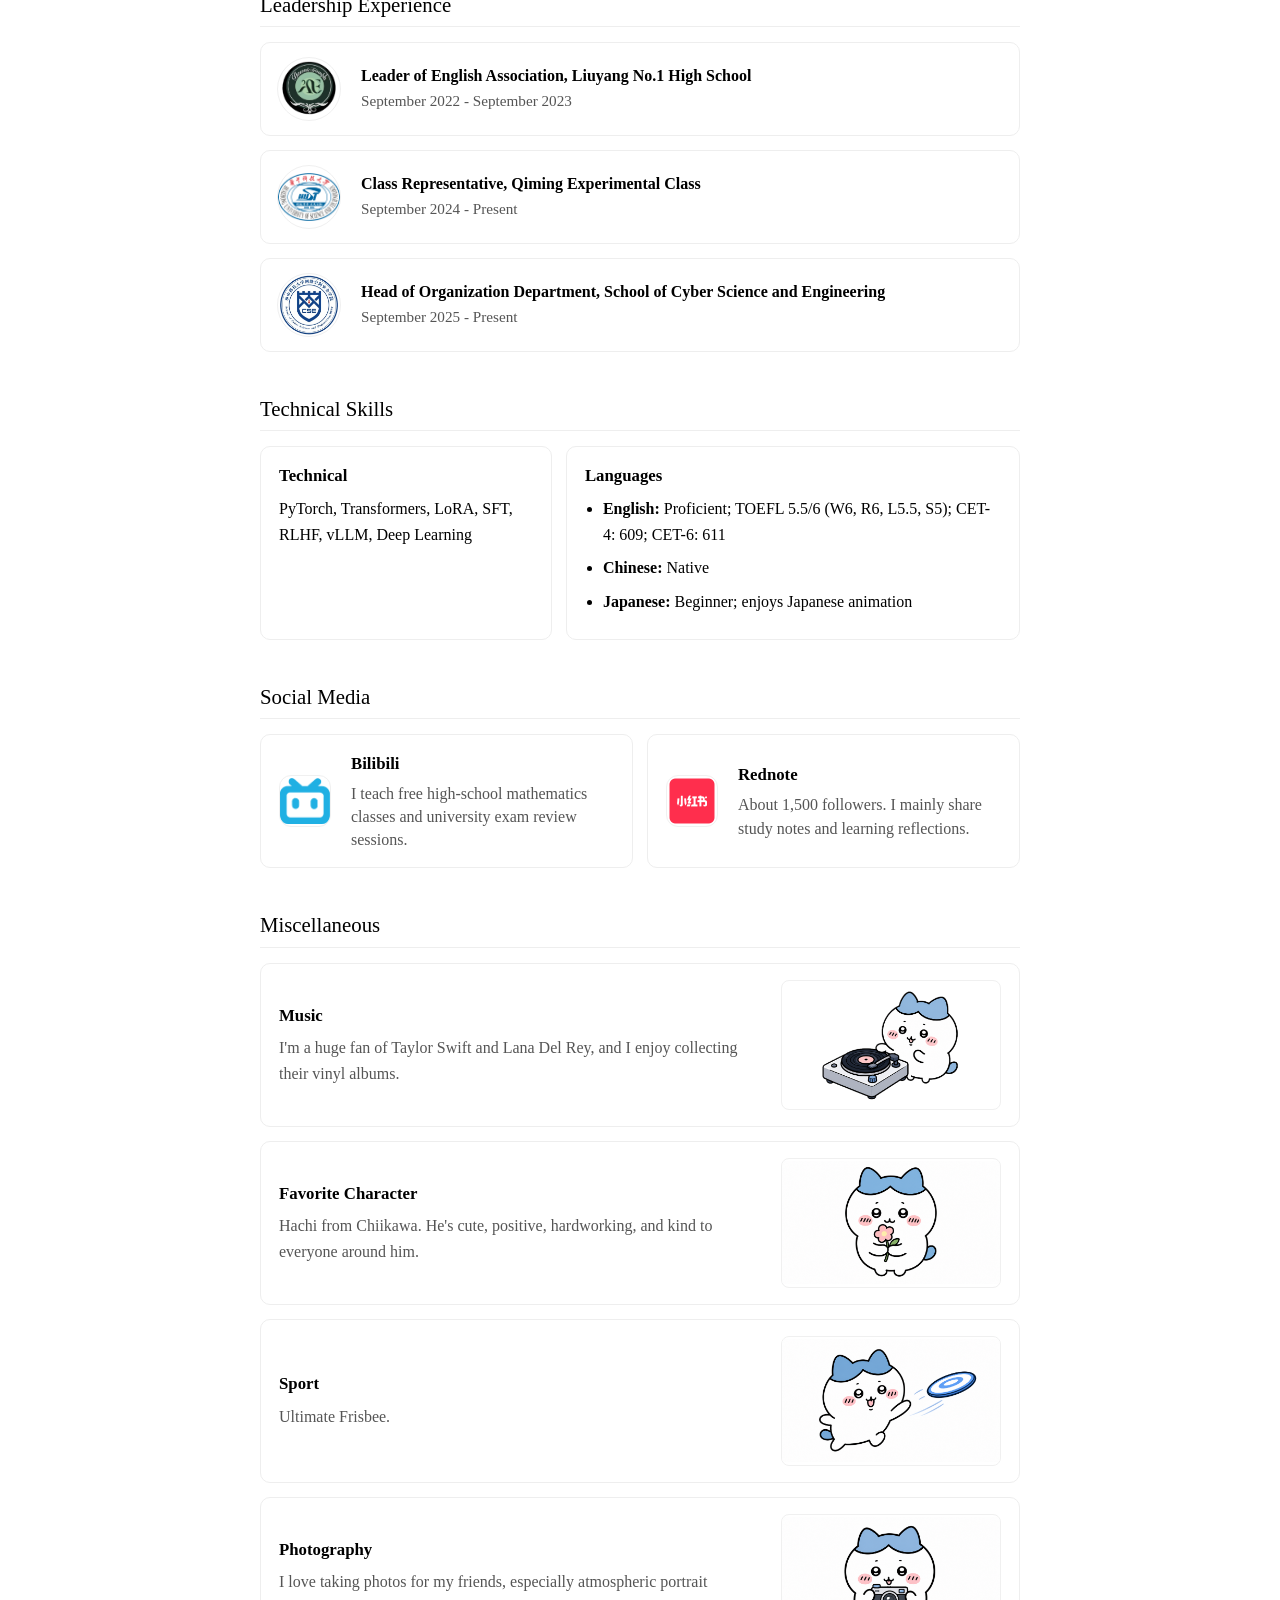
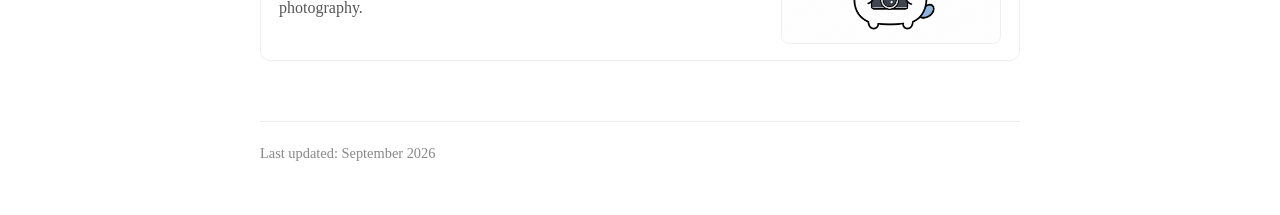
==== commit 620698f7: "Update publication details and ordering" ====
--- a/index.html
+++ b/index.html
@@ -90,6 +90,46 @@
 
             <div class="publication">
                 <img src="assets/lying-on-box-removebg-preview.png" class="pub-mascot" alt="">
+                <p class="pub-title"><a href="https://arxiv.org/abs/2601.02902">Logical Phase Transitions: Understanding Collapse in LLM Logical Reasoning</a> <span class="pub-badge">Accepted to ACL 2026</span></p>
+                <p class="pub-authors"><strong>Xinglang Zhang*</strong>, Yunyao Zhang*, et al. (Corresponding author: <a class="highlight-link" href="https://skyesong38.github.io/">Zikai Song</a>)</p>
+                <p class="pub-venue">ACL 2026 Main Conference, 2026. Also on arXiv:2601.02902</p>
+                <p>Identifies critical logical complexity thresholds in LLMs and proposes a model-agnostic Logical Complexity Metric (LoCM) alongside a neuro-symbolic curriculum tuning framework.</p>
+                <div class="pub-links">
+                    <a href="https://arxiv.org/abs/2601.02902">Paper</a>
+                    <a href="assets/Poster_Paper_2.pdf" target="_blank" rel="noopener noreferrer">Poster</a>
+                    <a href="https://github.com/AI4SS/Logical-Phase-Transitions">Code</a>
+                </div>
+                <img src="assets/Figure2_pipeline.png" alt="Logical Phase Transitions" width="100%">
+            </div>
+
+            <div class="publication">
+                <img src="assets/lying-on-box-removebg-preview.png" class="pub-mascot" alt="">
+                <p class="pub-title"><a href="https://arxiv.org/abs/2509.24765">Semantic-Aware Logical Reasoning via a Semiotic Framework</a> <span class="pub-badge">ACL 2026 Oral</span></p>
+                <p class="pub-authors">Yunyao Zhang, <strong>Xinglang Zhang</strong>, et al. (Corresponding author: <a class="highlight-link" href="https://skyesong38.github.io/">Zikai Song</a>)</p>
+                <p class="pub-venue">ACL 2026 Main Conference (Oral), 2026. Also on arXiv:2509.24765</p>
+                <p>Introduces LogicAgent, a multi-perspective reasoning framework grounded in semiotics, and RepublicQA, a philosophy-inspired benchmark.</p>
+                <div class="pub-links">
+                    <a href="https://arxiv.org/abs/2509.24765">Paper</a>
+                    <a href="assets/Poster_Paper_1.pdf" target="_blank" rel="noopener noreferrer">Poster</a>
+                    <a href="https://github.com/AI4SS/Logic-Agent">Code</a>
+                </div>
+                <img src="assets/Figure2-LogicAgentOverview.png" alt="LogicAgent" width="100%">
+            </div>
+
+            <div class="publication">
+                <img src="assets/lying-on-box-removebg-preview.png" class="pub-mascot" alt="">
+                <p class="pub-title"><a href="https://arxiv.org/abs/2609.18282">Too Good to Be Real? Diagnosing and Reducing the Gap Between AI Preference and Real User Engagement</a> <span class="pub-badge">Under Review</span></p>
+                <p class="pub-authors"><strong>Xinglang Zhang</strong>, Yuanmeng Xiang, et al. (Corresponding author: <a class="highlight-link" href="https://skyesong38.github.io/">Zikai Song</a>)</p>
+                <p class="pub-venue">Under review, 2026. Also on arXiv:2609.18282</p>
+                <p>Proposed an ontology-based preference decomposition framework and uncovered a synthetic-real preference gap: LLMs overvalue explicit reasoning, while real platform users reward affective and expressive salience.</p>
+                <div class="pub-links">
+                    <a href="https://arxiv.org/abs/2609.18282">Paper</a>
+                </div>
+                <img src="assets/Figure2_pipeline_OMRA.png" alt="Ontology-Masked Reasoning Autoencoding pipeline" width="100%">
+            </div>
+
+            <div class="publication">
+                <img src="assets/lying-on-box-removebg-preview.png" class="pub-mascot" alt="">
                 <p class="pub-title"><a href="https://arxiv.org/abs/2607.21933">Semiotic Logical Hexagon Theory for LLM Logical Reasoning</a> <span class="pub-badge">arXiv 2026</span></p>
                 <p class="pub-authors">Yunyao Zhang*, <strong>Xinglang Zhang*</strong>, Zeliang Chen, Junqing Yu, Zikai Song (* Equal contribution)</p>
                 <p class="pub-venue">arXiv preprint, 2026. Extended from our ACL 2026 Oral paper.</p>
@@ -103,55 +143,6 @@
 
             <div class="publication">
                 <img src="assets/lying-on-box-removebg-preview.png" class="pub-mascot" alt="">
-                <p class="pub-title"><a href="https://arxiv.org/abs/2509.24765">Semantic-Aware Logical Reasoning via a Semiotic Framework</a> <span class="pub-badge">ACL 2026 Oral</span></p>
-                <p class="pub-authors">Yunyao Zhang, <strong>Xinglang Zhang</strong>, et al. (Corresponding author: <a class="highlight-link" href="https://skyesong38.github.io/">Zikai Song</a>)</p>
-                <p class="pub-venue">ACL 2026 Main Conference (Oral), 2026. Also on arXiv:2509.24765</p>
-                <p>Introduces LogicAgent, a multi-perspective reasoning framework grounded in semiotics, and RepublicQA, a philosophy-inspired benchmark.</p>
-                <div class="pub-links">
-                    <a href="https://arxiv.org/abs/2509.24765">Paper</a>
-                    <a href="assets/Poster_Paper_1.pdf" target="_blank" rel="noopener noreferrer">Poster</a>
-                    <a href="https://github.com/AI4SS/Logic-Agent">Code</a>
-                </div>
-                <img src="assets/Figure2-LogicAgentOverview.png" alt="LogicAgent" width="100%">
-            </div>
-
-            <div class="publication">
-                <img src="assets/lying-on-box-removebg-preview.png" class="pub-mascot" alt="">
-                <p class="pub-title"><a href="https://arxiv.org/abs/2601.02902">Logical Phase Transitions: Understanding Collapse in LLM Logical Reasoning</a> <span class="pub-badge">Accepted to ACL 2026</span></p>
-                <p class="pub-authors"><strong>Xinglang Zhang*</strong>, Yunyao Zhang*, et al. (Corresponding author: <a class="highlight-link" href="https://skyesong38.github.io/">Zikai Song</a>)</p>
-                <p class="pub-venue">ACL 2026 Main Conference, 2026. Also on arXiv:2601.02902</p>
-                <p>Identifies critical logical complexity thresholds in LLMs and proposes a model-agnostic Logical Complexity Metric (LoCM) alongside a neuro-symbolic curriculum tuning framework.</p>
-                <div class="pub-links">
-                    <a href="https://arxiv.org/abs/2601.02902">Paper</a>
-                    <a href="assets/Poster_Paper_2.pdf" target="_blank" rel="noopener noreferrer">Poster</a>
-                    <a href="https://github.com/AI4SS/Logical-Phase-Transitions">Code</a>
-                </div>
-                <img src="assets/Figure2_pipeline.png" alt="Logical Phase Transitions" width="100%">
-            </div>
-
-            <div class="publication">
-                <img src="assets/lying-on-box-removebg-preview.png" class="pub-mascot" alt="">
-                <p class="pub-title"><strong>Too Good to Be Real: AI Synthetic Preference Misreads What Real Humans Reward</strong> <span class="pub-badge">Under Review</span></p>
-                <p class="pub-authors"><strong>Xinglang Zhang</strong>, Yuanmeng Xiang, et al. (Corresponding author: <a class="highlight-link" href="https://skyesong38.github.io/">Zikai Song</a>)</p>
-                <p class="pub-venue">Under review, 2026.</p>
-                <p>Proposed an ontology-based preference decomposition framework and uncovered a synthetic-real preference gap: LLMs overvalue explicit reasoning, while real platform users reward affective and expressive salience.</p>
-                <img src="assets/Figure2_pipeline_OMRA.png" alt="Ontology-Masked Reasoning Autoencoding pipeline" width="100%">
-            </div>
-
-            <div class="publication">
-                <img src="assets/lying-on-box-removebg-preview.png" class="pub-mascot" alt="">
-                <p class="pub-title"><a href="https://arxiv.org/abs/2604.06600">IntervenSim: Intervention-Aware Social Network Simulation for Opinion Dynamics</a></p>
-                <p class="pub-authors">Yunyao Zhang, Zuocheng Ying, <strong>Xinglang Zhang</strong>, et al. (Corresponding author: <a class="highlight-link" href="https://skyesong38.github.io/">Zikai Song</a>)</p>   
-                <p class="pub-venue">arXiv preprint, 2026. Also on arXiv:2604.06600</p>
-                <p>Introduces an intervention-aware closed-loop simulation framework that jointly models source-side interventions and crowd feedback to better capture evolving opinion dynamics in online social networks.</p>
-                <div class="pub-links">
-                    <a href="https://arxiv.org/abs/2604.06600">Paper</a>
-                </div>
-                <img src="assets/fig2_IntervenSim_pipline.png" alt="IntervenSim pipeline figure" width="100%">
-            </div>
-
-            <div class="publication">
-                <img src="assets/lying-on-box-removebg-preview.png" class="pub-mascot" alt="">
                 <p class="pub-title"><a href="papers/social-intelligence-modeling-survey.pdf" target="_blank" rel="noopener noreferrer">Social Intelligence Modeling: A Comprehensive Survey from Social Perception to Social Simulation</a> <span class="pub-badge">Preprint 2026</span></p>
                 <p class="pub-authors">Zikai Song, Xiajie Li, Yunyao Zhang, <strong>Xinglang Zhang</strong>, et al. (Corresponding author: <a class="highlight-link" href="https://skyesong38.github.io/">Zikai Song</a>)</p>
                 <p class="pub-venue">Preprint, 2026.</p>
@@ -167,12 +158,24 @@
 
             <div class="publication">
                 <img src="assets/lying-on-box-removebg-preview.png" class="pub-mascot" alt="">
-                <p class="pub-title"><a href="https://arxiv.org/pdf/2608.23525">EarthVerse: Benchmarking Scientific Agents Across Dynamic Earth Systems and Natural Hazards</a> <span class="pub-badge">Preprint 2026</span></p>
+                <p class="pub-title"><a href="https://arxiv.org/abs/2604.06600">IntervenSim: Intervention-Aware Social Network Simulation for Opinion Dynamics</a></p>
+                <p class="pub-authors">Yunyao Zhang, Zuocheng Ying, <strong>Xinglang Zhang</strong>, et al. (Corresponding author: <a class="highlight-link" href="https://skyesong38.github.io/">Zikai Song</a>)</p>
+                <p class="pub-venue">arXiv preprint, 2026. Also on arXiv:2604.06600</p>
+                <p>Introduces an intervention-aware closed-loop simulation framework that jointly models source-side interventions and crowd feedback to better capture evolving opinion dynamics in online social networks.</p>
+                <div class="pub-links">
+                    <a href="https://arxiv.org/abs/2604.06600">Paper</a>
+                </div>
+                <img src="assets/fig2_IntervenSim_pipline.png" alt="IntervenSim pipeline figure" width="100%">
+            </div>
+
+            <div class="publication">
+                <img src="assets/lying-on-box-removebg-preview.png" class="pub-mascot" alt="">
+                <p class="pub-title"><a href="https://arxiv.org/abs/2608.23525">EarthVerse: Benchmarking Scientific Agents Across Dynamic Earth Systems and Natural Hazards</a> <span class="pub-badge">Preprint 2026</span></p>
                 <p class="pub-authors">Zhiqing Cui, Xinxiang Yin, Yihong Tang, <strong>Xinglang Zhang</strong>, et al. (Corresponding author: <a class="highlight-link" href="https://zhuangdingyi.github.io/">Dingyi Zhuang</a>)</p>
                 <p class="pub-venue">Preprint, 2026.</p>
                 <p>Benchmarks scientific agents on dynamic Earth systems and natural-hazard scenarios.</p>
                 <div class="pub-links">
-                    <a href="https://arxiv.org/pdf/2608.23525">Paper</a>
+                    <a href="https://arxiv.org/abs/2608.23525">Paper</a>
                     <a href="https://cuizhiq.github.io/EarthVerse/">Project Page</a>
                 </div>
                 <img class="pub-figure" src="assets/Overview-of-EarthVerse.png" alt="EarthVerse overview of scientific agents and global natural-hazard scenarios">
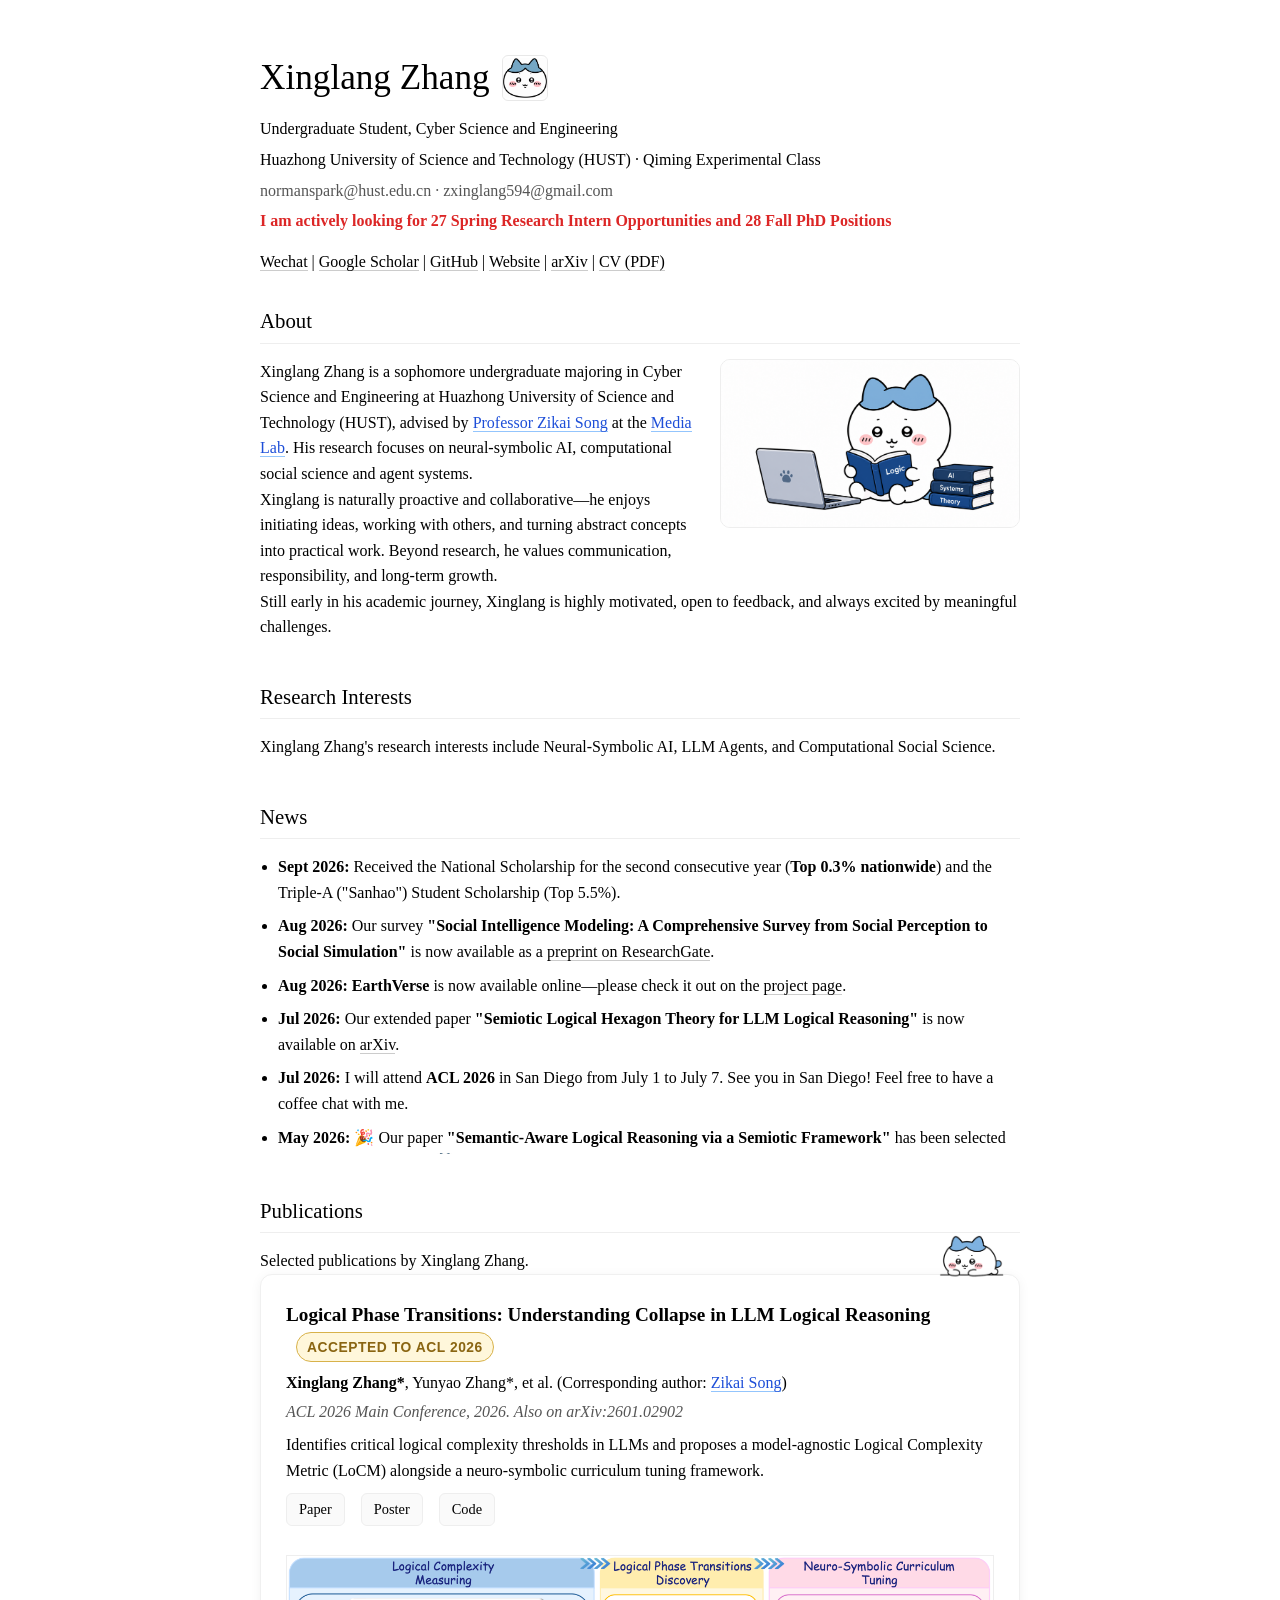
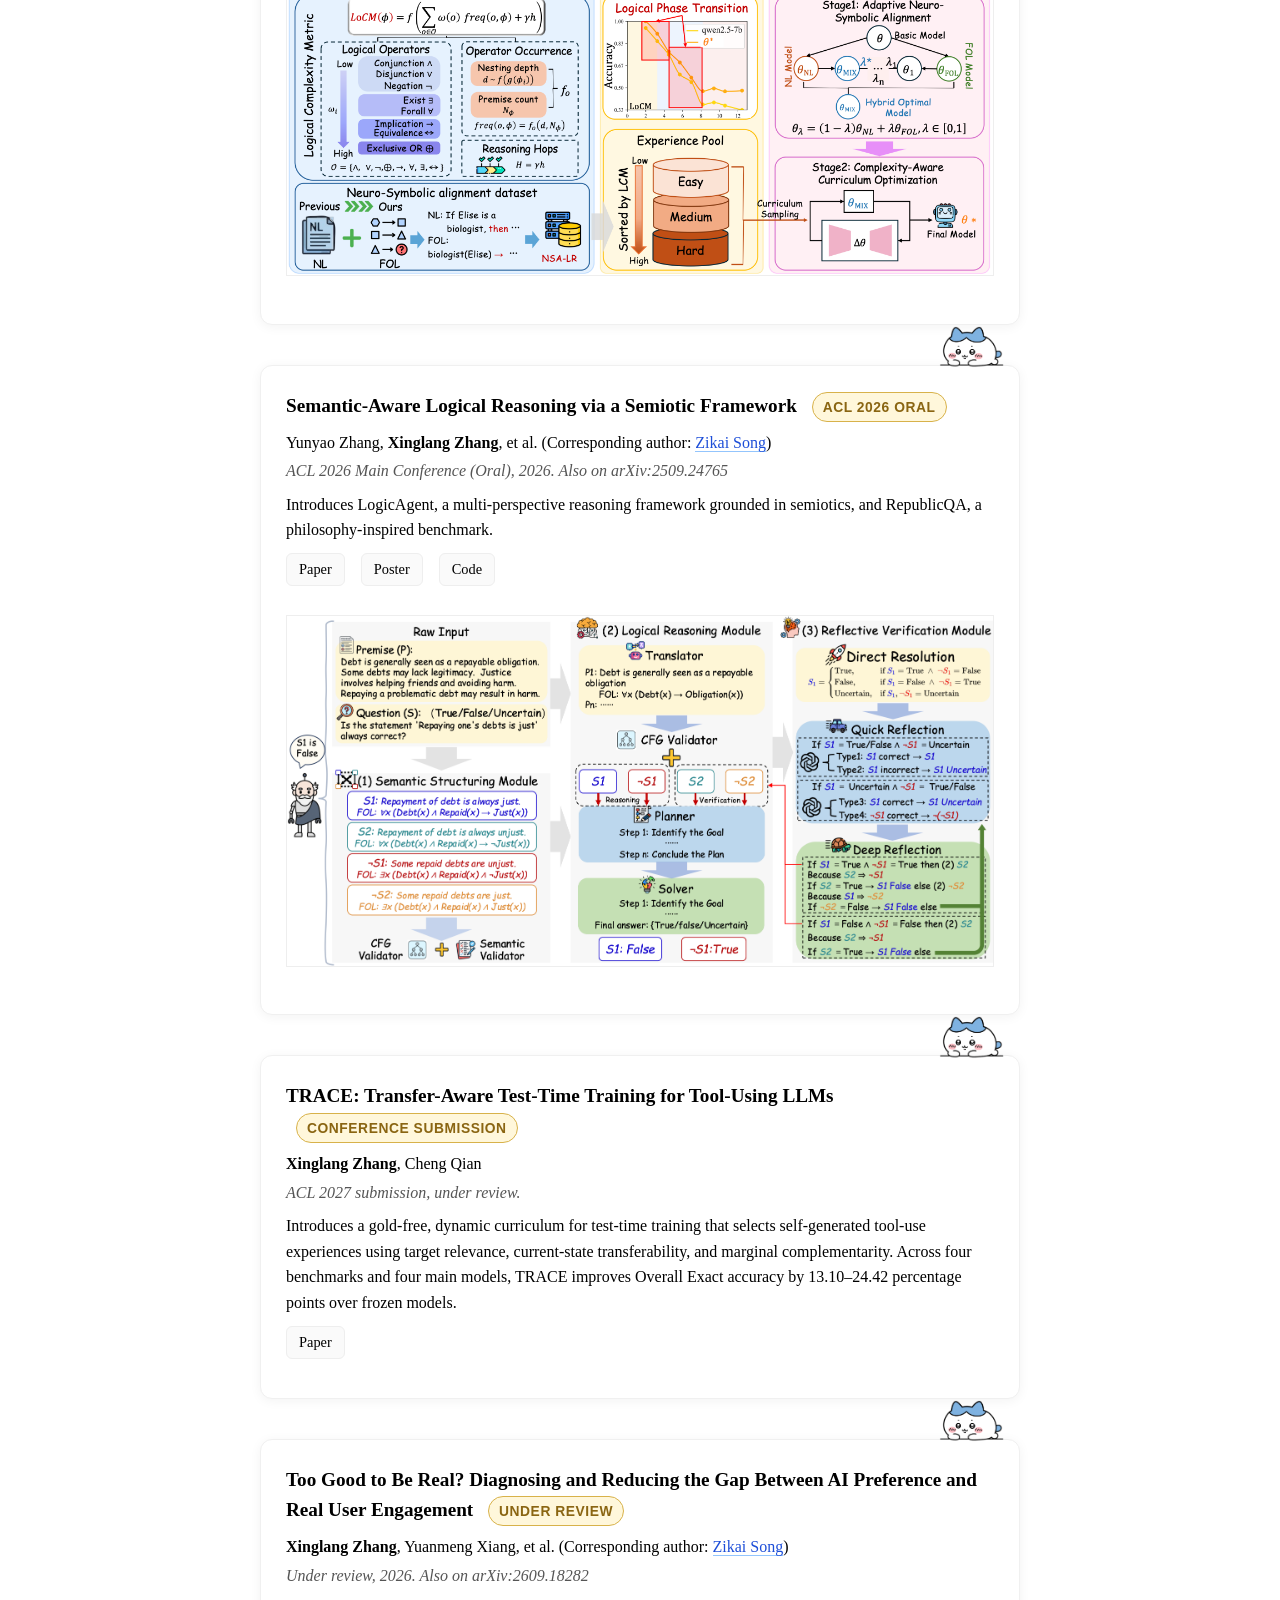
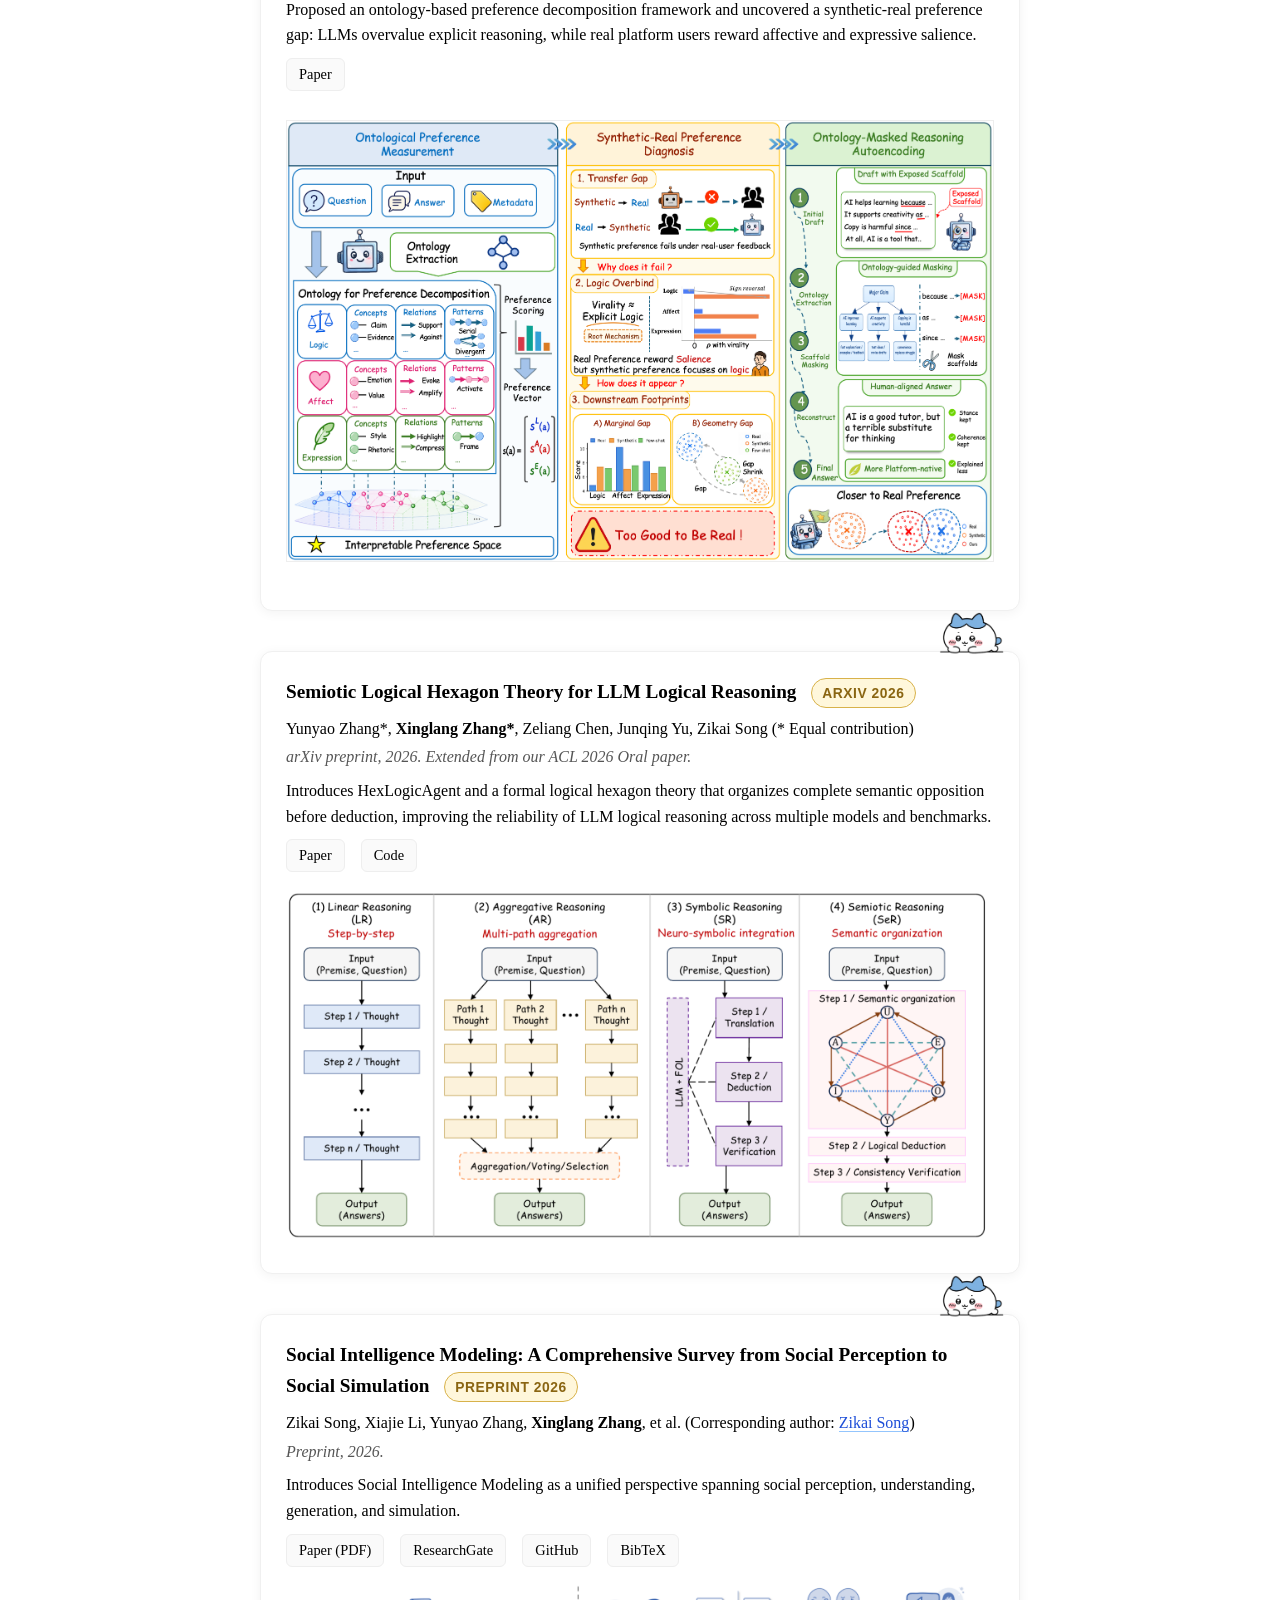
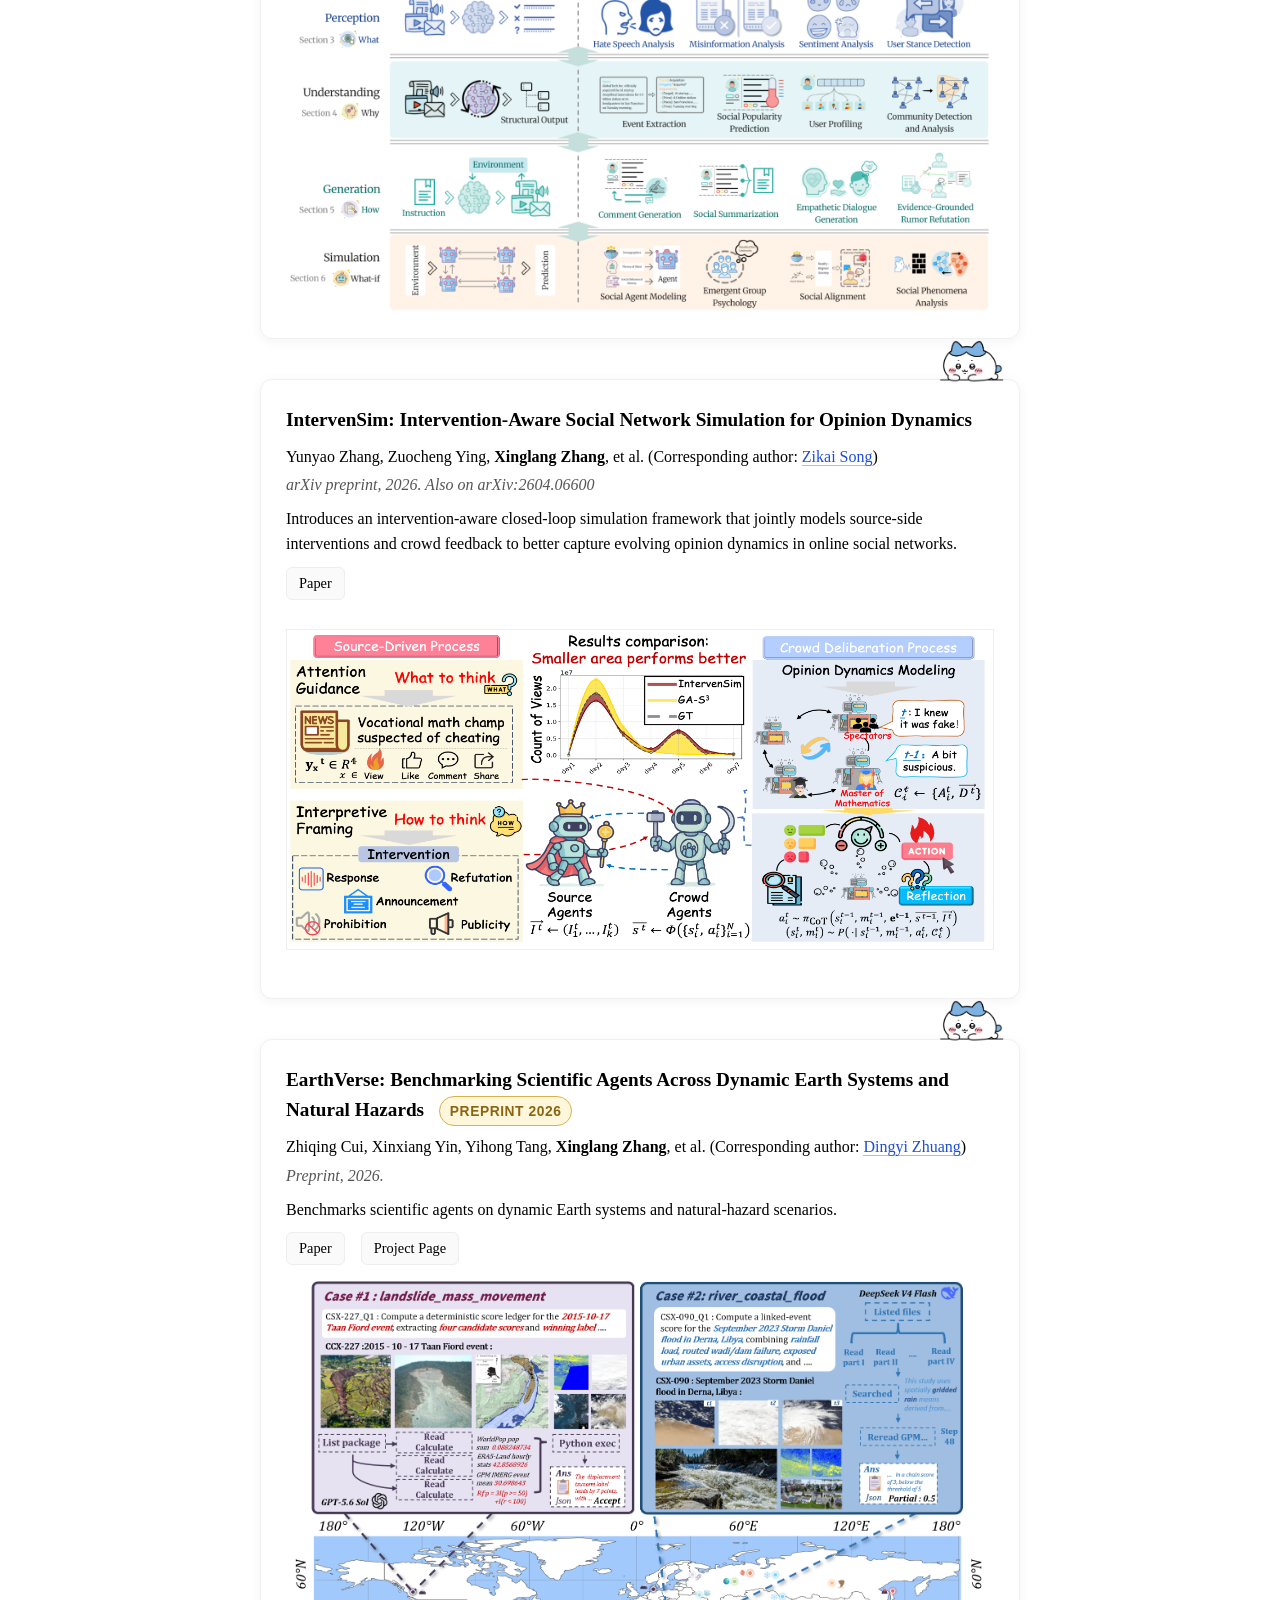
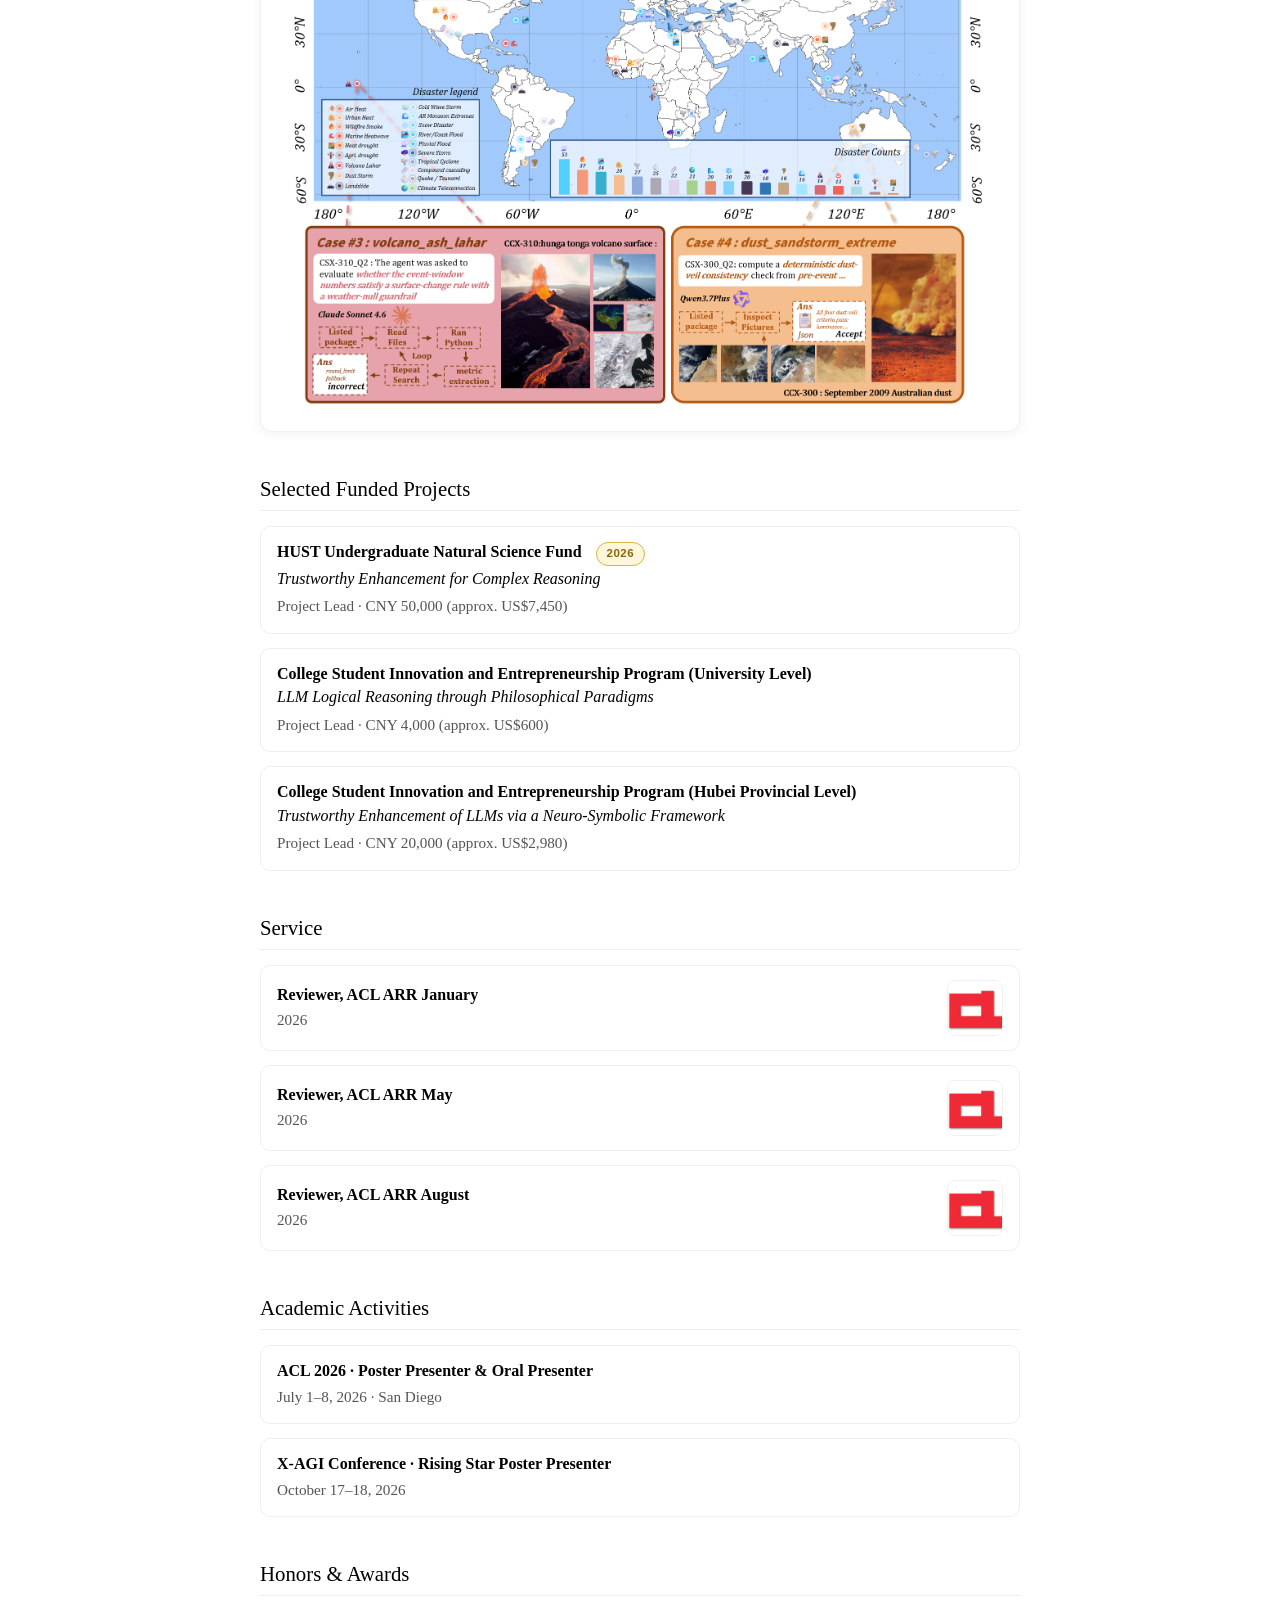
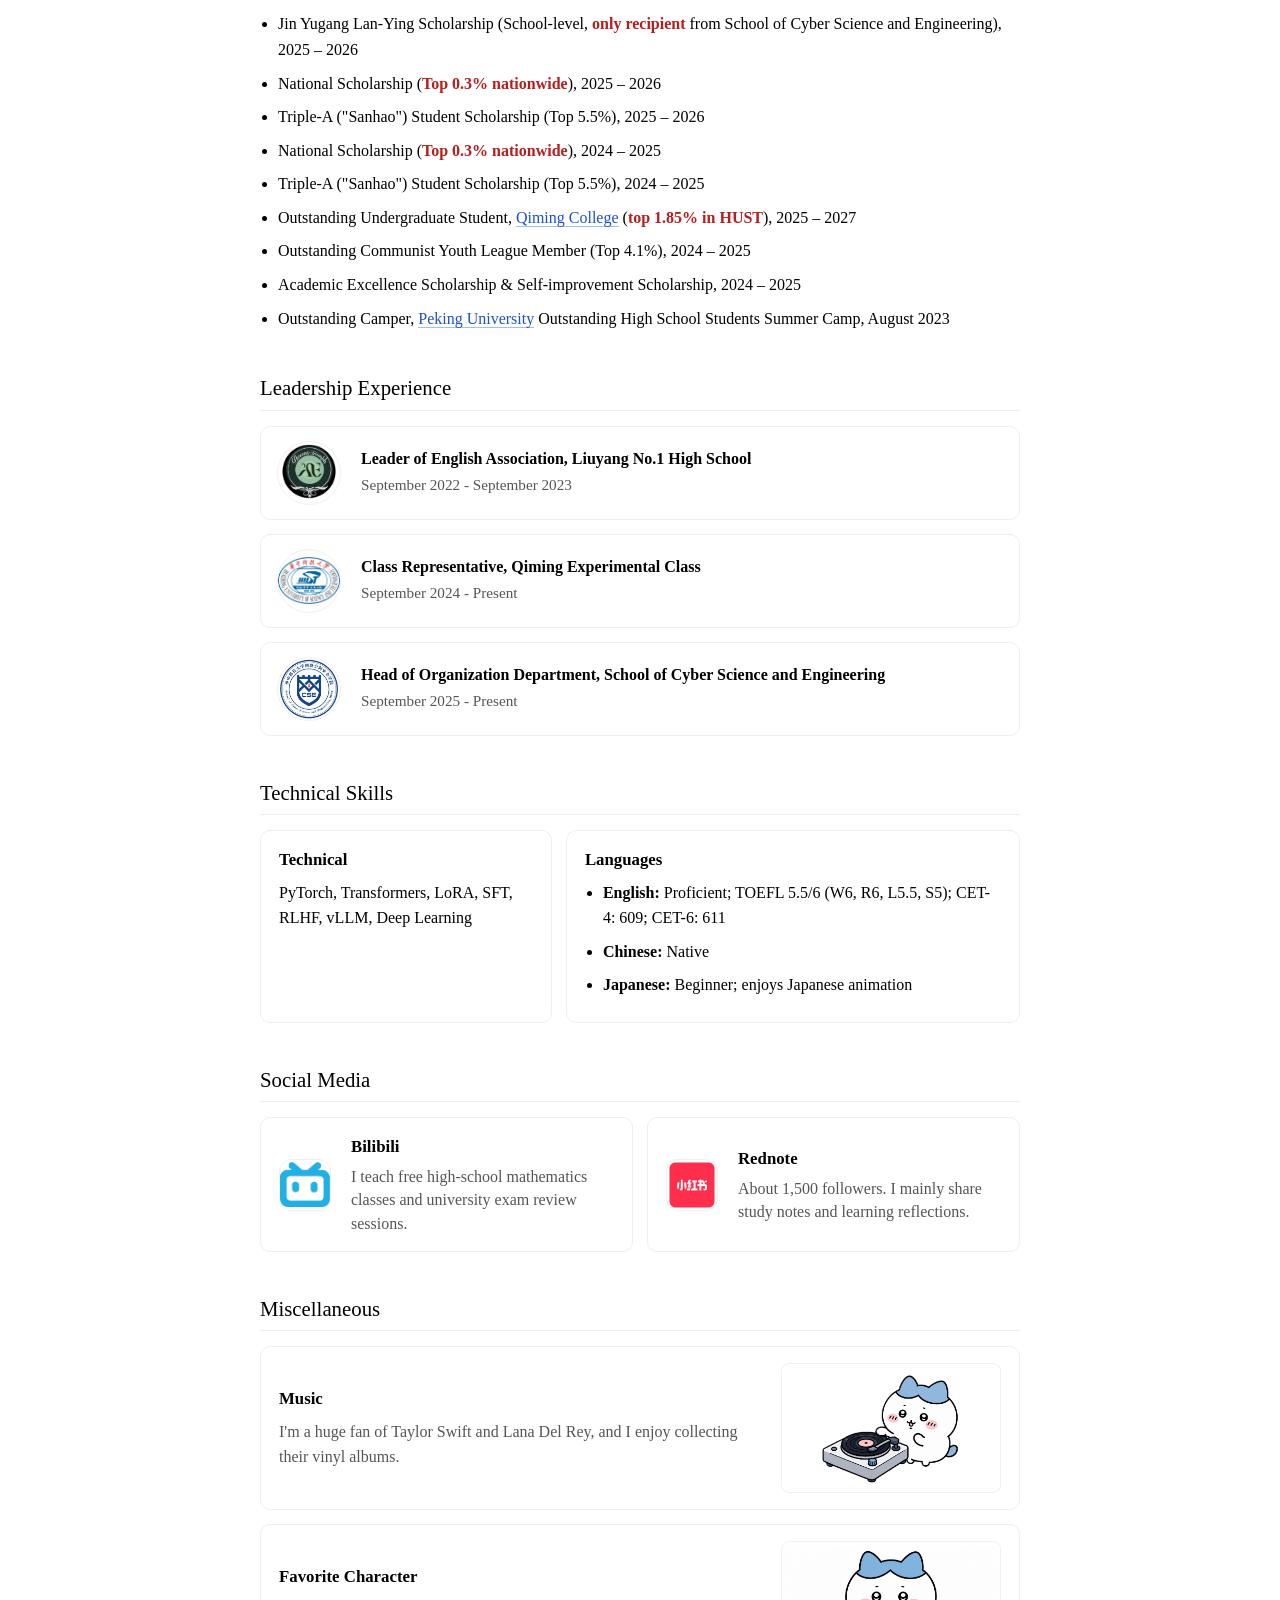
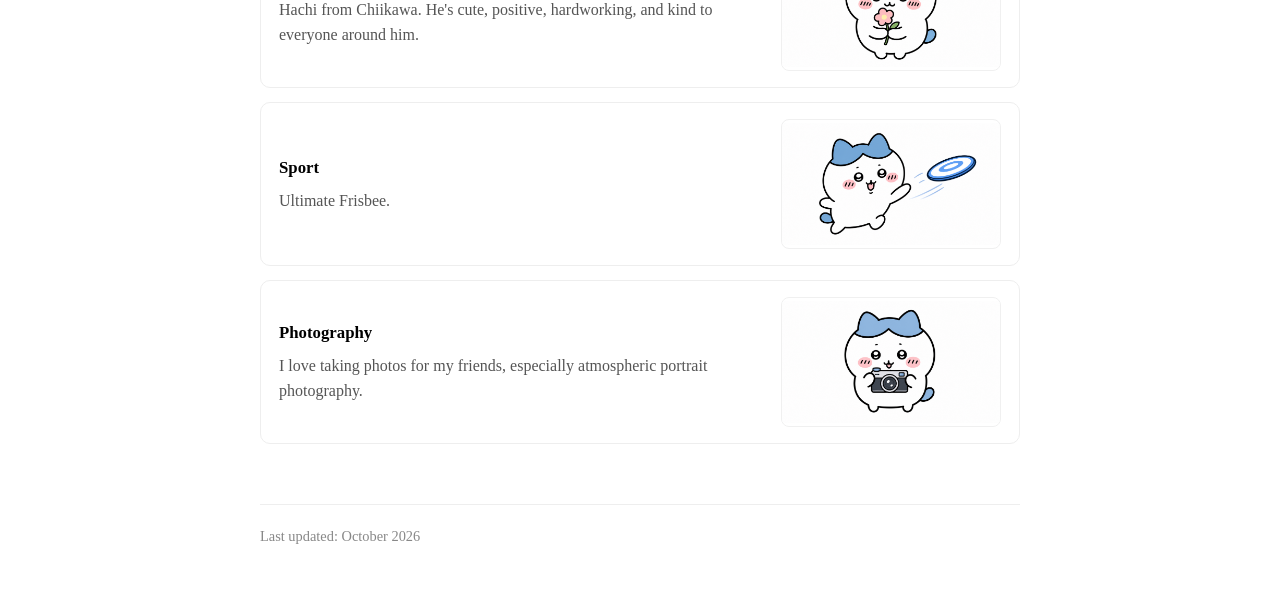
==== commit 1305e265: "Add TRACE publication and cross-references to CV" ====
--- a/index.html
+++ b/index.html
@@ -118,6 +118,17 @@
 
             <div class="publication">
                 <img src="assets/lying-on-box-removebg-preview.png" class="pub-mascot" alt="">
+                <p class="pub-title"><a href="https://drive.google.com/file/d/1_pGifgLGeNbYhm97wl-YnW84gn0-pHmm/view?usp=sharing">TRACE: Transfer-Aware Test-Time Training for Tool-Using LLMs</a> <span class="pub-badge">Conference Submission</span></p>
+                <p class="pub-authors"><strong>Xinglang Zhang</strong>, Cheng Qian</p>
+                <p class="pub-venue">ACL 2027 submission, under review.</p>
+                <p>Introduces a gold-free, dynamic curriculum for test-time training that selects self-generated tool-use experiences using target relevance, current-state transferability, and marginal complementarity. Across four benchmarks and four main models, TRACE improves Overall Exact accuracy by 13.10–24.42 percentage points over frozen models.</p>
+                <div class="pub-links">
+                    <a href="https://drive.google.com/file/d/1_pGifgLGeNbYhm97wl-YnW84gn0-pHmm/view?usp=sharing">Paper</a>
+                </div>
+            </div>
+
+            <div class="publication">
+                <img src="assets/lying-on-box-removebg-preview.png" class="pub-mascot" alt="">
                 <p class="pub-title"><a href="https://arxiv.org/abs/2609.18282">Too Good to Be Real? Diagnosing and Reducing the Gap Between AI Preference and Real User Engagement</a> <span class="pub-badge">Under Review</span></p>
                 <p class="pub-authors"><strong>Xinglang Zhang</strong>, Yuanmeng Xiang, et al. (Corresponding author: <a class="highlight-link" href="https://skyesong38.github.io/">Zikai Song</a>)</p>
                 <p class="pub-venue">Under review, 2026. Also on arXiv:2609.18282</p>
@@ -369,7 +380,7 @@
         </section>
 
         <footer>
-            <p>Last updated: September 2026</p>
+            <p>Last updated: October 2026</p>
         </footer>
     </div>
     <script src="script.js"></script>
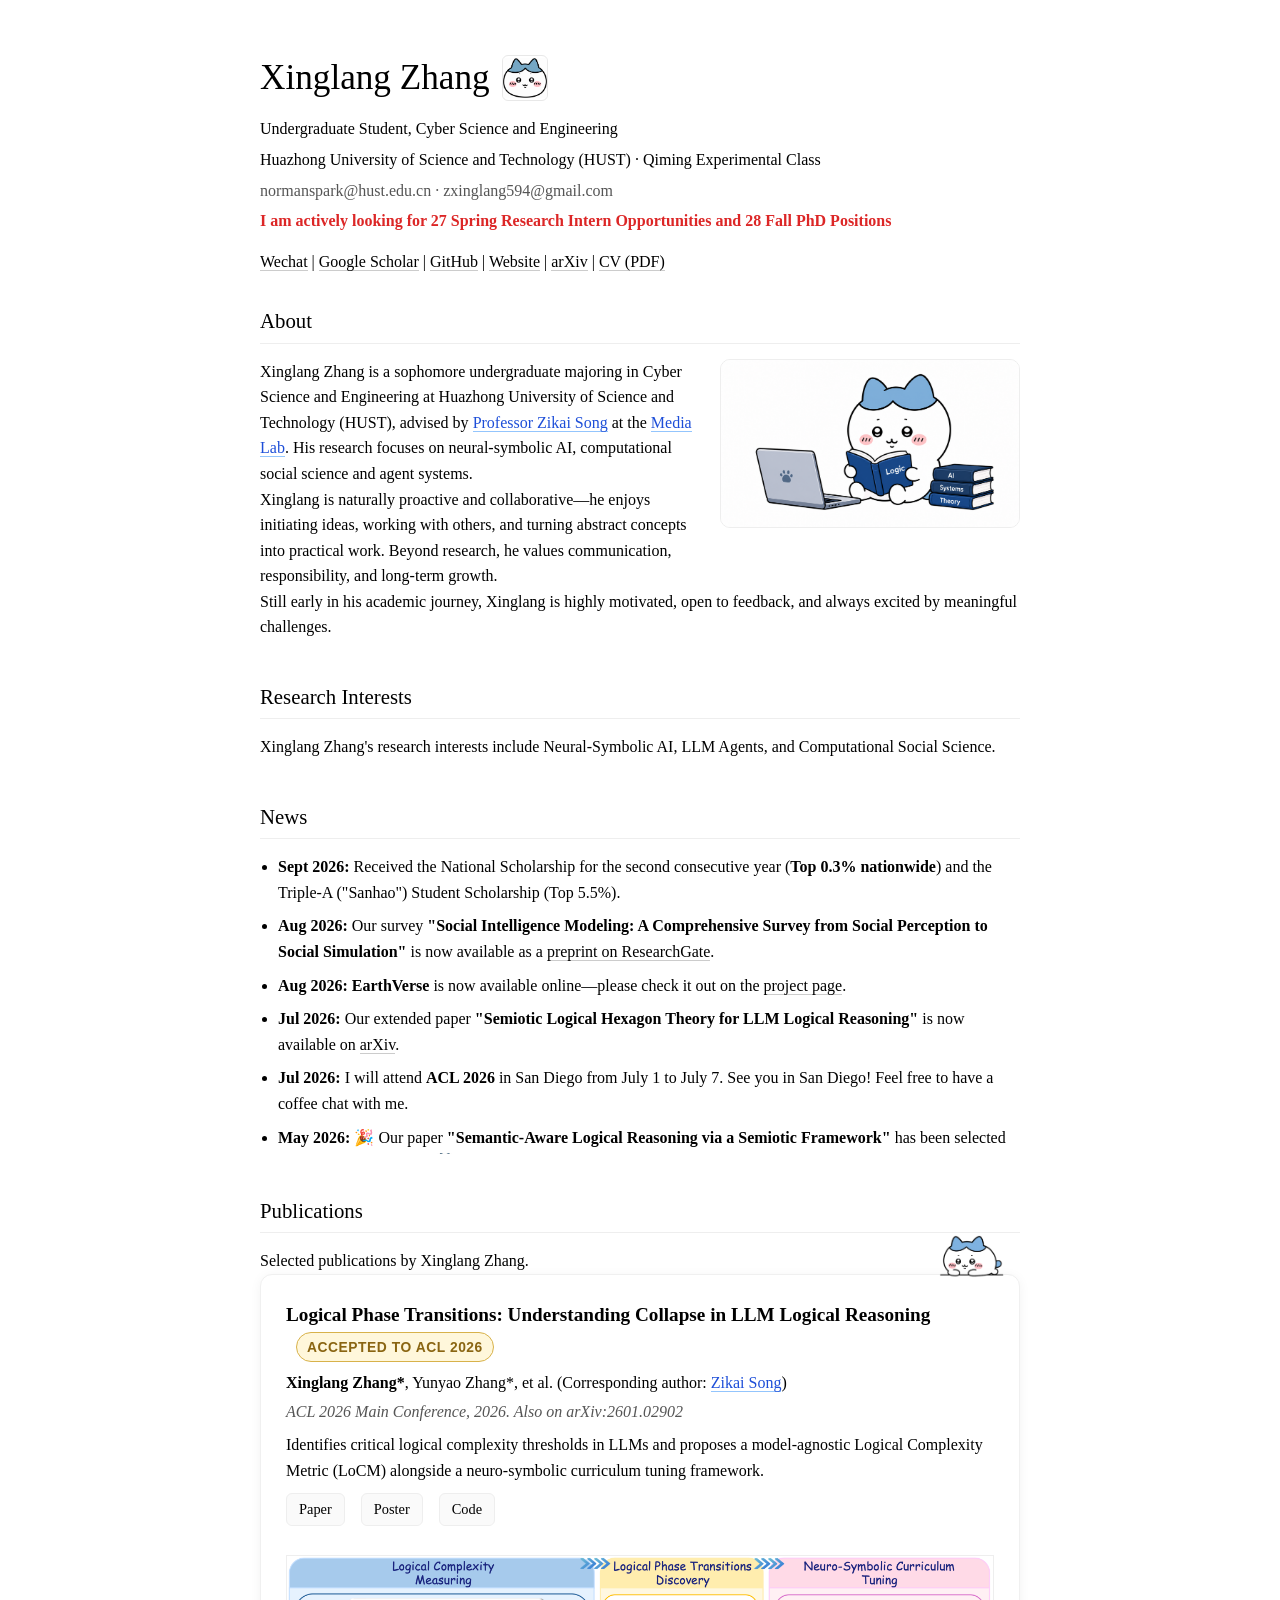
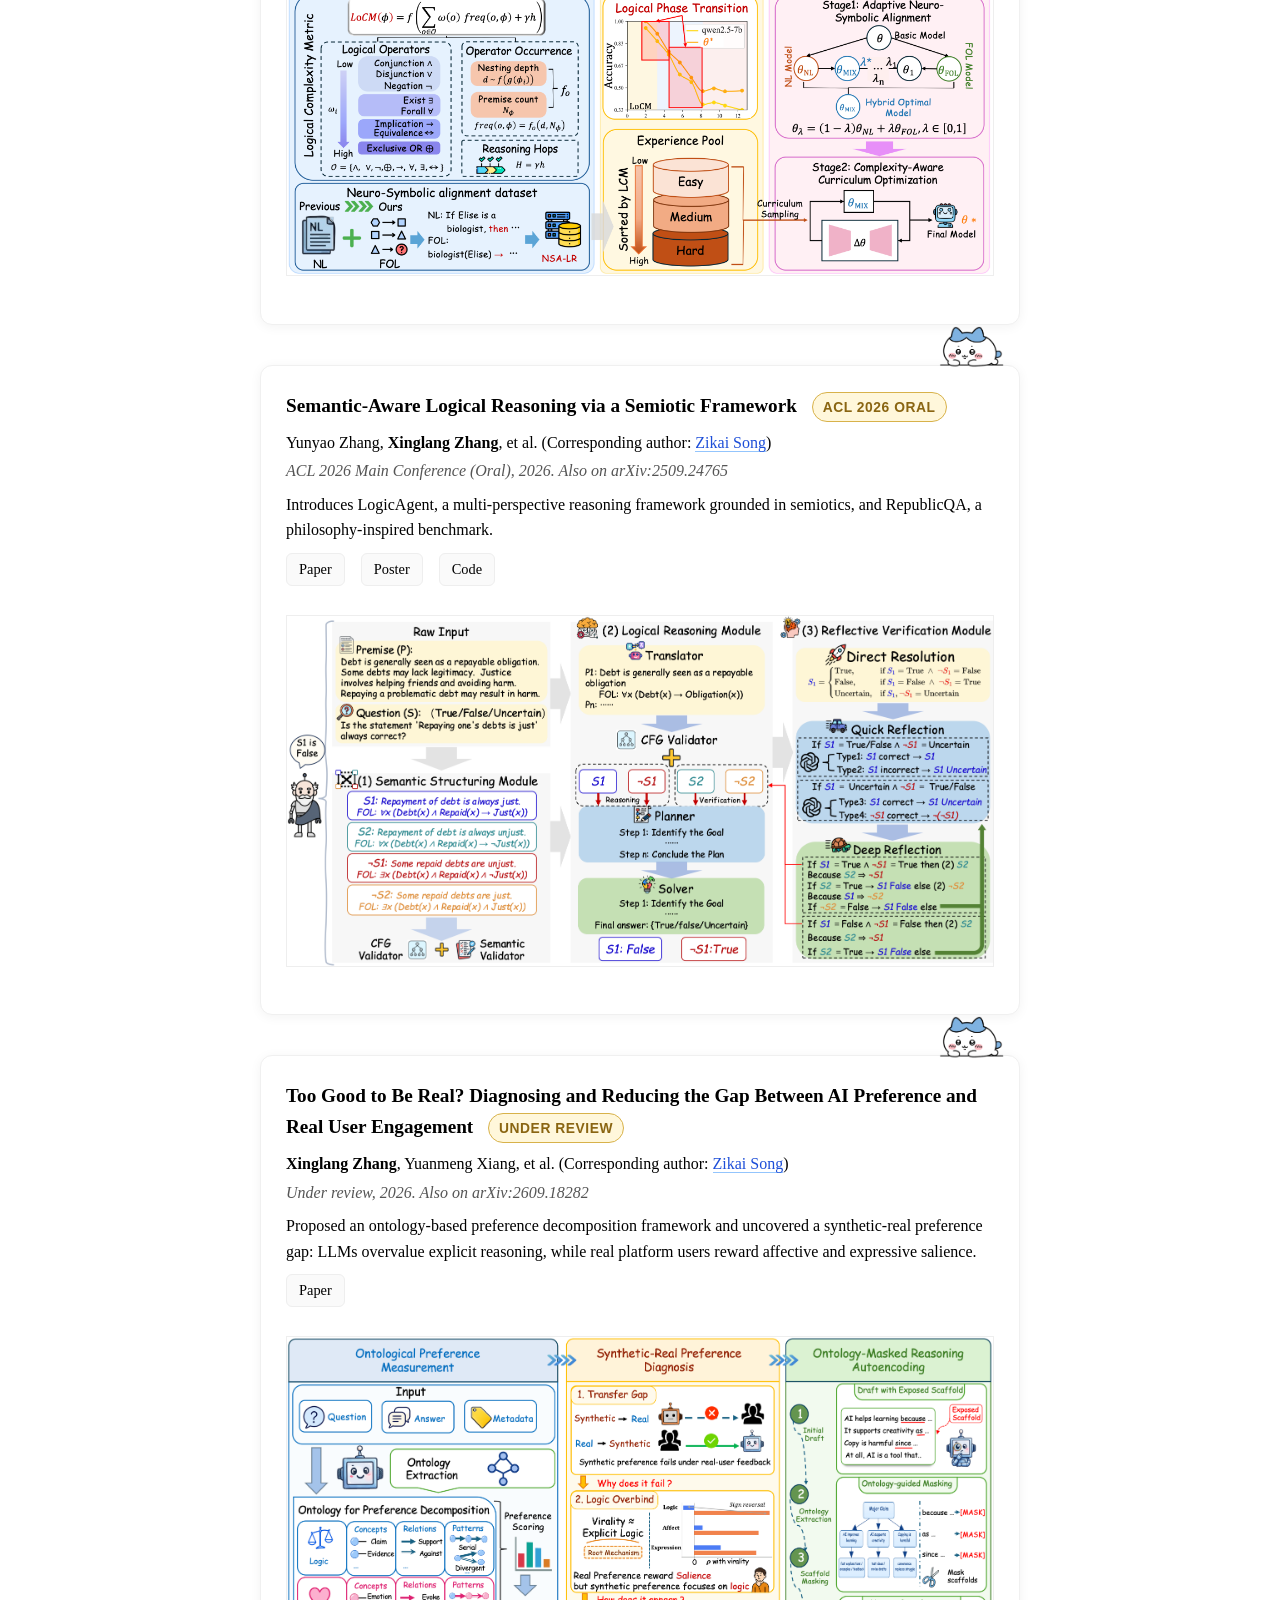
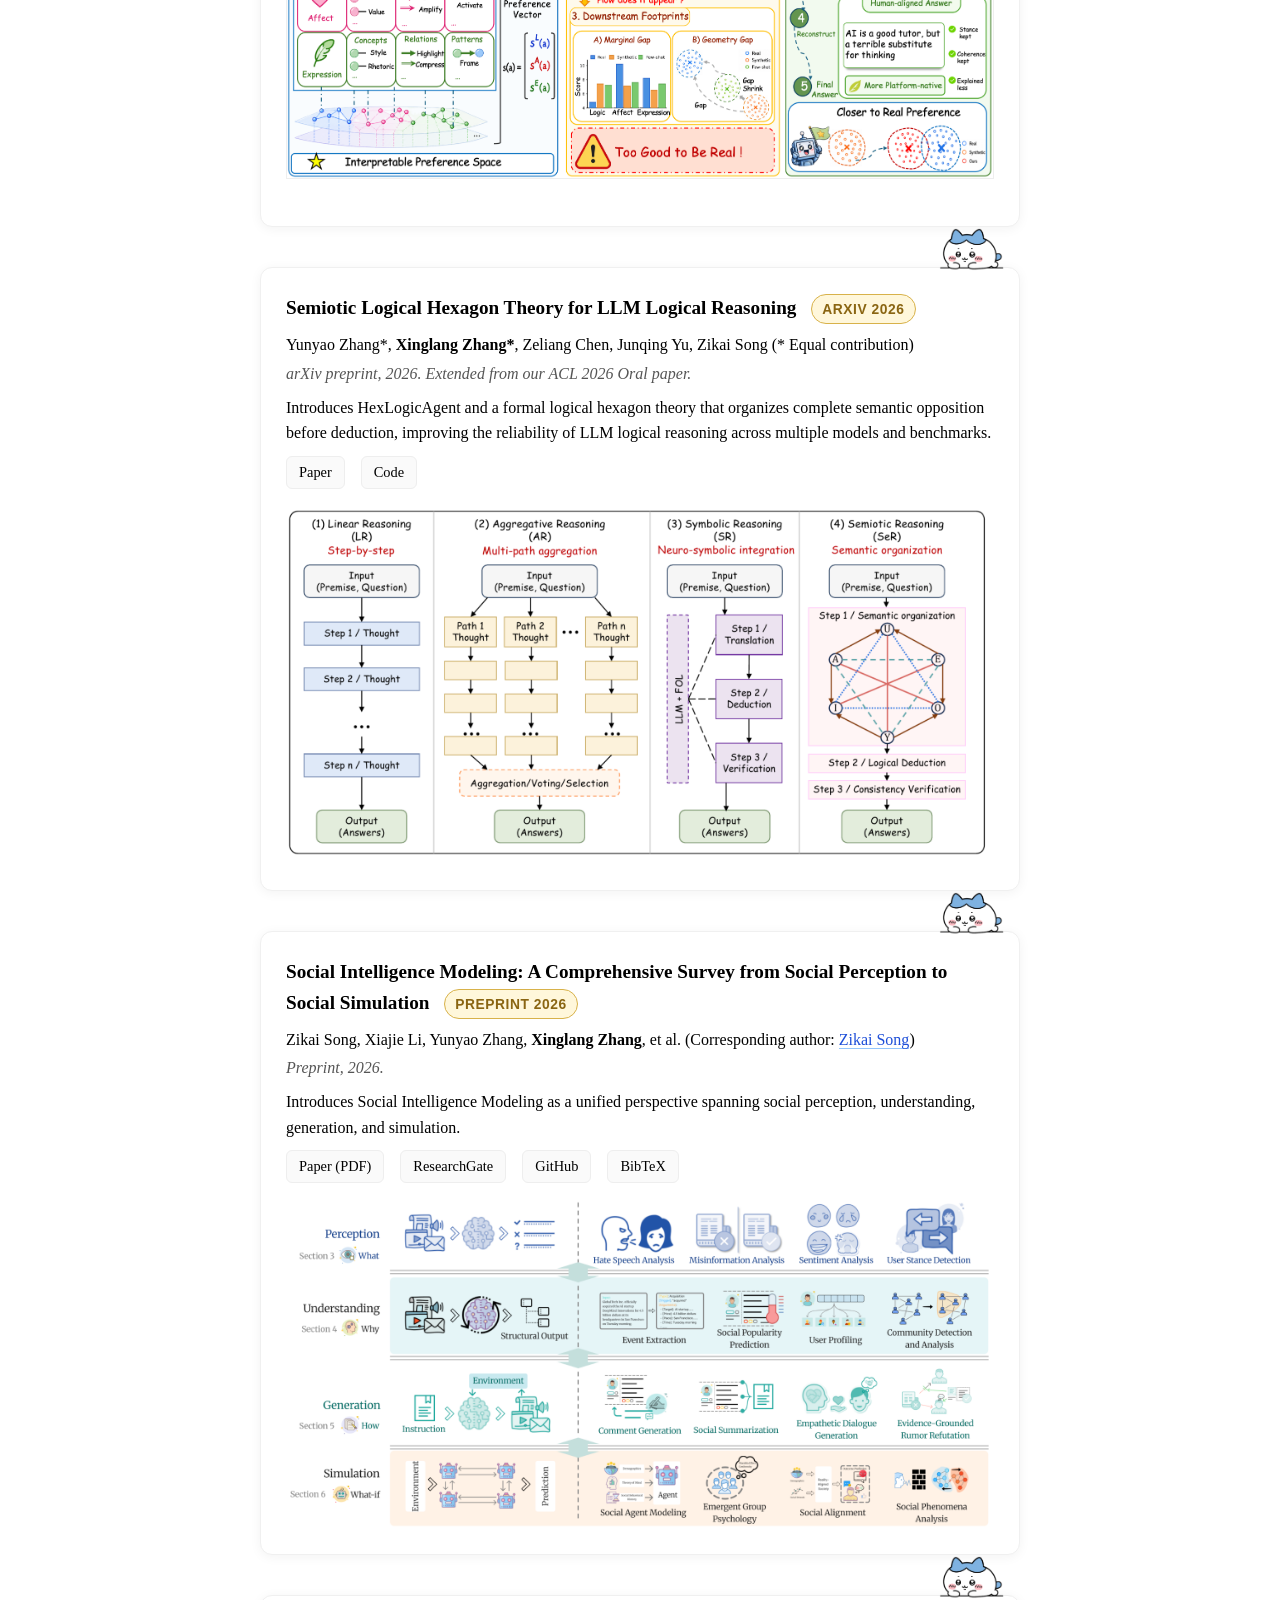
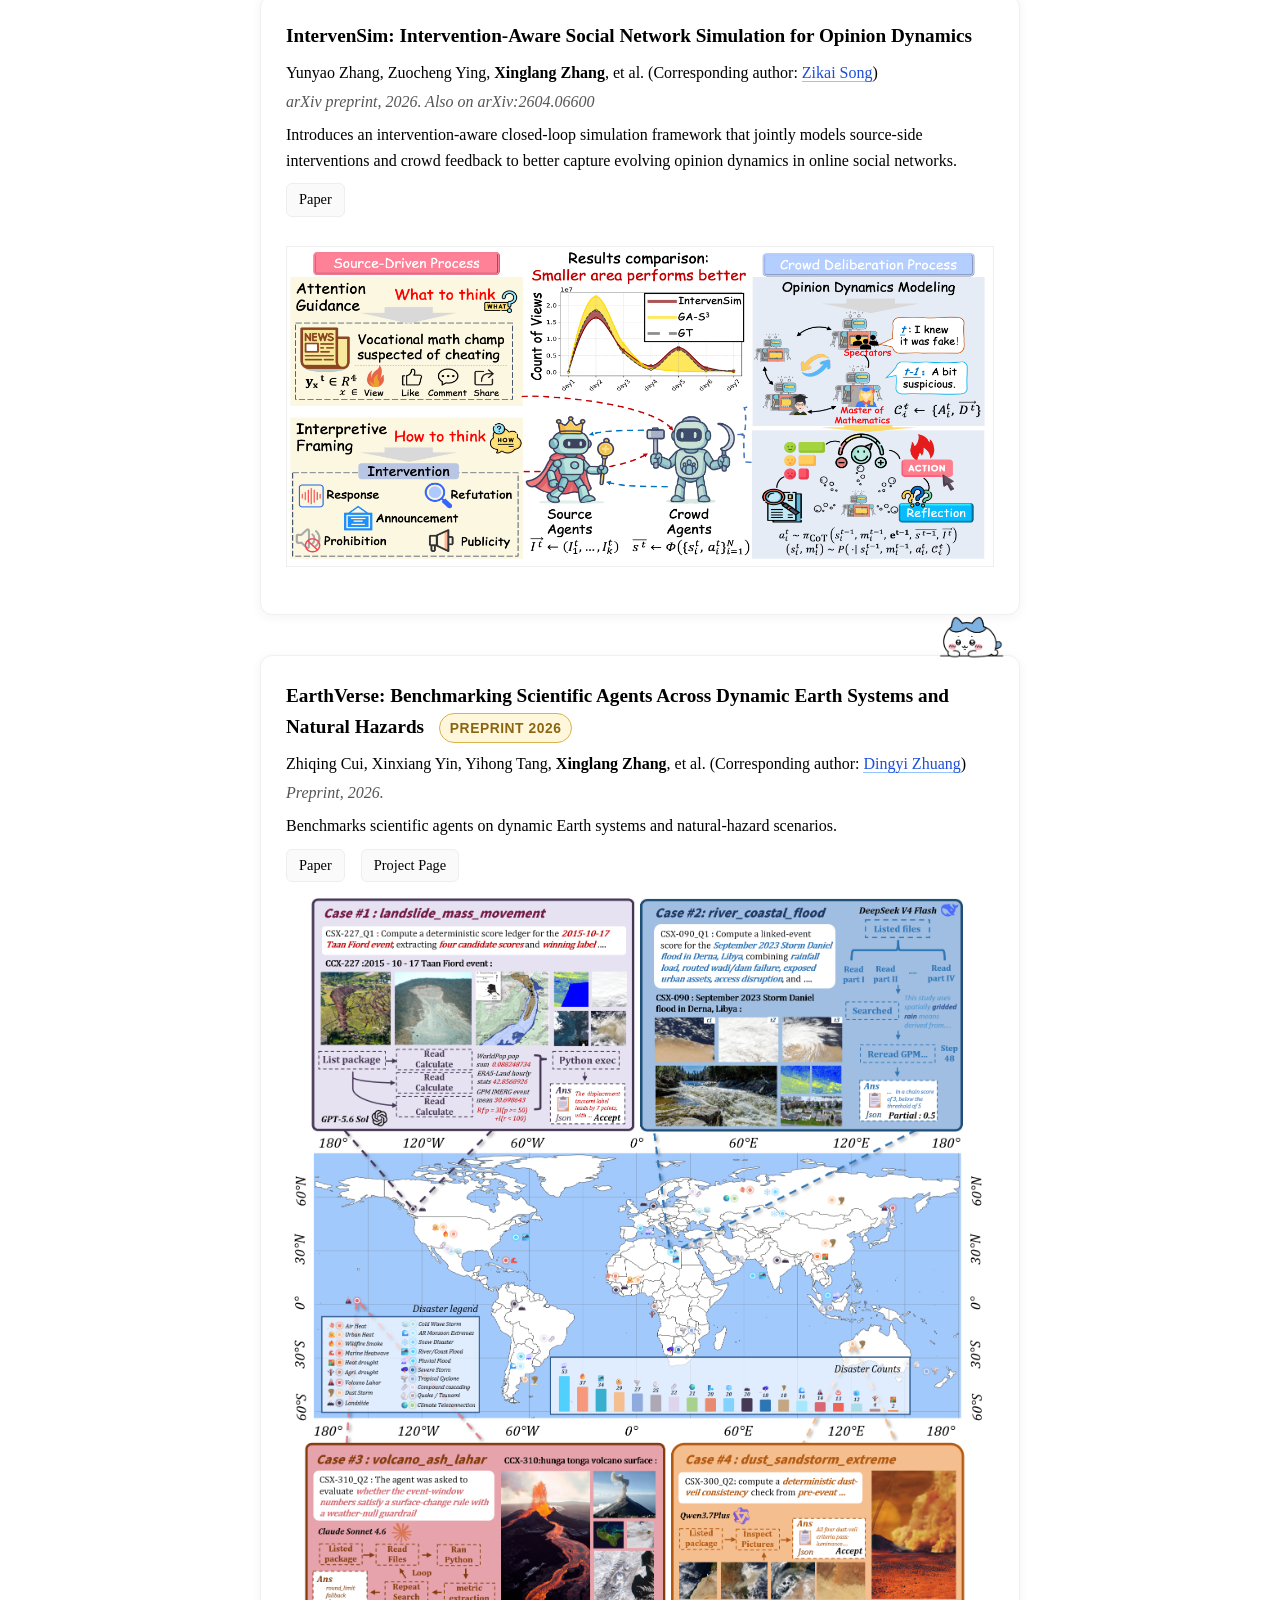
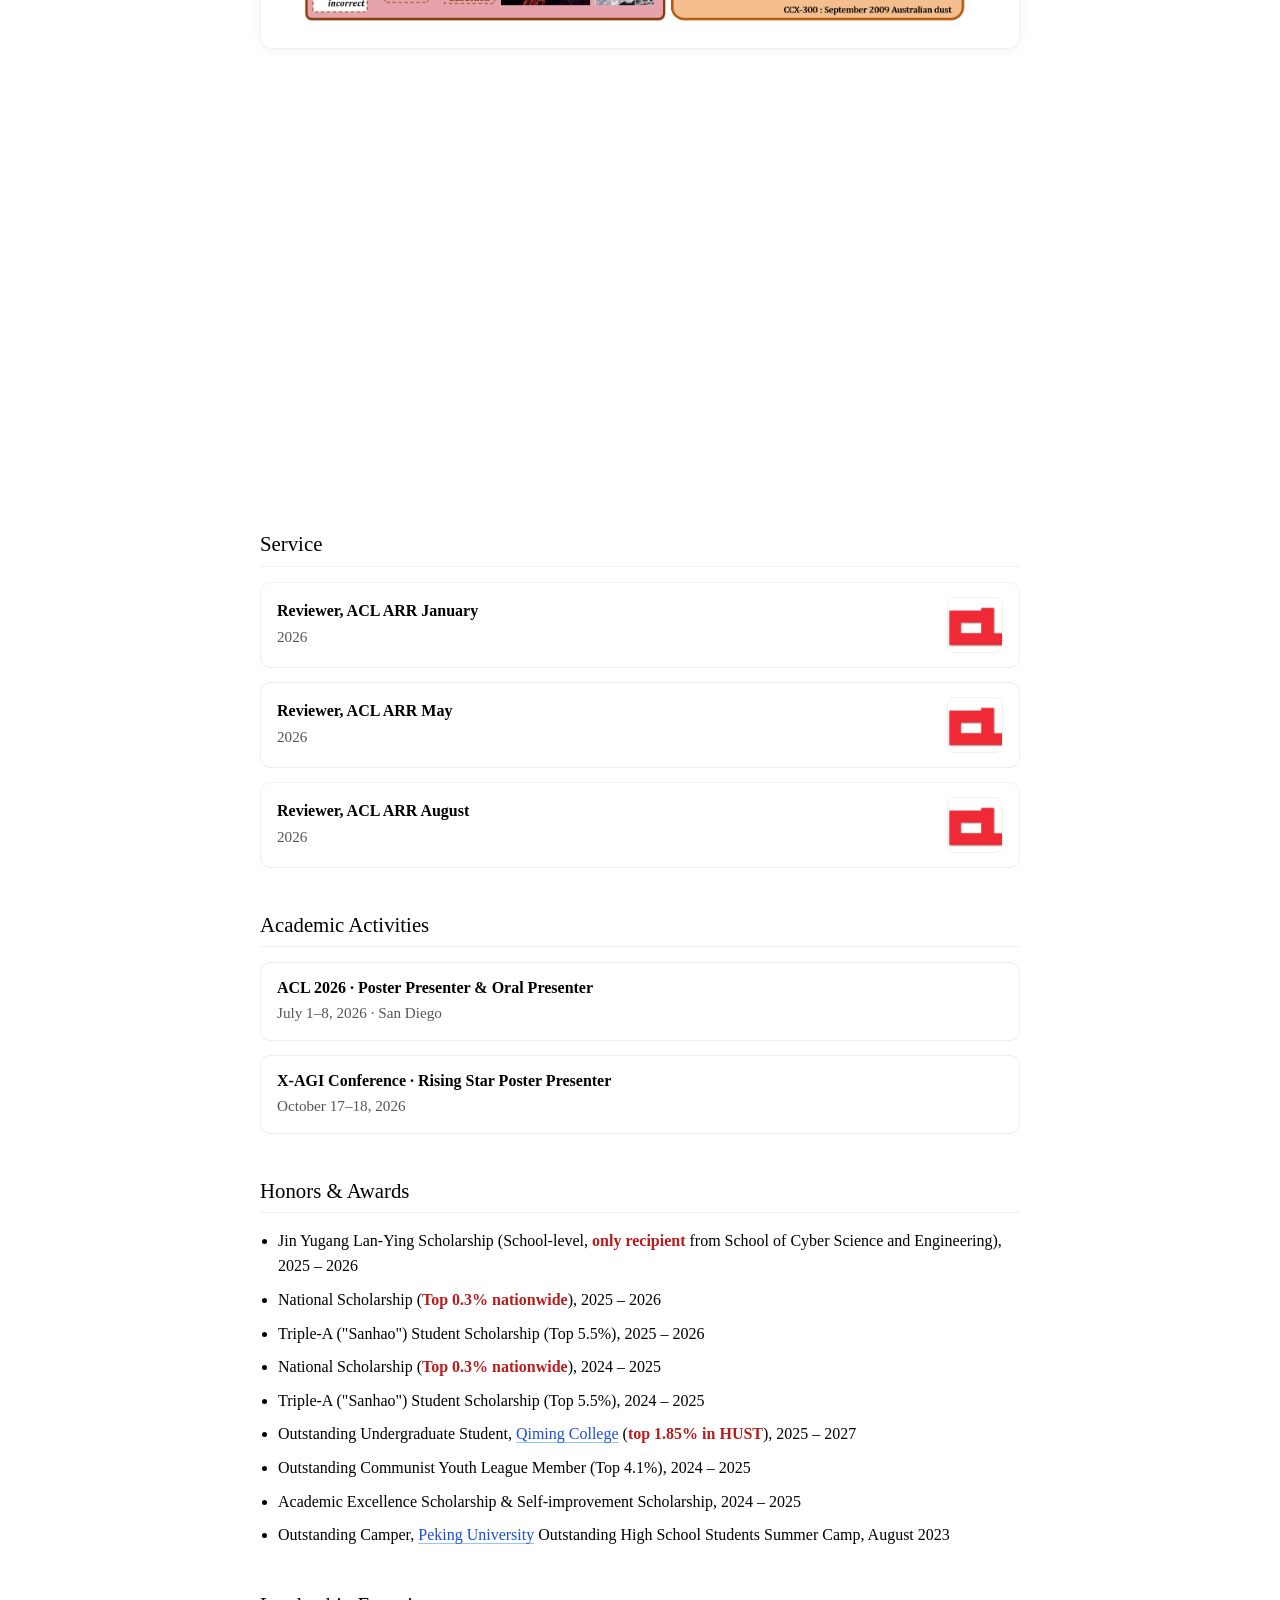
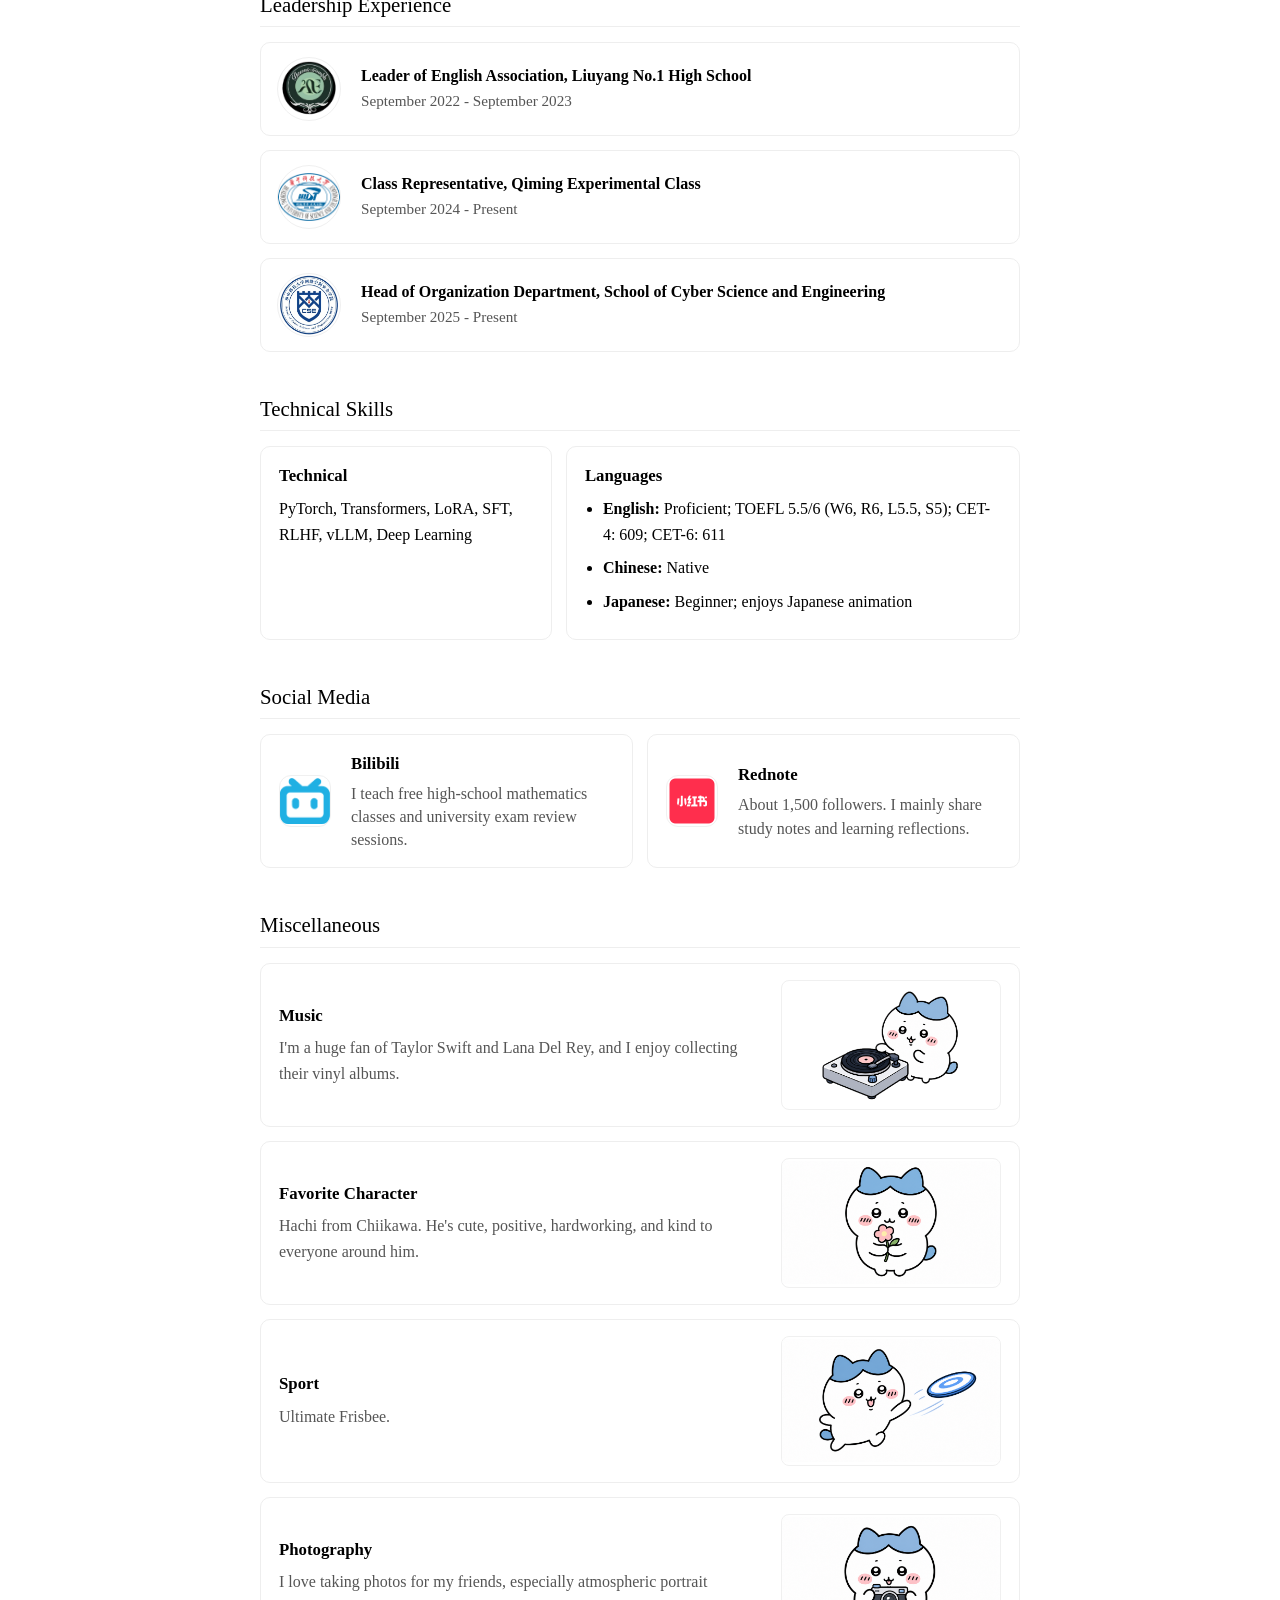
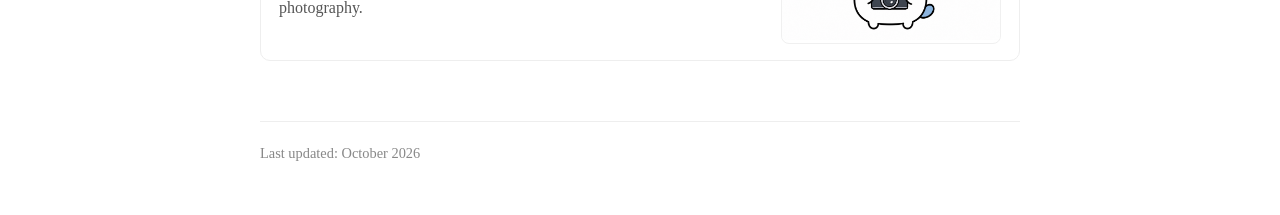
==== commit 57c0bcd4: "Remove TRACE publication from personal website" ====
--- a/index.html
+++ b/index.html
@@ -118,17 +118,6 @@
 
             <div class="publication">
                 <img src="assets/lying-on-box-removebg-preview.png" class="pub-mascot" alt="">
-                <p class="pub-title"><a href="https://drive.google.com/file/d/1_pGifgLGeNbYhm97wl-YnW84gn0-pHmm/view?usp=sharing">TRACE: Transfer-Aware Test-Time Training for Tool-Using LLMs</a> <span class="pub-badge">Conference Submission</span></p>
-                <p class="pub-authors"><strong>Xinglang Zhang</strong>, Cheng Qian</p>
-                <p class="pub-venue">ACL 2027 submission, under review.</p>
-                <p>Introduces a gold-free, dynamic curriculum for test-time training that selects self-generated tool-use experiences using target relevance, current-state transferability, and marginal complementarity. Across four benchmarks and four main models, TRACE improves Overall Exact accuracy by 13.10–24.42 percentage points over frozen models.</p>
-                <div class="pub-links">
-                    <a href="https://drive.google.com/file/d/1_pGifgLGeNbYhm97wl-YnW84gn0-pHmm/view?usp=sharing">Paper</a>
-                </div>
-            </div>
-
-            <div class="publication">
-                <img src="assets/lying-on-box-removebg-preview.png" class="pub-mascot" alt="">
                 <p class="pub-title"><a href="https://arxiv.org/abs/2609.18282">Too Good to Be Real? Diagnosing and Reducing the Gap Between AI Preference and Real User Engagement</a> <span class="pub-badge">Under Review</span></p>
                 <p class="pub-authors"><strong>Xinglang Zhang</strong>, Yuanmeng Xiang, et al. (Corresponding author: <a class="highlight-link" href="https://skyesong38.github.io/">Zikai Song</a>)</p>
                 <p class="pub-venue">Under review, 2026. Also on arXiv:2609.18282</p>
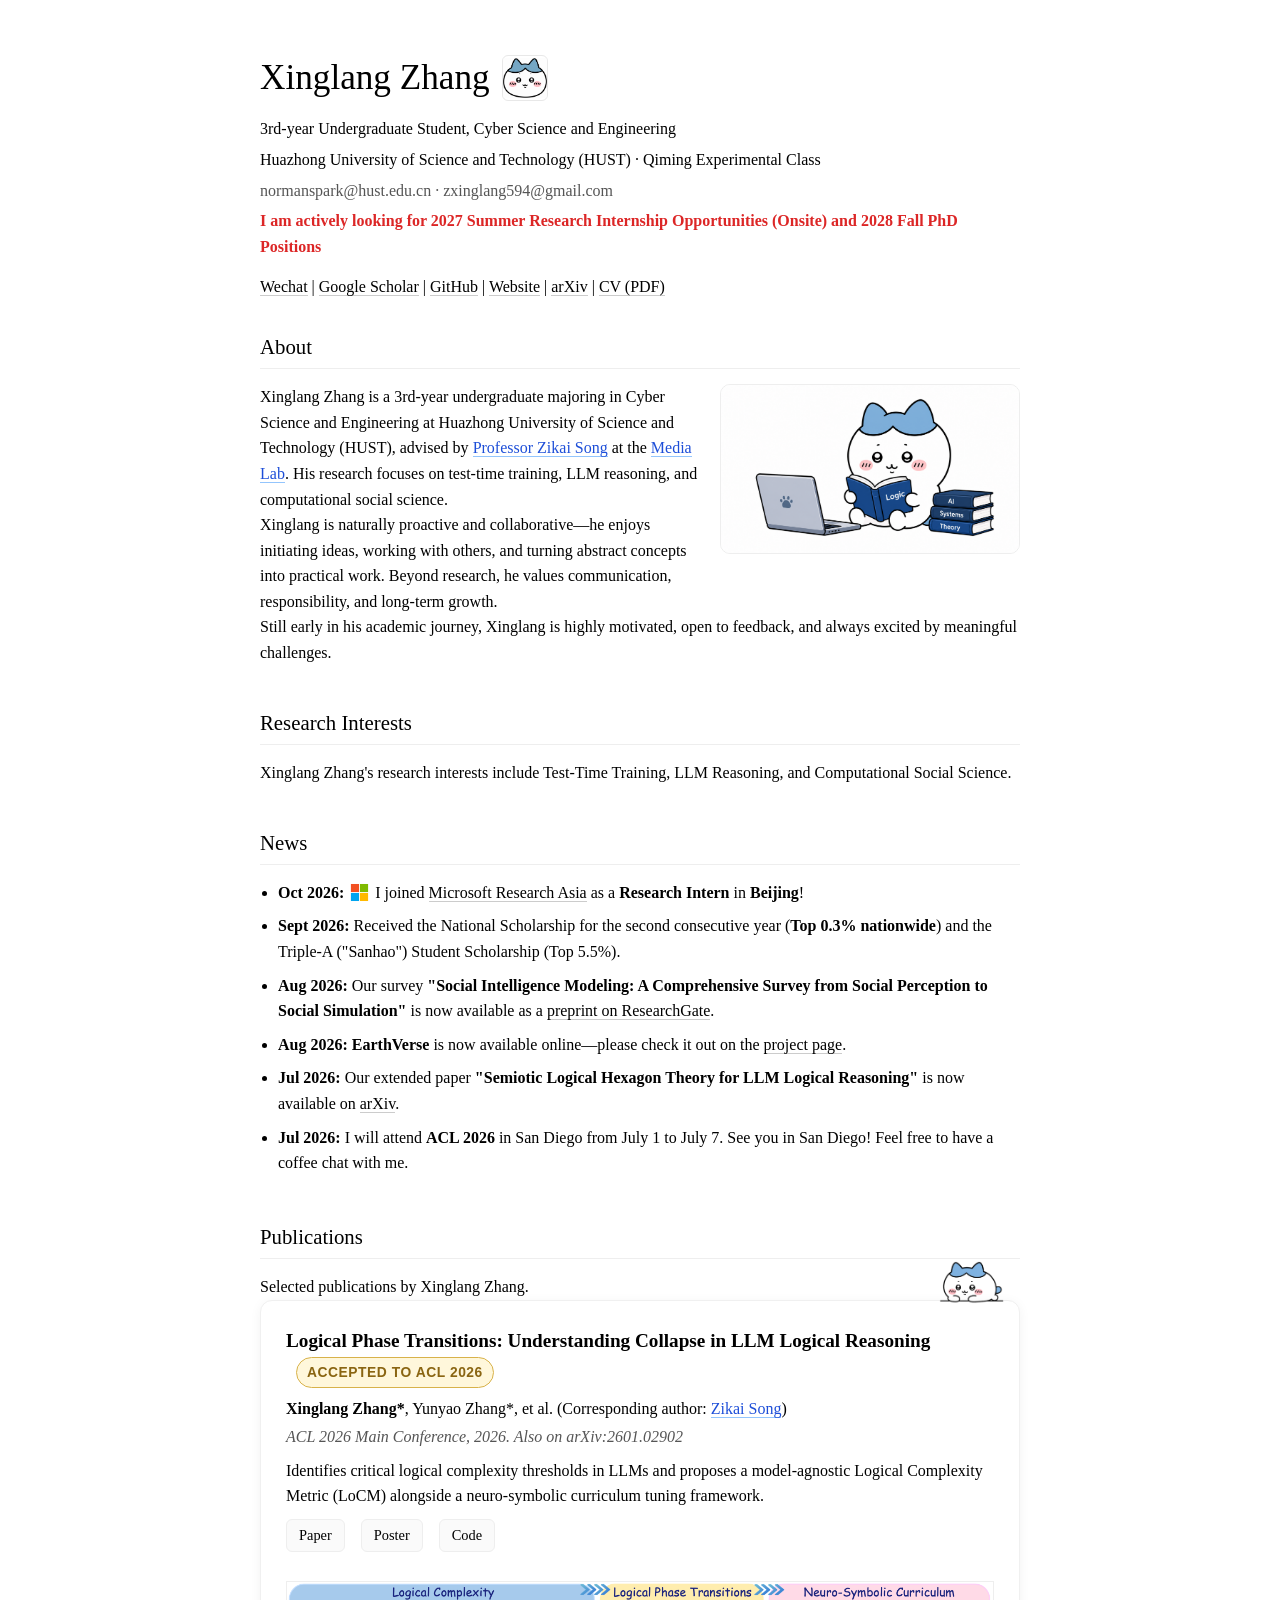
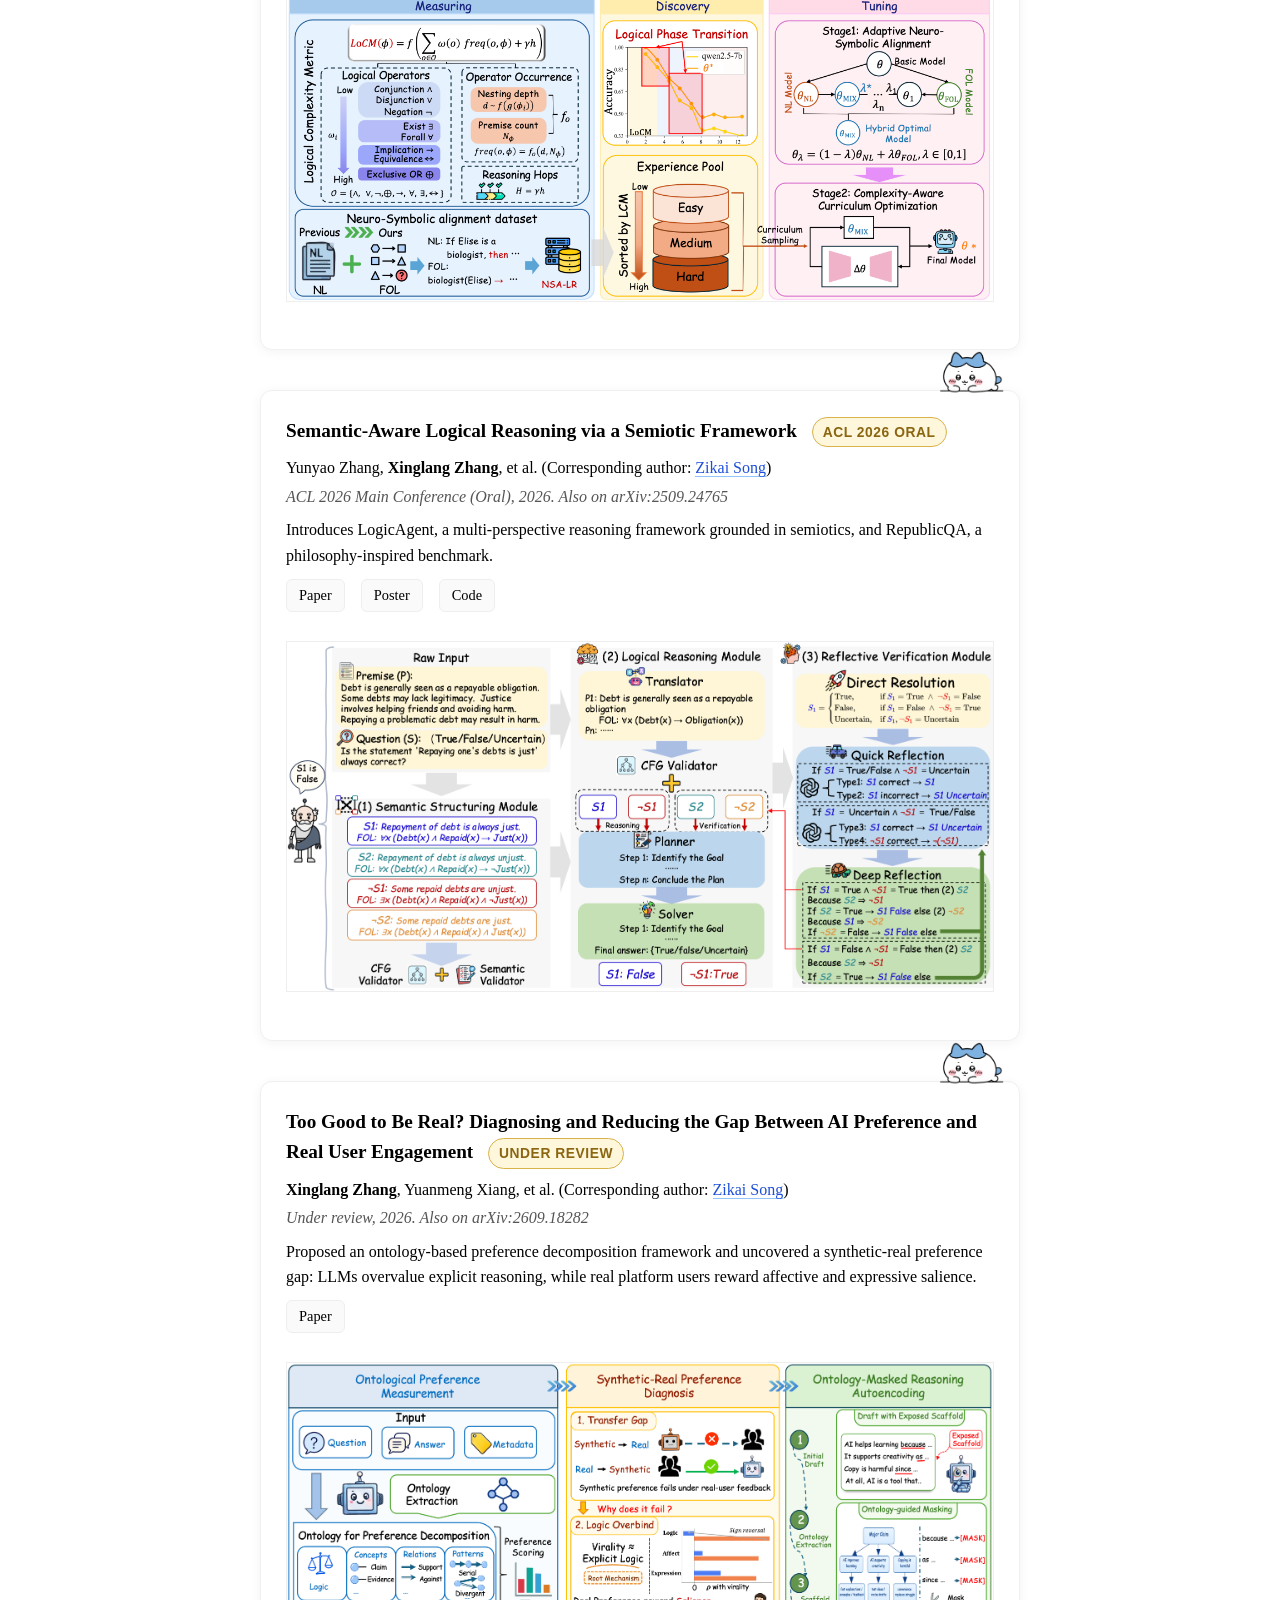
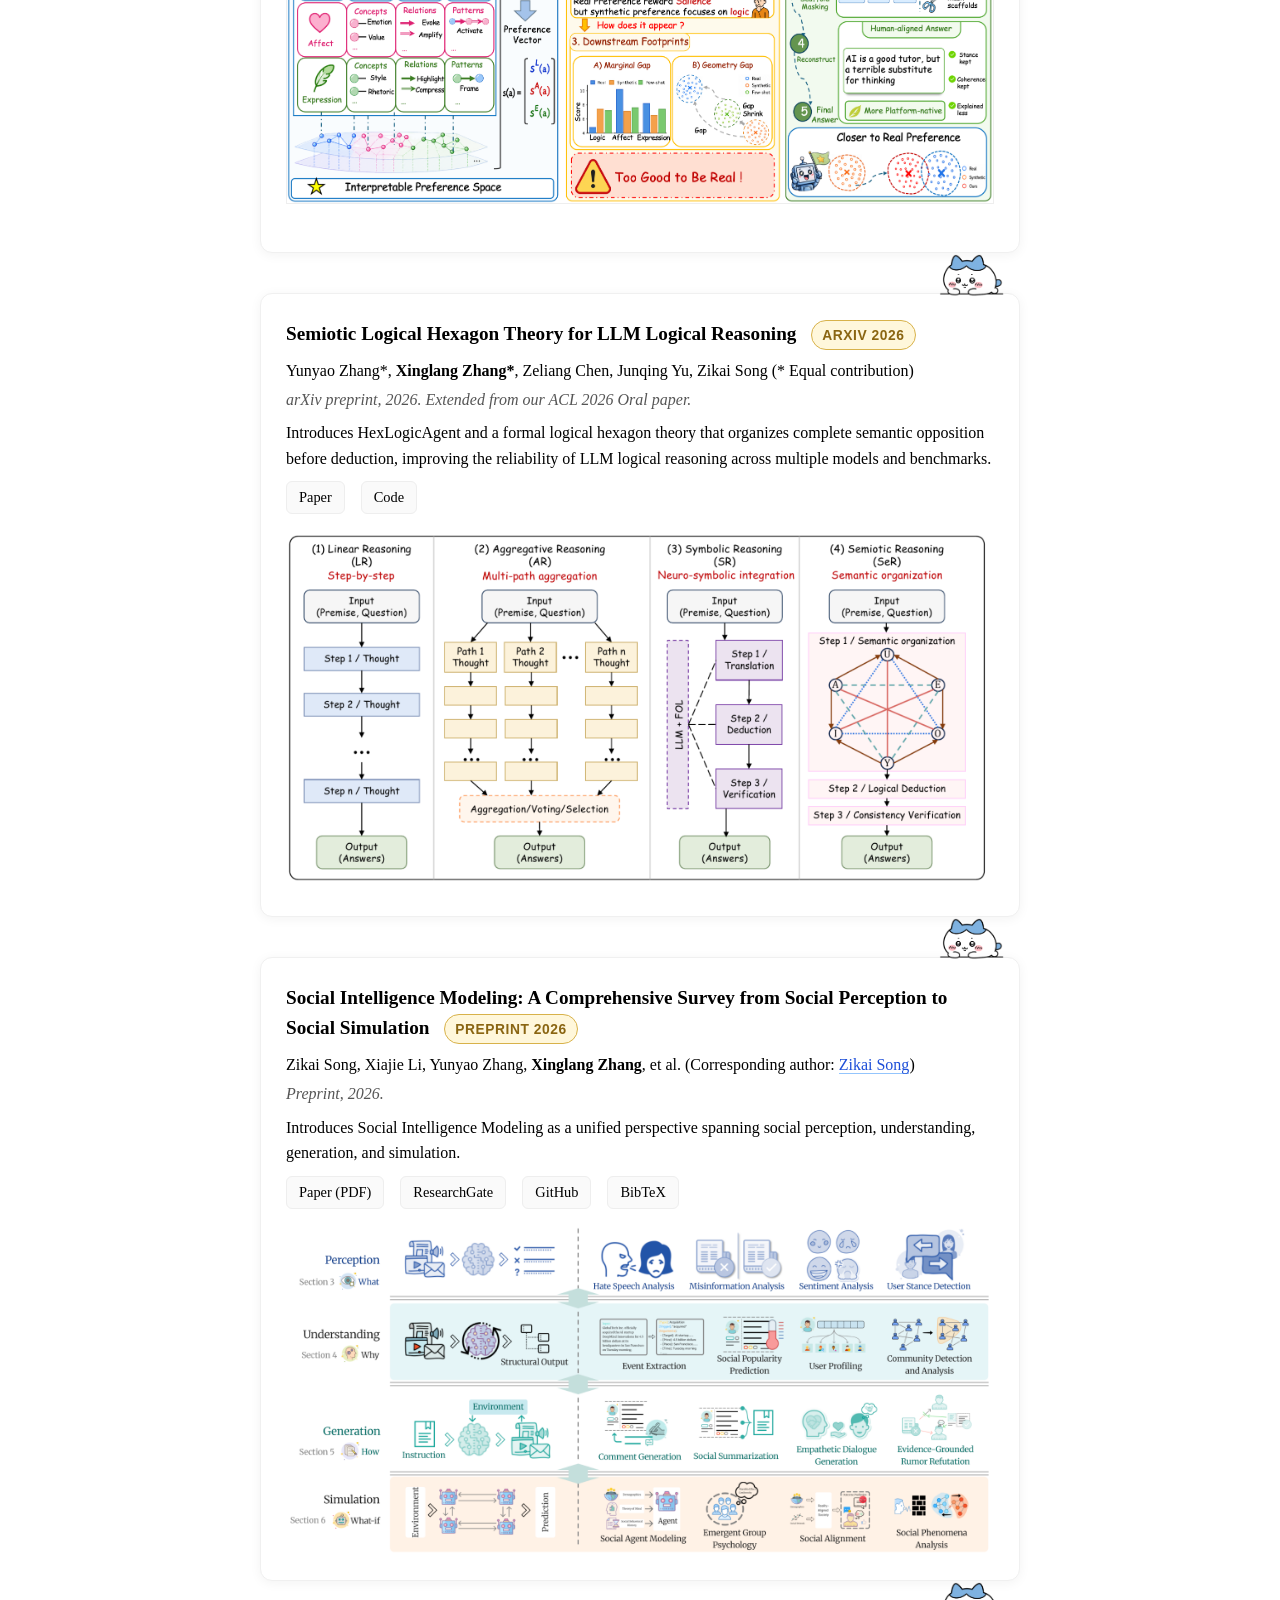
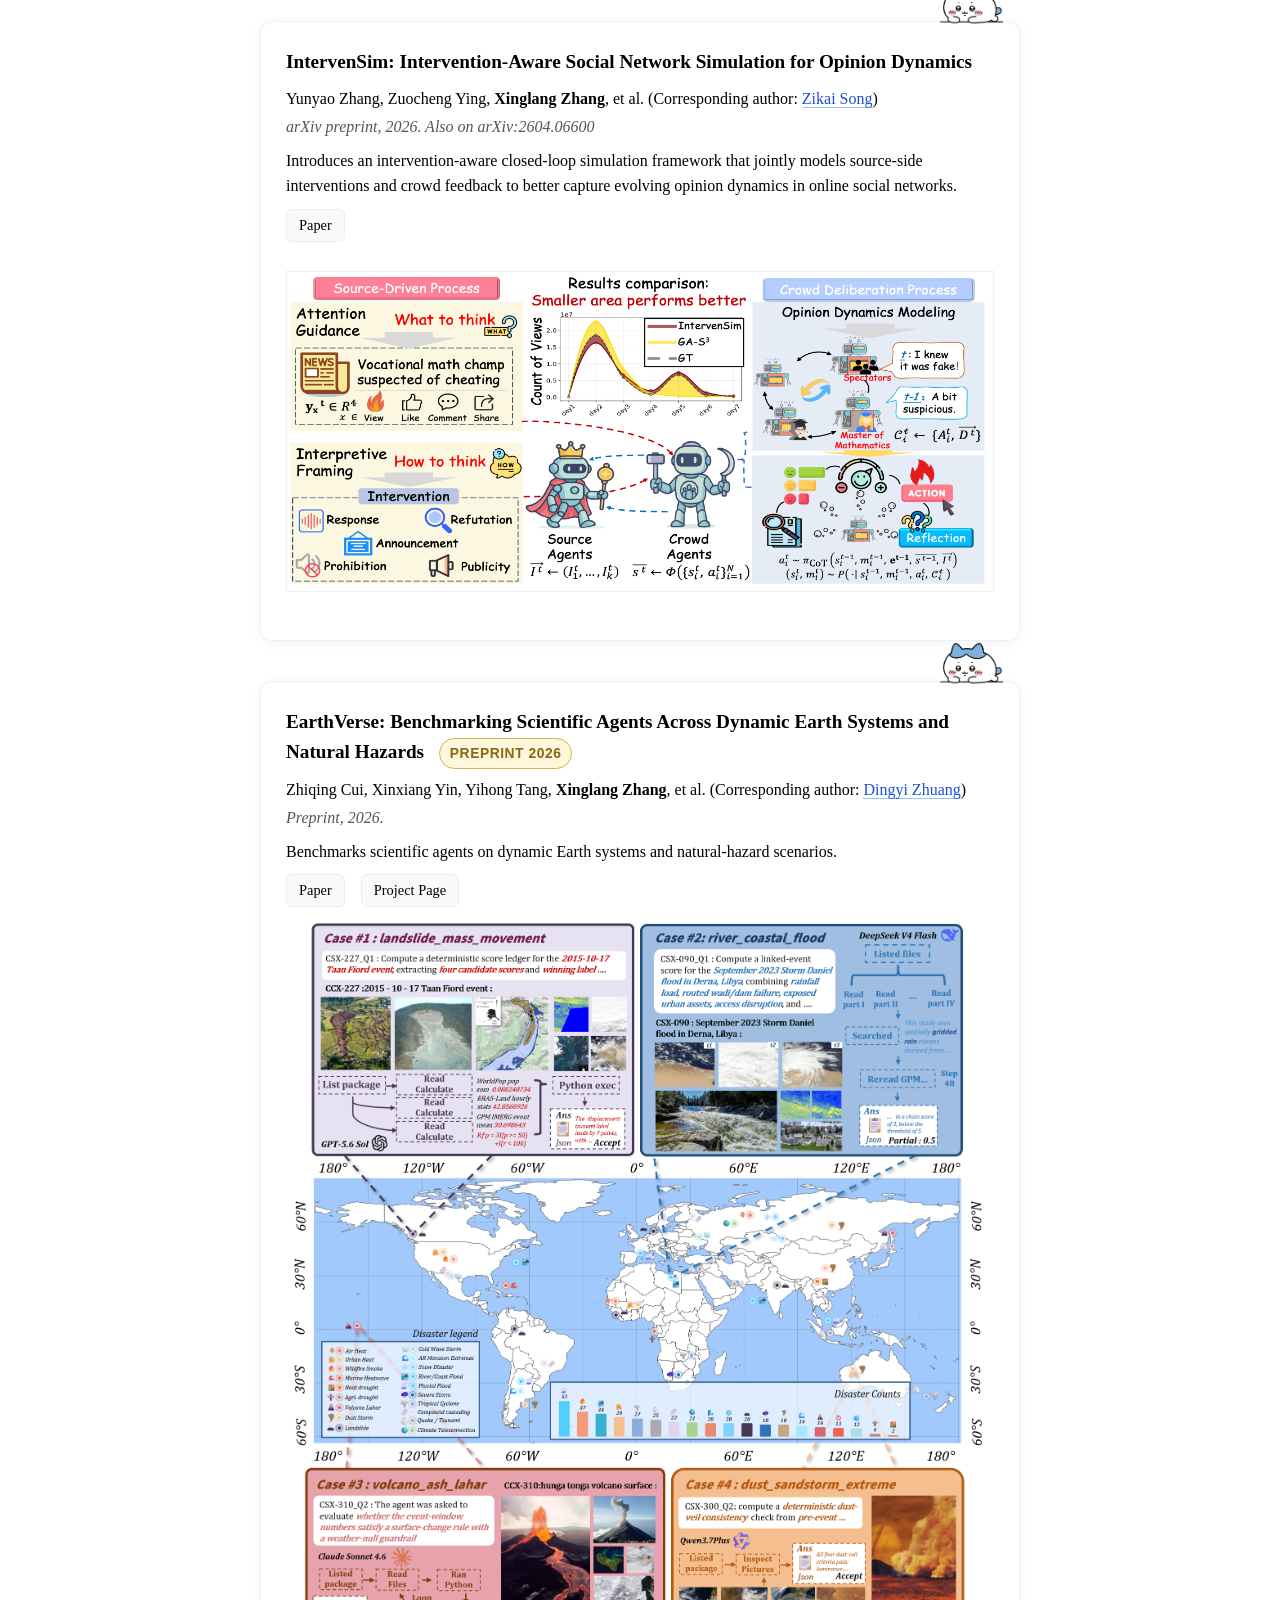
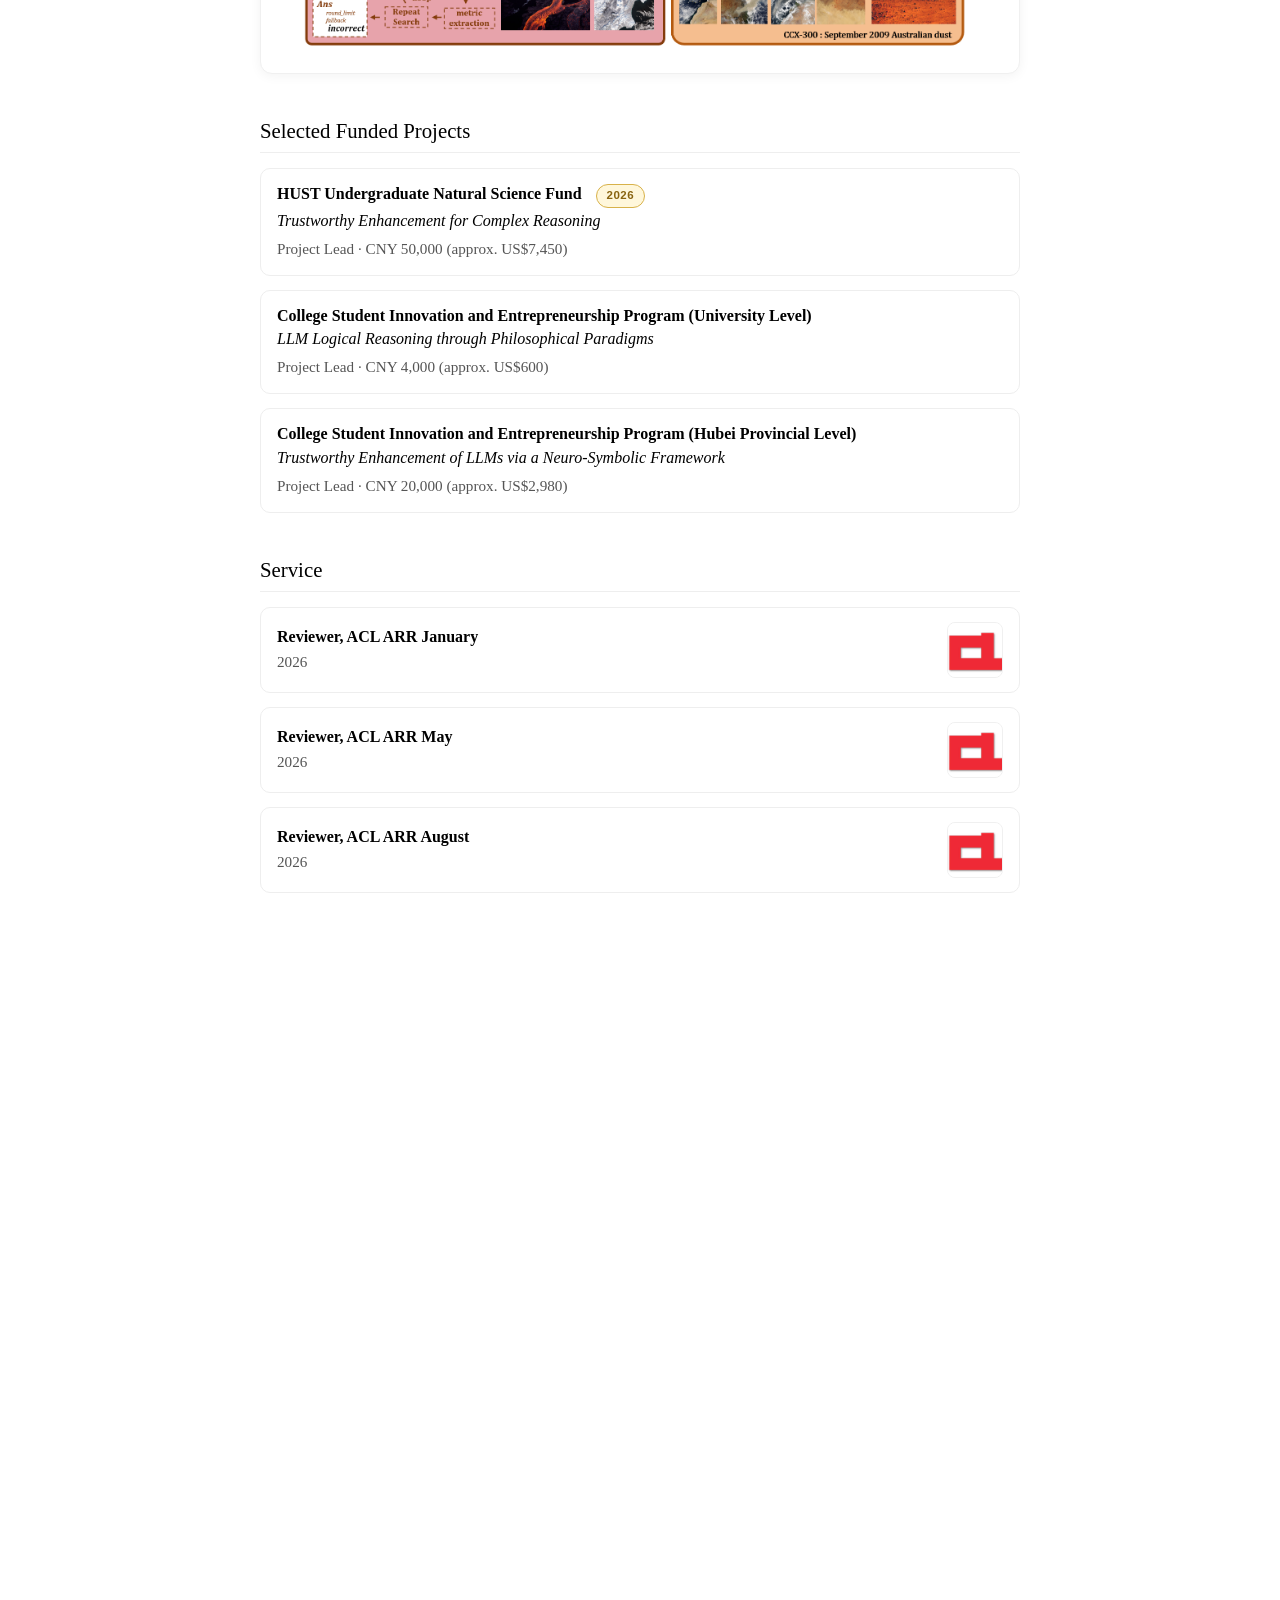
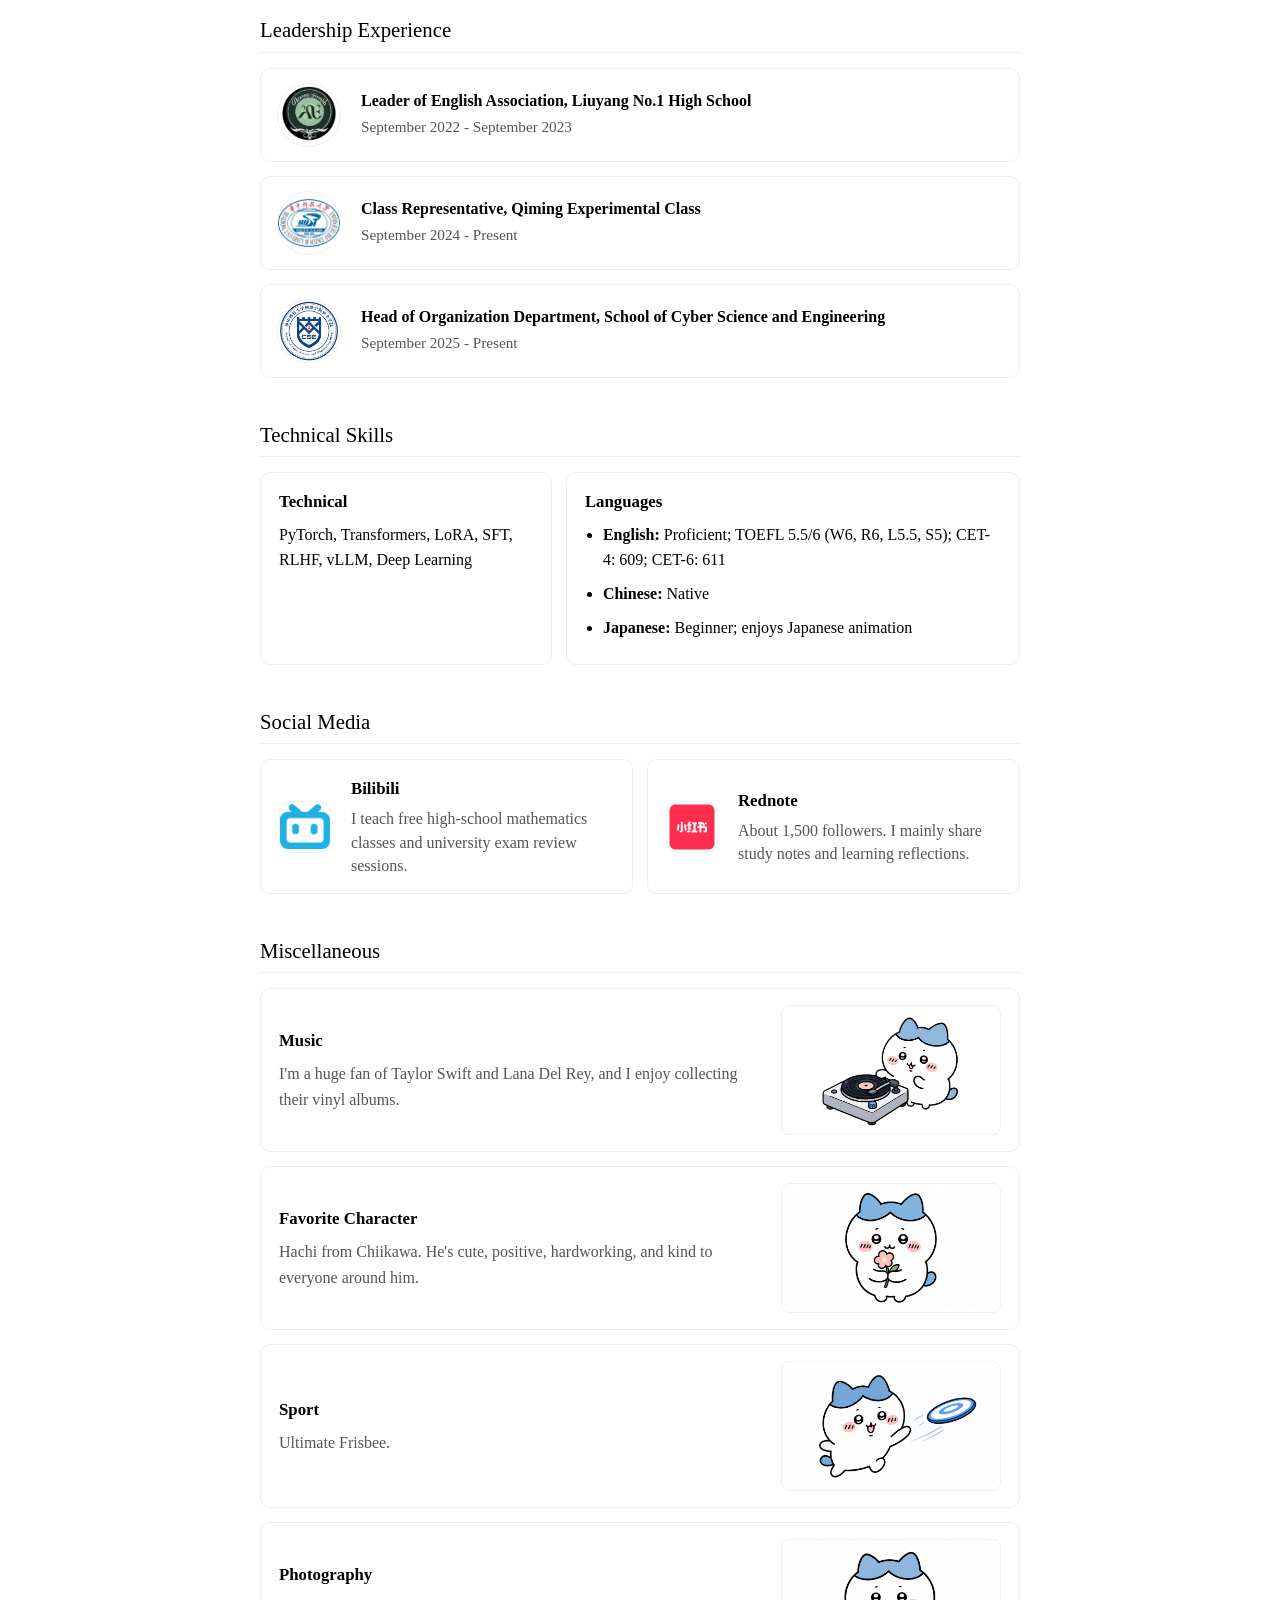
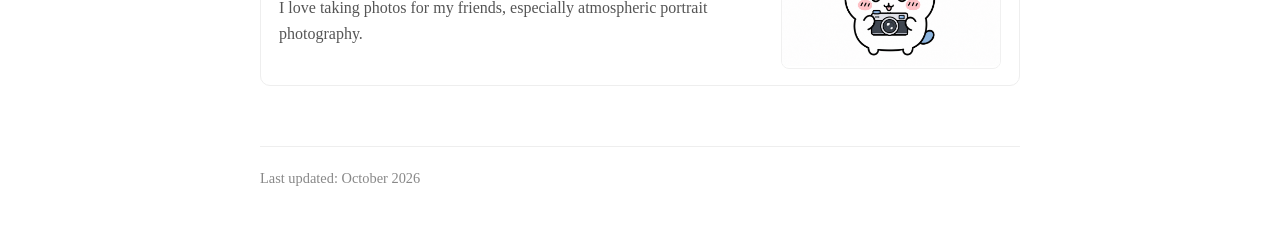
==== commit 9c12fb2d: "Update research profile, CV, and MSRA internship news" ====
--- a/index.html
+++ b/index.html
@@ -4,7 +4,7 @@
     <meta charset="UTF-8">
     <meta name="viewport" content="width=device-width, initial-scale=1.0">
     <title>Xinglang Zhang | Undergraduate Researcher in AI Reasoning, HUST</title>
-    <meta name="description" content="Xinglang Zhang is an undergraduate researcher at Huazhong University of Science and Technology, working on neural-symbolic reasoning, LLM logical reasoning, and AI safety.">
+    <meta name="description" content="Xinglang Zhang is a 3rd-year undergraduate researcher at Huazhong University of Science and Technology, working on test-time training, LLM reasoning, and computational social science.">
     <link rel="stylesheet" href="style.css">
     <script type="application/ld+json">
     {
@@ -19,9 +19,8 @@
       },
       "jobTitle": "Undergraduate Researcher",
       "knowsAbout": [
-        "Neural-Symbolic AI",
-        "LLM Logical Reasoning",
-        "AI Reasoning",
+        "Test-Time Training",
+        "LLM Reasoning",
         "Computational Social Science"
       ],
       "sameAs": [
@@ -36,10 +35,10 @@
     <div class="container">
         <header>
             <h1>Xinglang Zhang <img class="name-mascot" src="assets/hachi-head.png" alt="Xinglang Zhang"></h1>
-            <p>Undergraduate Student, Cyber Science and Engineering</p>
+            <p>3rd-year Undergraduate Student, Cyber Science and Engineering</p>
             <p>Huazhong University of Science and Technology (HUST) · Qiming Experimental Class</p>
             <p class="email-line">normanspark@hust.edu.cn · zxinglang594@gmail.com</p>
-            <p class="seeking-notice">I am actively looking for 27 Spring Research Intern Opportunities and 28 Fall PhD Positions</p>
+            <p class="seeking-notice">I am actively looking for 2027 Summer Research Internship Opportunities (Onsite) and 2028 Fall PhD Positions</p>
             <div class="contact-links">
                 <a href="assets/wechat_card.jpg">Wechat</a> |
                 <a href="https://scholar.google.com/citations?user=pgbcCnkAAAAJ&hl=en">Google Scholar</a> |
@@ -53,20 +52,21 @@
         <section class="about-section">
             <h2>About</h2>
             <img class="about-sticker" src="assets/hachi-reading.png" alt="">
-            <p>Xinglang Zhang is a sophomore undergraduate majoring in Cyber Science and Engineering at Huazhong University of Science and Technology (HUST), advised by <a class="highlight-link" href="https://skyesong38.github.io/">Professor Zikai Song</a> at the <a class="highlight-link" href="http://media.hust.edu.cn/index.htm">Media Lab</a>. His research focuses on neural-symbolic AI, computational social science and agent systems.</p>
+            <p>Xinglang Zhang is a 3rd-year undergraduate majoring in Cyber Science and Engineering at Huazhong University of Science and Technology (HUST), advised by <a class="highlight-link" href="https://skyesong38.github.io/">Professor Zikai Song</a> at the <a class="highlight-link" href="http://media.hust.edu.cn/index.htm">Media Lab</a>. His research focuses on test-time training, LLM reasoning, and computational social science.</p>
             <p>Xinglang is naturally proactive and collaborative—he enjoys initiating ideas, working with others, and turning abstract concepts into practical work. Beyond research, he values communication, responsibility, and long-term growth.</p>
             <p>Still early in his academic journey, Xinglang is highly motivated, open to feedback, and always excited by meaningful challenges.</p>
         </section>
 
         <section>
             <h2>Research Interests</h2>
-            <p>Xinglang Zhang's research interests include Neural-Symbolic AI, LLM Agents, and Computational Social Science.</p>
+            <p>Xinglang Zhang's research interests include Test-Time Training, LLM Reasoning, and Computational Social Science.</p>
         </section>
 
         <section>
             <h2>News</h2>
             <div class="news-scroll">
             <ul>
+                <li><strong>Oct 2026:</strong> <img src="assets/microsoft-icon.svg" class="inline-emoji" alt="" width="19" height="19"> I joined <a href="https://www.microsoft.com/en-us/research/lab/microsoft-research-asia/">Microsoft Research Asia</a> as a <strong>Research Intern</strong> in <strong>Beijing</strong>!</li>
                 <li><strong>Sept 2026:</strong> Received the National Scholarship for the second consecutive year (<strong>Top 0.3% nationwide</strong>) and the Triple-A ("Sanhao") Student Scholarship (Top 5.5%).</li>
                 <li><strong>Aug 2026:</strong> Our survey <strong>"Social Intelligence Modeling: A Comprehensive Survey from Social Perception to Social Simulation"</strong> is now available as a <a href="https://www.researchgate.net/publication/411123257_Social_Intelligence_Modeling_A_Comprehensive_Survey_from_Social_Perception_to_Social_Simulation">preprint on ResearchGate</a>.</li>
                 <li><strong>Aug 2026:</strong> <strong>EarthVerse</strong> is now available online—please check it out on the <a href="https://cuizhiq.github.io/EarthVerse/">project page</a>.</li>
